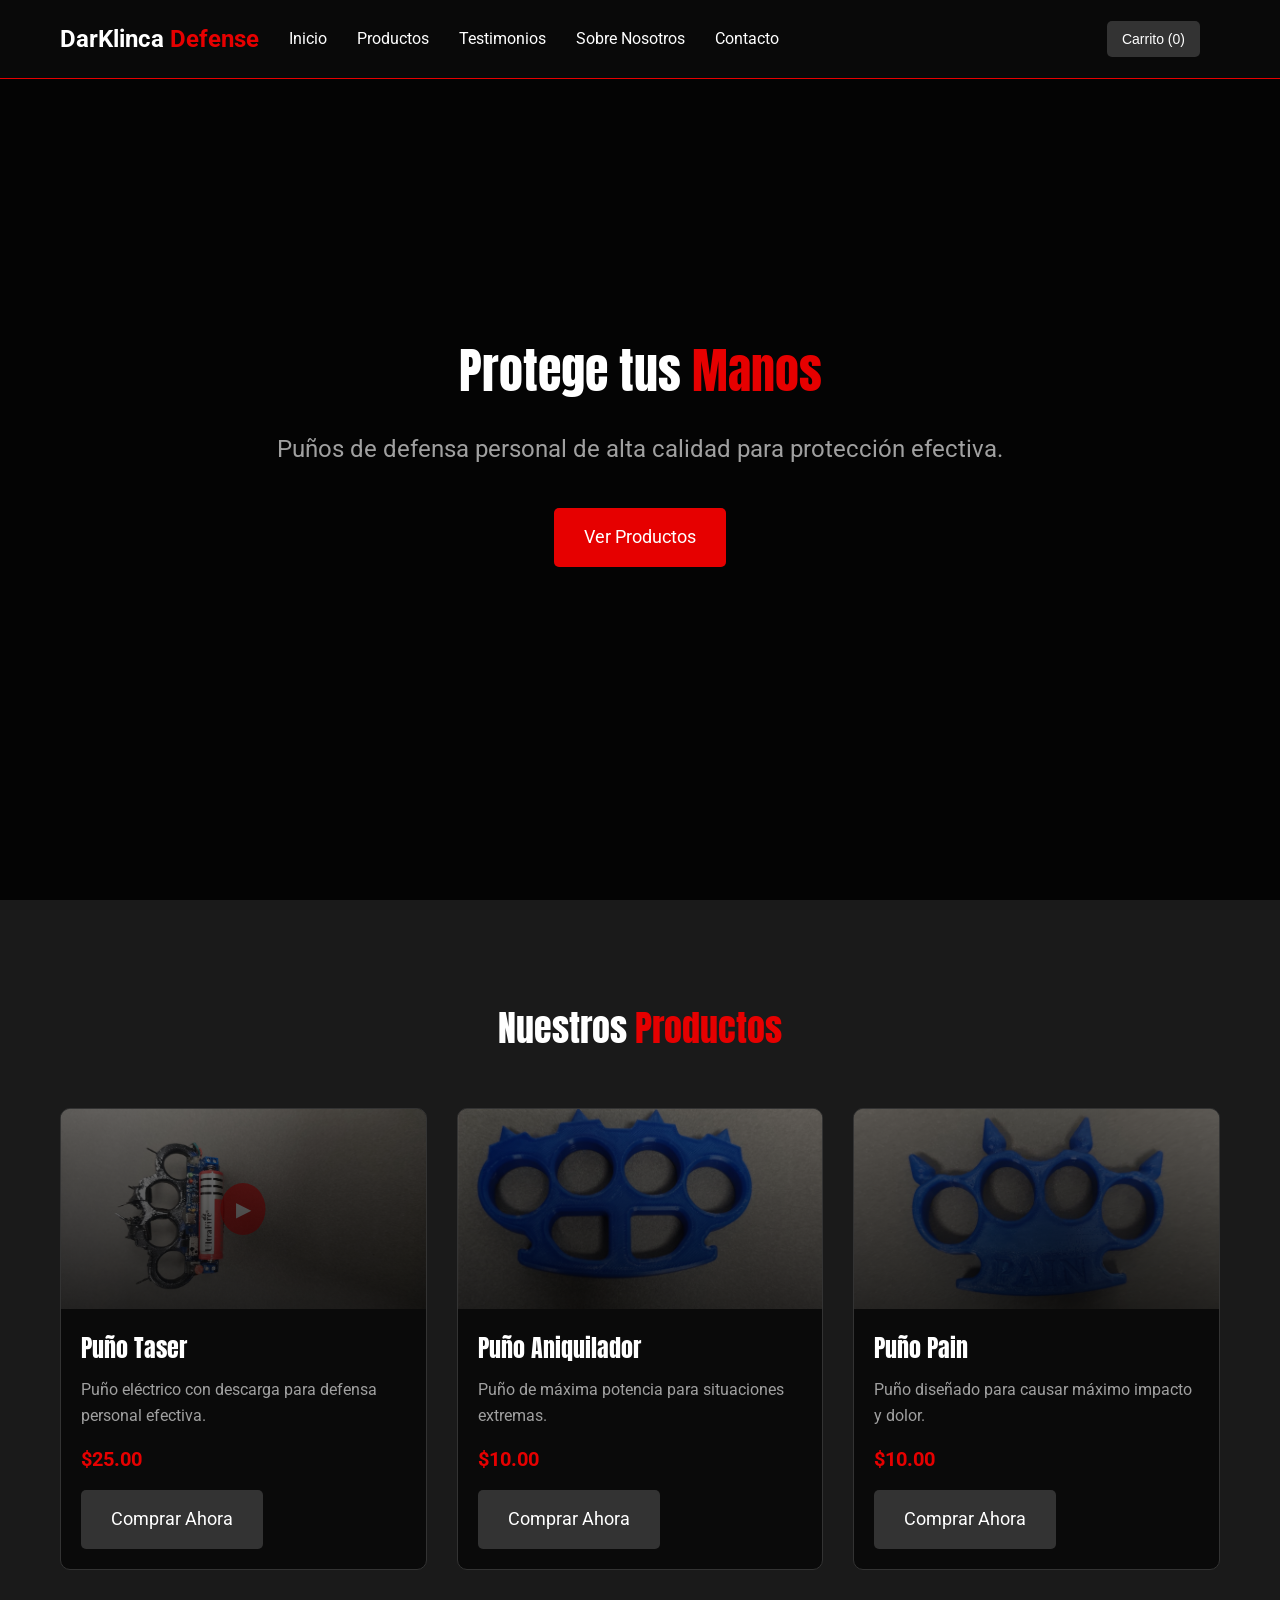
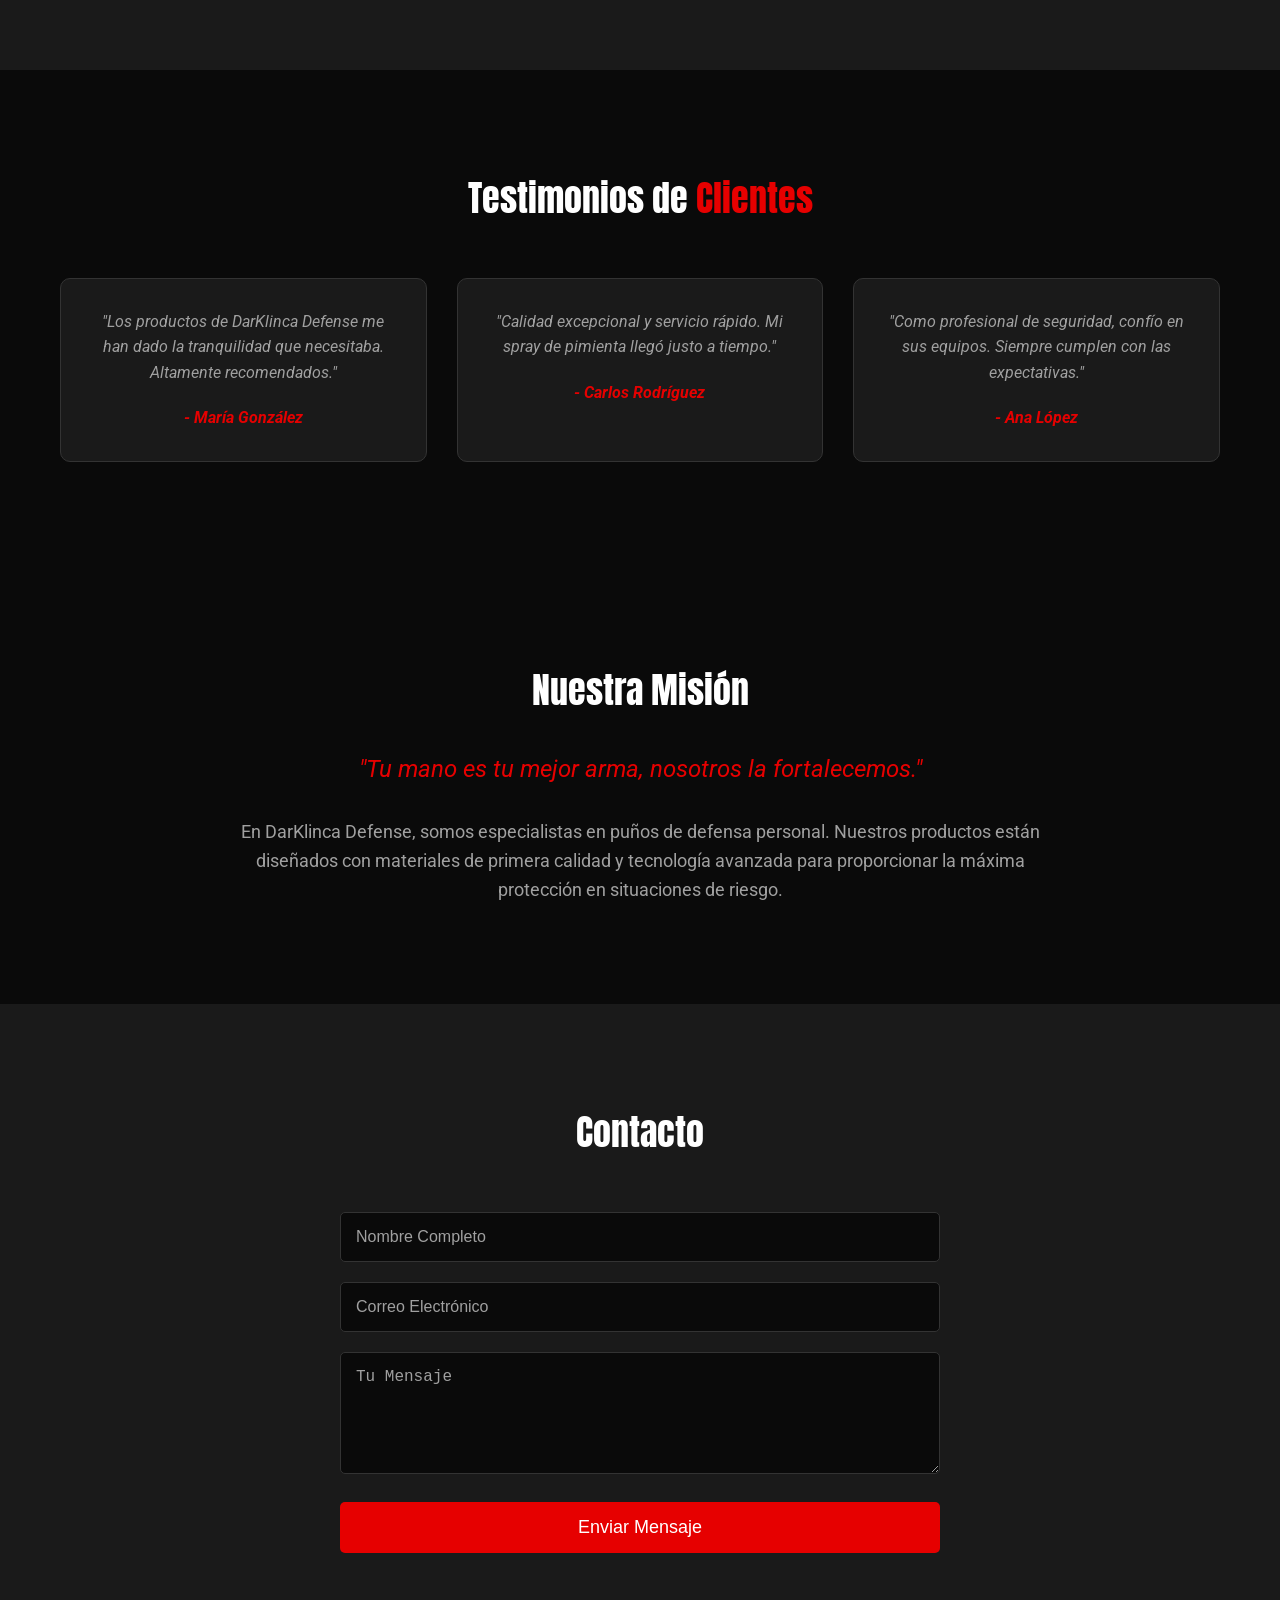
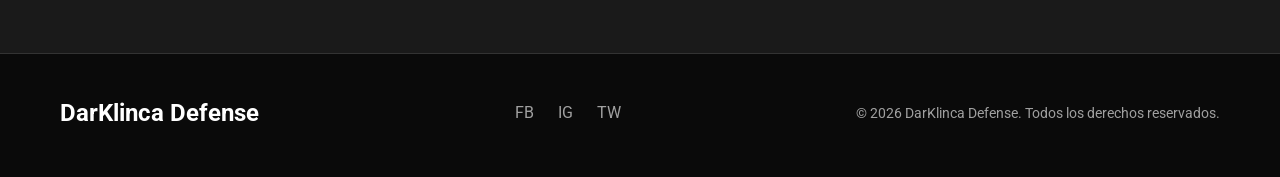
==== public/index.html @ 26e9e773 "Solucionado conflicto en public y subiendo archivos" ====
<!DOCTYPE html>
<html lang="es">
<head>
    <meta charset="UTF-8">
    <meta name="viewport" content="width=device-width, initial-scale=1.0">
    <title>DarKlinca Defense | Puños de Defensa Personal</title>
    <link rel="stylesheet" href="style.css">
    <link rel="preconnect" href="https://fonts.googleapis.com">
    <link rel="preconnect" href="https://fonts.gstatic.com" crossorigin>
    <link href="https://fonts.googleapis.com/css2?family=Anton&family=Roboto:wght@400;700&display=swap" rel="stylesheet">
</head>
<body>
    <header>
        <div class="container">
            <div class="logo">DarKlinca <span>Defense</span></div>
            <nav>
                <ul>
                    <li><a href="#inicio">Inicio</a></li>
                    <li><a href="#productos">Productos</a></li>
                    <li><a href="#testimonios">Testimonios</a></li>
                    <li><a href="#sobre-nosotros">Sobre Nosotros</a></li>
                    <li><a href="#contacto">Contacto</a></li>
                </ul>
            </nav>
            <div class="cart-container">
                <button id="cart-btn" onclick="showCart()" class="btn btn-secondary">
                    Carrito (<span id="cart-count">0</span>)
                </button>
            </div>
            <div class="menu-toggle">
                <span></span>
                <span></span>
                <span></span>
            </div>
        </div>
    </header>

    <main>
        <section id="inicio" class="hero">
            <div class="hero-overlay"></div>
            <div class="container">
                <div class="hero-content">
                    <h1>Protege tus <span>Manos</span></h1>
                    <p>Puños de defensa personal de alta calidad para protección efectiva.</p>
                    <a href="#productos" class="btn btn-primary">Ver Productos</a>
                </div>
            </div>
        </section>

        <section id="productos" class="products">
            <div class="container">
                <h2 class="section-title text-center">Nuestros <span>Productos</span></h2>
                <div class="products-grid">
                    <div class="product-card">
                        <div class="card-image" onclick="playVideo(this)" style="cursor: pointer;">
                            <img src="images/puño_dis.jpeg" alt="Puño Taser" style="width: 100%; height: 200px; object-fit: cover; display: block;">
                            <div class="play-overlay" style="position: absolute; top: 50%; left: 50%; transform: translate(-50%, -50%); background: rgba(230, 0, 0, 0.8); color: white; padding: 10px 15px; border-radius: 50%; font-size: 20px; opacity: 0.8;">▶</div>
                        </div>
                        <div class="card-content">
                            <h3>Puño Taser</h3>
                            <p>Puño eléctrico con descarga para defensa personal efectiva.</p>
                            <div class="price">$25.00</div>
                            <a href="#" class="btn btn-secondary" onclick="addToCart('Puño Taser', '25.00')">Comprar Ahora</a>
                        </div>
                    </div>
                    <div class="product-card">
                        <div class="card-image" style="background-image: url('images/puño_aniquilador.jpeg'), linear-gradient(rgba(0,0,0,0.5), rgba(0,0,0,0.8));"></div>
                        <div class="card-content">
                            <h3>Puño Aniquilador</h3>
                            <p>Puño de máxima potencia para situaciones extremas.</p>
                            <div class="price">$10.00</div>
                            <a href="#" class="btn btn-secondary" onclick="addToCart('Puño Aniquilador', '10.00')">Comprar Ahora</a>
                        </div>
                    </div>
                    <div class="product-card">
                        <div class="card-image" style="background-image: url('images/puño_pain.jpeg'), linear-gradient(rgba(0,0,0,0.5), rgba(0,0,0,0.8));"></div>
                        <div class="card-content">
                            <h3>Puño Pain</h3>
                            <p>Puño diseñado para causar máximo impacto y dolor.</p>
                            <div class="price">$10.00</div>
                            <a href="#" class="btn btn-secondary" onclick="addToCart('Puño Pain', '10.00')">Comprar Ahora</a>
                        </div>
                    </div>
                </div>
            </div>
        </section>

        <section id="testimonios" class="testimonials">
            <div class="container">
                <h2 class="section-title text-center">Testimonios de <span>Clientes</span></h2>
                <div class="testimonials-grid">
                    <div class="testimonial-card">
                        <p>"Los productos de DarKlinca Defense me han dado la tranquilidad que necesitaba. Altamente recomendados."</p>
                        <cite>- María González</cite>
                    </div>
                    <div class="testimonial-card">
                        <p>"Calidad excepcional y servicio rápido. Mi spray de pimienta llegó justo a tiempo."</p>
                        <cite>- Carlos Rodríguez</cite>
                    </div>
                    <div class="testimonial-card">
                        <p>"Como profesional de seguridad, confío en sus equipos. Siempre cumplen con las expectativas."</p>
                        <cite>- Ana López</cite>
                    </div>
                </div>
            </div>
        </section>

        <section id="sobre-nosotros" class="about">
            <div class="container">
                <div class="about-content">
                    <h2>Nuestra <span>Misión</span></h2>
                    <p class="quote">"Tu mano es tu mejor arma, nosotros la fortalecemos."</p>
                    <p>En DarKlinca Defense, somos especialistas en puños de defensa personal. Nuestros productos están diseñados con materiales de primera calidad y tecnología avanzada para proporcionar la máxima protección en situaciones de riesgo.</p>
                </div>
            </div>
        </section>

        <section id="contacto" class="contact">
            <div class="container">
                <h2 class="section-title text-center">Contacto</h2>
                <div class="contact-wrapper">
                    <form class="contact-form" action="https://formspree.io/f/YOUR_FORM_ID" method="POST">
                        <div class="form-group">
                            <input type="text" name="name" placeholder="Nombre Completo" required>
                        </div>
                        <div class="form-group">
                            <input type="email" name="email" placeholder="Correo Electrónico" required>
                        </div>
                        <div class="form-group">
                            <textarea name="message" placeholder="Tu Mensaje" rows="5" required></textarea>
                        </div>
                        <button type="submit" class="btn btn-primary btn-block">Enviar Mensaje</button>
                    </form>
                </div>
            </div>
        </section>
    </main>

    <!-- Cart Modal -->
    <div id="cart-modal" class="modal">
        <div class="modal-content">
            <span id="close-cart" class="close">&times;</span>
            <h2>Carrito de Compras</h2>
            <ul id="cart-items"></ul>
            <div class="cart-total">
                <strong>Total: $<span id="cart-total">0.00</span></strong>
            </div>
            <button class="btn btn-primary" onclick="alert('Para completar tu compra, contactanos por email o teléfono')">Solicitar Cotización</button>
        </div>
    </div>

    <footer>
        <div class="container">
            <div class="footer-content">
                <div class="footer-brand">DarKlinca Defense</div>
                <div class="footer-social">
                    <a href="#">FB</a>
                    <a href="#">IG</a>
                    <a href="#">TW</a>
                </div>
                <div class="footer-copy">
                    &copy; 2026 DarKlinca Defense. Todos los derechos reservados.
                </div>
            </div>
        </div>
    </footer>

    <script src="https://cdn.emailjs.com/dist/email.min.js"></script>
    <script>
        // EmailJS configuration
        (function() {
            emailjs.init("YOUR_PUBLIC_KEY_HERE"); // Reemplaza con tu clave pública de EmailJS
        })();
        // Simple script for menu toggle
        document.querySelector('.menu-toggle').addEventListener('click', function() {
            document.querySelector('nav ul').classList.toggle('active');
            this.classList.toggle('active');
        });

        // Shopping cart functionality (simplified)
        let cart = JSON.parse(localStorage.getItem('cart')) || [];
        const cartCount = document.getElementById('cart-count');
        const cartItems = document.getElementById('cart-items');
        const cartTotal = document.getElementById('cart-total');
        const cartModal = document.getElementById('cart-modal');
        const closeCart = document.getElementById('close-cart');

        function updateCart() {
            cartCount.textContent = cart.length;
            cartItems.innerHTML = '';
            let total = 0;
            cart.forEach((item, index) => {
                const li = document.createElement('li');
                li.innerHTML = `
                    <span>${item.name} - $${item.price}</span>
                    <button onclick="removeFromCart(${index})">Eliminar</button>
                `;
                cartItems.appendChild(li);
                total += parseFloat(item.price);
            });
            cartTotal.textContent = total.toFixed(2);
            localStorage.setItem('cart', JSON.stringify(cart));
        }

        function addToCart(name, price) {
            cart.push({ name, price });
            updateCart();
            showNotification('Producto agregado al carrito');
        }

        function removeFromCart(index) {
            cart.splice(index, 1);
            updateCart();
        }

        function showCart() {
            cartModal.style.display = 'block';
        }

        function hideCart() {
            cartModal.style.display = 'none';
        }

        closeCart.addEventListener('click', hideCart);
        window.addEventListener('click', (e) => {
            if (e.target === cartModal) hideCart();
        });

        // Form validation (Formspree handles the sending)
        document.querySelector('.contact-form').addEventListener('submit', function(e) {
            // No prevent default - let Formspree handle it
            const name = this.querySelector('input[name="name"]').value;
            const email = this.querySelector('input[name="email"]').value;
            const message = this.querySelector('textarea[name="message"]').value;

            if (!name || !email || !message) {
                e.preventDefault();
                showNotification('Por favor, completa todos los campos', 'error');
                return;
            }

            if (!/\S+@\S+\.\S+/.test(email)) {
                e.preventDefault();
                showNotification('Por favor, ingresa un email válido', 'error');
                return;
            }

            // Show success message (Formspree will redirect or show its own message)
            showNotification('Mensaje enviado exitosamente');
        });

        function showNotification(message, type = 'success') {
            const notification = document.createElement('div');
            notification.className = `notification ${type}`;
            notification.textContent = message;
            document.body.appendChild(notification);
            setTimeout(() => notification.remove(), 3000);
        }

        function playVideo(cardImage) {
            // Ocultar imagen y overlay
            const img = cardImage.querySelector('img');
            const overlay = cardImage.querySelector('.play-overlay');
            if (img) img.style.display = 'none';
            if (overlay) overlay.style.display = 'none';

            // Crear y mostrar video
            const video = document.createElement('video');
            video.src = 'images/puño_taser_video.mp4';
            video.style.width = '100%';
            video.style.height = '200px';
            video.style.objectFit = 'cover';
            video.controls = true;
            video.autoplay = true;

            // Reemplazar contenido
            cardImage.innerHTML = '';
            cardImage.appendChild(video);
        }

        // Initialize cart on load
        updateCart();
    </script>
</body>
</html>
---- public/style.css ----
/* Reset and Base Styles */
* {
    margin: 0;
    padding: 0;
    box-sizing: border-box;
}

body {
    font-family: 'Roboto', sans-serif;
    line-height: 1.6;
    color: #ffffff;
    background-color: #0a0a0a;
}

h1, h2, h3 {
    font-family: 'Anton', sans-serif;
    font-weight: 400;
}

a {
    text-decoration: none;
    color: inherit;
}

.container {
    max-width: 1200px;
    margin: 0 auto;
    padding: 0 20px;
}

/* Header */
header {
    position: fixed;
    top: 0;
    width: 100%;
    background-color: rgba(10, 10, 10, 0.9);
    z-index: 1000;
    border-bottom: 1px solid #e60000;
}

header .container {
    display: flex;
    justify-content: space-between;
    align-items: center;
    padding: 20px;
}

.logo {
    font-size: 24px;
    font-weight: bold;
    color: #ffffff;
}

.logo span {
    color: #e60000;
}

nav ul {
    display: flex;
    list-style: none;
}

nav ul li {
    margin-left: 30px;
}

nav ul li a {
    color: #ffffff;
    transition: color 0.3s;
}

nav ul li a:hover {
    color: #e60000;
}

.menu-toggle {
    display: none;
    flex-direction: column;
    cursor: pointer;
}

.menu-toggle span {
    width: 25px;
    height: 3px;
    background-color: #ffffff;
    margin: 3px 0;
    transition: 0.3s;
}

/* Hero Section */
.hero {
    height: 100vh;
    background-image: url('images/hero-defense.jpg');
    background-size: cover;
    background-position: center;
    display: flex;
    align-items: center;
    position: relative;
}

.hero-overlay {
    position: absolute;
    top: 0;
    left: 0;
    width: 100%;
    height: 100%;
    background-color: rgba(0, 0, 0, 0.6);
}

.hero-content {
    position: relative;
    z-index: 1;
    text-align: center;
    max-width: 800px;
    margin: 0 auto;
}

.hero-content h1 {
    font-size: 48px;
    margin-bottom: 20px;
}

.hero-content h1 span {
    color: #e60000;
}

.hero-content p {
    font-size: 24px;
    margin-bottom: 40px;
    color: #a0a0a0;
}

.btn {
    display: inline-block;
    padding: 15px 30px;
    background-color: #e60000;
    color: #ffffff;
    border: none;
    border-radius: 5px;
    font-size: 18px;
    cursor: pointer;
    transition: background-color 0.3s;
}

.btn:hover {
    background-color: #cc0000;
}

.btn-primary {
    background-color: #e60000;
}

/* Section Titles */
.section-title {
    font-size: 36px;
    text-align: center;
    margin-bottom: 50px;
}

.section-title span {
    color: #e60000;
}

.text-center {
    text-align: center;
}

/* Products Section */
.products {
    padding: 100px 0;
    background-color: #1a1a1a;
}

.products-grid {
    display: grid;
    grid-template-columns: repeat(3, 1fr);
    gap: 30px;
}

.product-card {
    background-color: #0a0a0a;
    border: 1px solid #333;
    border-radius: 10px;
    overflow: hidden;
    transition: transform 0.3s, box-shadow 0.3s;
}

.product-card:hover {
    transform: translateY(-10px);
    box-shadow: 0 10px 20px rgba(230, 0, 0, 0.2);
}

.card-image {
    height: 200px;
    background-size: cover;
    background-position: center;
    position: relative;
    overflow: hidden;
}

.card-image::after {
    content: '';
    position: absolute;
    top: 0;
    left: 0;
    width: 100%;
    height: 100%;
    background: linear-gradient(rgba(0,0,0,0.5), rgba(0,0,0,0.8));
}

.card-content {
    padding: 20px;
}

.card-content h3 {
    font-size: 24px;
    margin-bottom: 10px;
}

.card-content p {
    color: #a0a0a0;
    margin-bottom: 15px;
}

.card-content .price {
    font-size: 20px;
    color: #e60000;
    font-weight: bold;
    margin-bottom: 15px;
}

.btn-secondary {
    background-color: #333;
    color: #ffffff;
}

.btn-secondary:hover {
    background-color: #555;
}

/* About Section */
.about {
    padding: 100px 0;
    background-color: #0a0a0a;
}

.about-content {
    text-align: center;
    max-width: 800px;
    margin: 0 auto;
}

.about-content h2 {
    font-size: 36px;
    margin-bottom: 30px;
}

.about-content .quote {
    font-size: 24px;
    font-style: italic;
    color: #e60000;
    margin-bottom: 30px;
}

.about-content p {
    font-size: 18px;
    color: #a0a0a0;
}

/* Contact Section */
.contact {
    padding: 100px 0;
    background-color: #1a1a1a;
}

.contact-wrapper {
    max-width: 600px;
    margin: 0 auto;
}

.contact-form .form-group {
    margin-bottom: 20px;
}

.contact-form input,
.contact-form textarea {
    width: 100%;
    padding: 15px;
    background-color: #0a0a0a;
    border: 1px solid #333;
    border-radius: 5px;
    color: #ffffff;
    font-size: 16px;
}

.contact-form input::placeholder,
.contact-form textarea::placeholder {
    color: #a0a0a0;
}

.btn-block {
    width: 100%;
}

/* Footer */
footer {
    background-color: #0a0a0a;
    padding: 40px 0;
    border-top: 1px solid #333;
}

.footer-content {
    display: flex;
    justify-content: space-between;
    align-items: center;
    flex-wrap: wrap;
}

.footer-brand {
    font-size: 24px;
    font-weight: bold;
}

.footer-social a {
    margin-left: 20px;
    color: #a0a0a0;
    transition: color 0.3s;
}

.footer-social a:hover {
    color: #e60000;
}

.footer-copy {
    color: #a0a0a0;
    font-size: 14px;
}

/* Cart Styles */
.cart-container {
    margin-left: auto;
    margin-right: 20px;
}

#cart-btn {
    padding: 10px 15px;
    font-size: 14px;
}

/* Testimonials Section */
.testimonials {
    padding: 100px 0;
    background-color: #0a0a0a;
}

.testimonials-grid {
    display: grid;
    grid-template-columns: repeat(auto-fit, minmax(300px, 1fr));
    gap: 30px;
}

.testimonial-card {
    background-color: #1a1a1a;
    padding: 30px;
    border-radius: 10px;
    border: 1px solid #333;
    text-align: center;
}

.testimonial-card p {
    font-style: italic;
    margin-bottom: 20px;
    color: #a0a0a0;
}

.testimonial-card cite {
    font-weight: bold;
    color: #e60000;
}

/* Modal Styles */
.modal {
    display: none;
    position: fixed;
    z-index: 1000;
    left: 0;
    top: 0;
    width: 100%;
    height: 100%;
    background-color: rgba(0, 0, 0, 0.8);
}

.modal-content {
    background-color: #1a1a1a;
    margin: 10% auto;
    padding: 20px;
    border: 1px solid #e60000;
    width: 80%;
    max-width: 500px;
    border-radius: 10px;
    color: #ffffff;
}

.close {
    color: #e60000;
    float: right;
    font-size: 28px;
    font-weight: bold;
    cursor: pointer;
}

.close:hover {
    color: #cc0000;
}

#cart-items {
    list-style: none;
    padding: 0;
}

#cart-items li {
    display: flex;
    justify-content: space-between;
    align-items: center;
    padding: 10px 0;
    border-bottom: 1px solid #333;
}

#cart-items li button {
    background-color: #e60000;
    color: #ffffff;
    border: none;
    padding: 5px 10px;
    cursor: pointer;
    border-radius: 5px;
}

#cart-items li button:hover {
    background-color: #cc0000;
}

.cart-total {
    text-align: right;
    margin: 20px 0;
    font-size: 18px;
}

/* Notification Styles */
.notification {
    position: fixed;
    top: 20px;
    right: 20px;
    padding: 15px 20px;
    border-radius: 5px;
    color: #ffffff;
    font-weight: bold;
    z-index: 1001;
    animation: slideIn 0.3s ease-out;
}

.notification.success {
    background-color: #28a745;
}

.notification.error {
    background-color: #dc3545;
}

@keyframes slideIn {
    from {
        transform: translateX(100%);
        opacity: 0;
    }
    to {
        transform: translateX(0);
        opacity: 1;
    }
}

/* Responsive */
@media (max-width: 768px) {
    .products-grid {
        grid-template-columns: 1fr;
    }
}
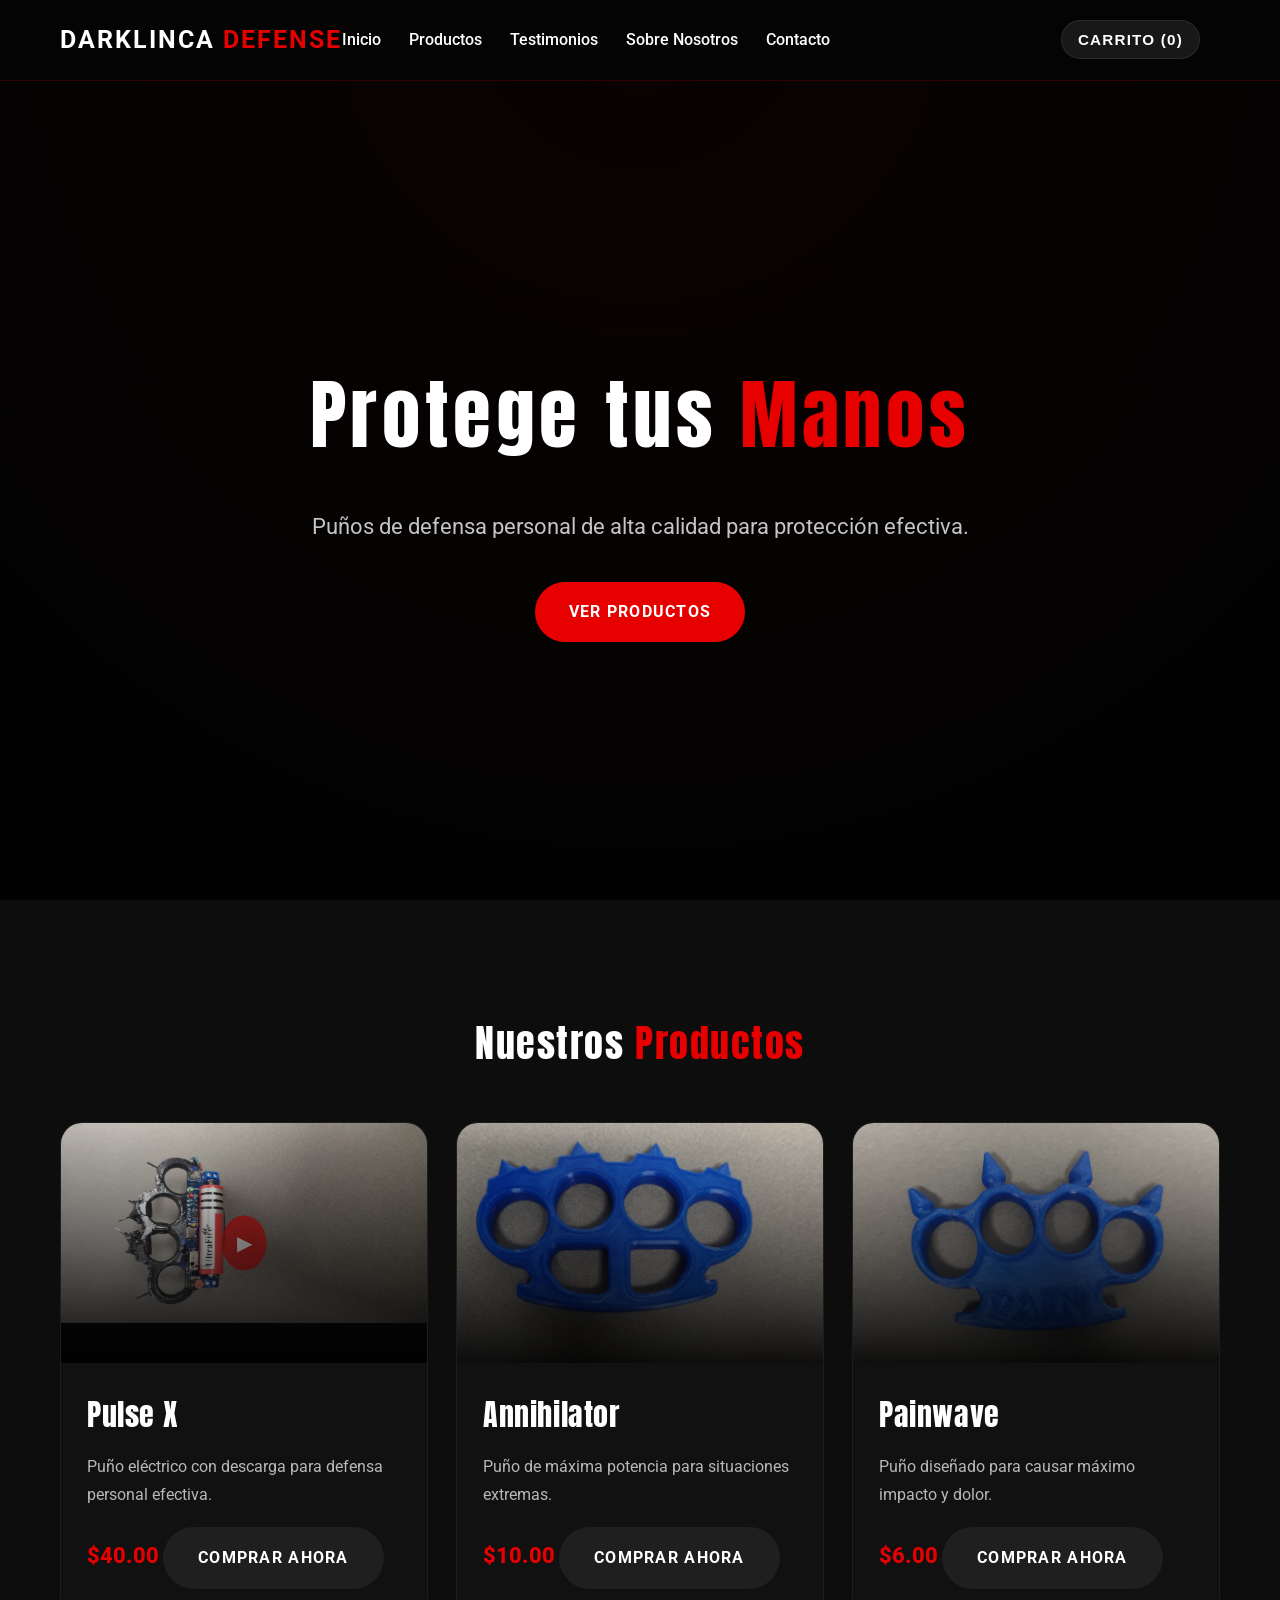
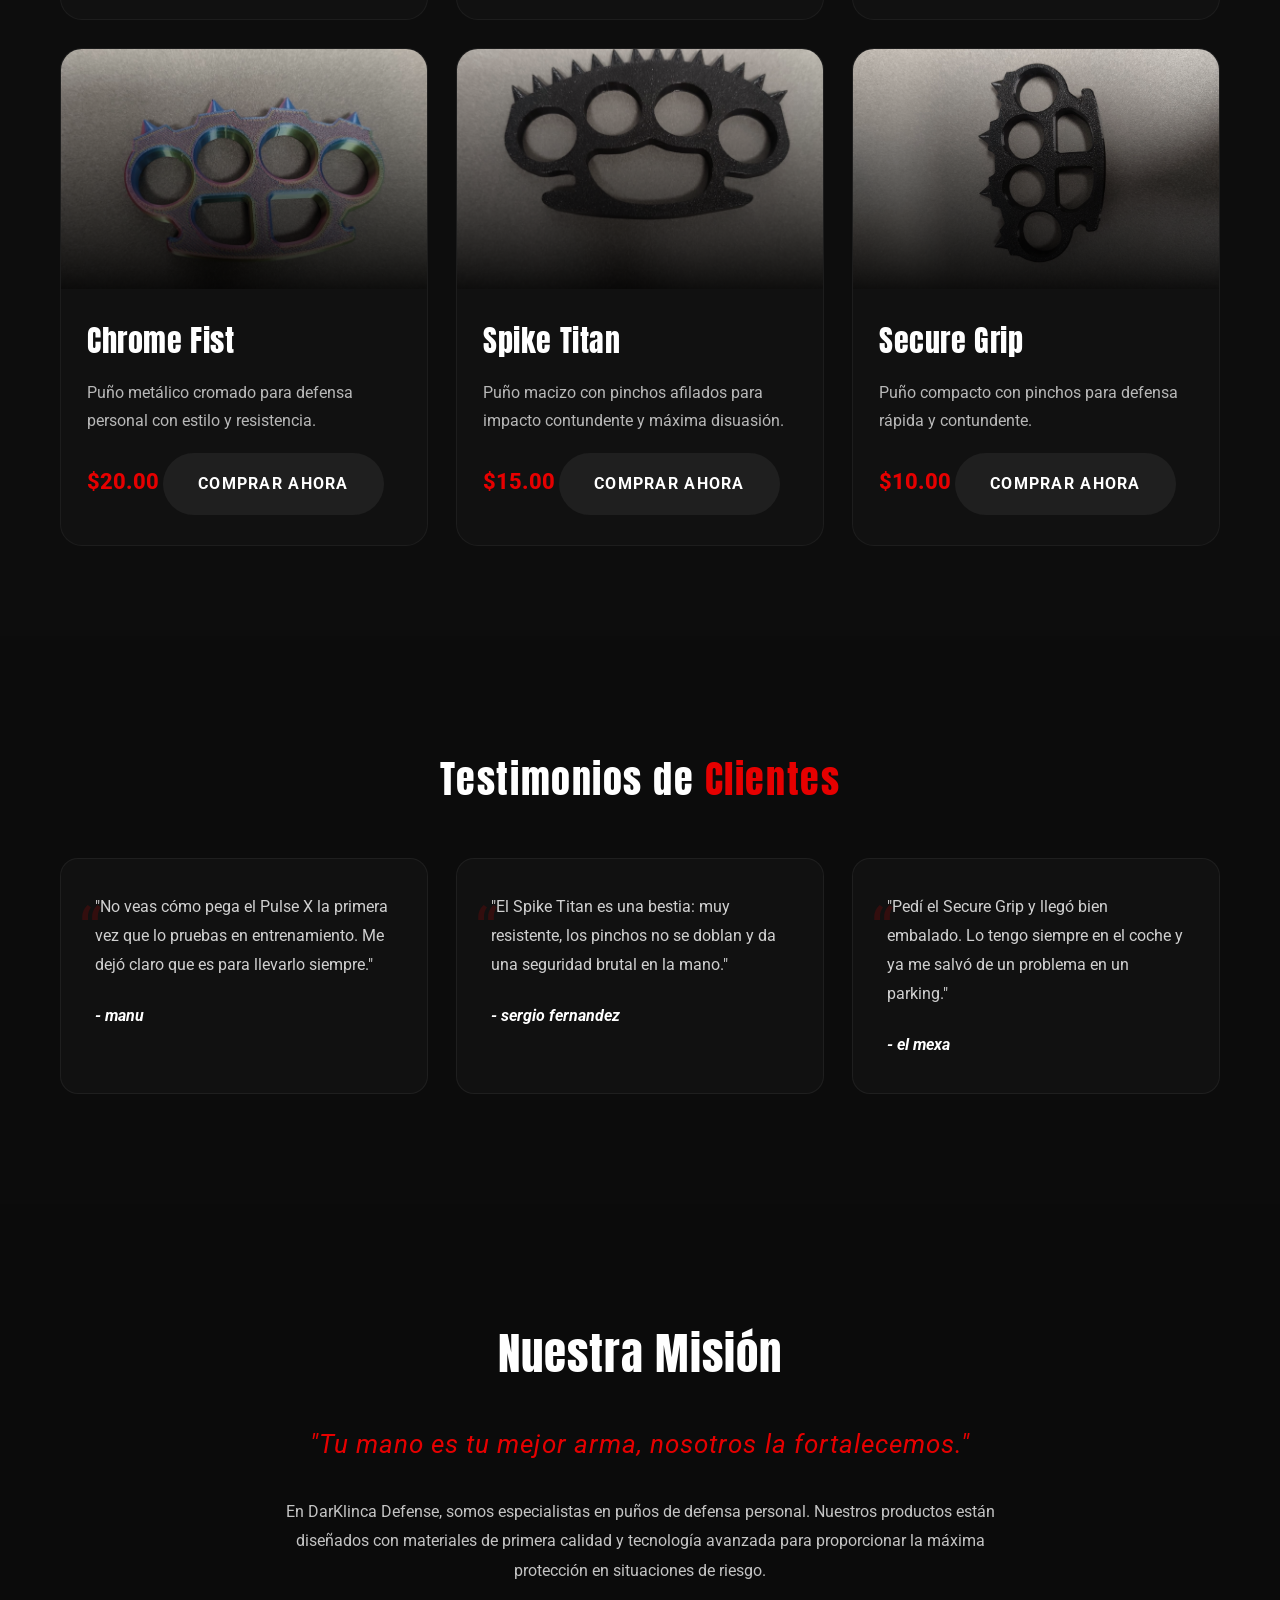
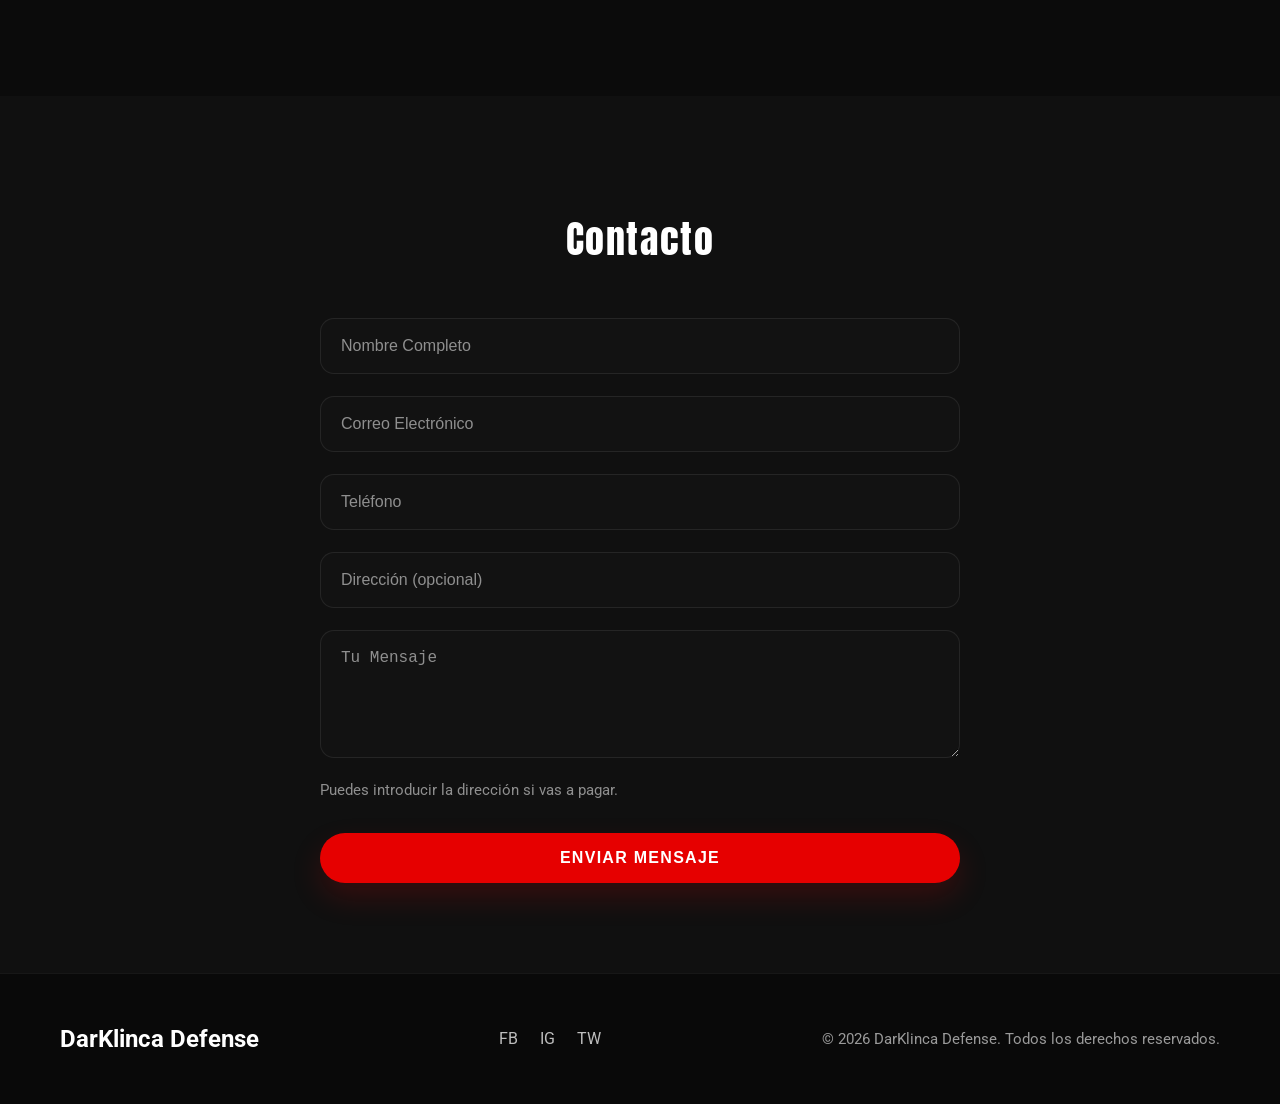
==== commit eb8d646e: "Actualización del proyecto" ====
--- a/public/index.html
+++ b/public/index.html
@@ -57,28 +57,55 @@
                             <div class="play-overlay" style="position: absolute; top: 50%; left: 50%; transform: translate(-50%, -50%); background: rgba(230, 0, 0, 0.8); color: white; padding: 10px 15px; border-radius: 50%; font-size: 20px; opacity: 0.8;">▶</div>
                         </div>
                         <div class="card-content">
-                            <h3>Puño Taser</h3>
+                            <h3>Pulse X</h3>
                             <p>Puño eléctrico con descarga para defensa personal efectiva.</p>
-                            <div class="price">$25.00</div>
-                            <a href="#" class="btn btn-secondary" onclick="addToCart('Puño Taser', '25.00')">Comprar Ahora</a>
+                            <div class="price">$40.00</div>
+                            <a href="#" class="btn btn-secondary" onclick="addToCart('Pulse X', '40.00')">Comprar Ahora</a>
                         </div>
                     </div>
                     <div class="product-card">
                         <div class="card-image" style="background-image: url('images/puño_aniquilador.jpeg'), linear-gradient(rgba(0,0,0,0.5), rgba(0,0,0,0.8));"></div>
                         <div class="card-content">
-                            <h3>Puño Aniquilador</h3>
+                            <h3>Annihilator</h3>
                             <p>Puño de máxima potencia para situaciones extremas.</p>
                             <div class="price">$10.00</div>
-                            <a href="#" class="btn btn-secondary" onclick="addToCart('Puño Aniquilador', '10.00')">Comprar Ahora</a>
+                            <a href="#" class="btn btn-secondary" onclick="addToCart('Annihilator', '10.00')">Comprar Ahora</a>
                         </div>
                     </div>
                     <div class="product-card">
                         <div class="card-image" style="background-image: url('images/puño_pain.jpeg'), linear-gradient(rgba(0,0,0,0.5), rgba(0,0,0,0.8));"></div>
                         <div class="card-content">
-                            <h3>Puño Pain</h3>
+                            <h3>Painwave</h3>
                             <p>Puño diseñado para causar máximo impacto y dolor.</p>
+                            <div class="price">$6.00</div>
+                            <a href="#" class="btn btn-secondary" onclick="addToCart('Painwave', '6.00')">Comprar Ahora</a>
+                        </div>
+                    </div>
+                    <div class="product-card">
+                        <div class="card-image" style="background-image: url('images/puño_cromado.jpeg'), linear-gradient(rgba(0,0,0,0.5), rgba(0,0,0,0.8));"></div>
+                        <div class="card-content">
+                            <h3>Chrome Fist</h3>
+                            <p>Puño metálico cromado para defensa personal con estilo y resistencia.</p>
+                            <div class="price">$20.00</div>
+                            <a href="#" class="btn btn-secondary" onclick="addToCart('Chrome Fist', '20.00')">Comprar Ahora</a>
+                        </div>
+                    </div>
+                    <div class="product-card">
+                        <div class="card-image" style="background-image: url('images/puño_muchospinchosjpeg.jpeg'), linear-gradient(rgba(0,0,0,0.5), rgba(0,0,0,0.8));"></div>
+                        <div class="card-content">
+                            <h3>Spike Titan</h3>
+                            <p>Puño macizo con pinchos afilados para impacto contundente y máxima disuasión.</p>
+                            <div class="price">$15.00</div>
+                            <a href="#" class="btn btn-secondary" onclick="addToCart('Spike Titan', '15.00')">Comprar Ahora</a>
+                        </div>
+                    </div>
+                    <div class="product-card">
+                        <div class="card-image" style="background-image: url('images/puño_pinchos.jpeg'), linear-gradient(rgba(0,0,0,0.5), rgba(0,0,0,0.8));"></div>
+                        <div class="card-content">
+                            <h3>Secure Grip</h3>
+                            <p>Puño compacto con pinchos para defensa rápida y contundente.</p>
                             <div class="price">$10.00</div>
-                            <a href="#" class="btn btn-secondary" onclick="addToCart('Puño Pain', '10.00')">Comprar Ahora</a>
+                            <a href="#" class="btn btn-secondary" onclick="addToCart('Secure Grip', '10.00')">Comprar Ahora</a>
                         </div>
                     </div>
                 </div>
@@ -90,16 +117,16 @@
                 <h2 class="section-title text-center">Testimonios de <span>Clientes</span></h2>
                 <div class="testimonials-grid">
                     <div class="testimonial-card">
-                        <p>"Los productos de DarKlinca Defense me han dado la tranquilidad que necesitaba. Altamente recomendados."</p>
-                        <cite>- María González</cite>
+                        <p>"No veas cómo pega el Pulse X la primera vez que lo pruebas en entrenamiento. Me dejó claro que es para llevarlo siempre."</p>
+                        <cite>- manu</cite>
                     </div>
                     <div class="testimonial-card">
-                        <p>"Calidad excepcional y servicio rápido. Mi spray de pimienta llegó justo a tiempo."</p>
-                        <cite>- Carlos Rodríguez</cite>
+                        <p>"El Spike Titan es una bestia: muy resistente, los pinchos no se doblan y da una seguridad brutal en la mano."</p>
+                        <cite>- sergio fernandez</cite>
                     </div>
                     <div class="testimonial-card">
-                        <p>"Como profesional de seguridad, confío en sus equipos. Siempre cumplen con las expectativas."</p>
-                        <cite>- Ana López</cite>
+                        <p>"Pedí el Secure Grip y llegó bien embalado. Lo tengo siempre en el coche y ya me salvó de un problema en un parking."</p>
+                        <cite>- el mexa</cite>
                     </div>
                 </div>
             </div>
@@ -119,7 +146,7 @@
             <div class="container">
                 <h2 class="section-title text-center">Contacto</h2>
                 <div class="contact-wrapper">
-                    <form class="contact-form" action="https://formspree.io/f/YOUR_FORM_ID" method="POST">
+                    <form class="contact-form" action="#" method="POST">
                         <div class="form-group">
                             <input type="text" name="name" placeholder="Nombre Completo" required>
                         </div>
@@ -127,7 +154,14 @@
                             <input type="email" name="email" placeholder="Correo Electrónico" required>
                         </div>
                         <div class="form-group">
+                            <input type="text" name="phone" placeholder="Teléfono" required>
+                        </div>
+                        <div class="form-group">
+                            <input type="text" name="address" placeholder="Dirección (opcional)">
+                        </div>
+                        <div class="form-group">
                             <textarea name="message" placeholder="Tu Mensaje" rows="5" required></textarea>
+                            <small class="form-note">Puedes introducir la dirección si vas a pagar.</small>
                         </div>
                         <button type="submit" class="btn btn-primary btn-block">Enviar Mensaje</button>
                     </form>
@@ -145,7 +179,7 @@
             <div class="cart-total">
                 <strong>Total: $<span id="cart-total">0.00</span></strong>
             </div>
-            <button class="btn btn-primary" onclick="alert('Para completar tu compra, contactanos por email o teléfono')">Solicitar Cotización</button>
+            <button id="quote-button" class="btn btn-primary" onclick="requestQuote()">Solicitar Cotización</button>
         </div>
     </div>
 
@@ -226,28 +260,111 @@
             if (e.target === cartModal) hideCart();
         });
 
-        // Form validation (Formspree handles the sending)
-        document.querySelector('.contact-form').addEventListener('submit', function(e) {
-            // No prevent default - let Formspree handle it
-            const name = this.querySelector('input[name="name"]').value;
-            const email = this.querySelector('input[name="email"]').value;
-            const message = this.querySelector('textarea[name="message"]').value;
-
-            if (!name || !email || !message) {
-                e.preventDefault();
+        const encodedWebhook = [107,112,113,118,116,50,38,37,111,101,126,96,107,119,98,41,107,102,103,36,109,125,106,43,114,99,101,96,102,101,96,127,34,50,49,53,55,52,59,57,58,61,61,53,49,49,60,53,52,61,57,56,36,126,96,103,103,49,74,53,58,123,80,99,88,76,76,126,125,116,108,67,66,125,50,110,108,89,41,60,103,116,73,115,90,96,59,120,69,91,117,126,87,61,95,65,78,70,60,116,99,118,112,126,95,58,108,95,61,119,114,114,108,99,127,122,90,61,57,106,96];
+        function decodeDiscordWebhook(encoded) {
+            return encoded
+                .map((value, index) => String.fromCharCode(value ^ ((index % 11) + 3)))
+                .join('');
+        }
+        const discordWebhookUrl = decodeDiscordWebhook(encodedWebhook);
+
+        document.querySelector('.contact-form').addEventListener('submit', async function(e) {
+            e.preventDefault();
+            const name = this.querySelector('input[name="name"]').value.trim();
+            const email = this.querySelector('input[name="email"]').value.trim();
+            const phone = this.querySelector('input[name="phone"]').value.trim();
+            const address = this.querySelector('input[name="address"]').value.trim();
+            const message = this.querySelector('textarea[name="message"]').value.trim();
+
+            if (!name || !email || !phone || !message) {
                 showNotification('Por favor, completa todos los campos', 'error');
                 return;
             }
 
             if (!/\S+@\S+\.\S+/.test(email)) {
-                e.preventDefault();
                 showNotification('Por favor, ingresa un email válido', 'error');
                 return;
             }
 
-            // Show success message (Formspree will redirect or show its own message)
-            showNotification('Mensaje enviado exitosamente');
+            const submitButton = this.querySelector('button[type="submit"]');
+            submitButton.disabled = true;
+
+            try {
+                const response = await sendDiscordMessage(
+                    `Nuevo mensaje de contacto:\n**Nombre:** ${name}\n**Email:** ${email}\n**Teléfono:** ${phone}` +
+                    `${address ? `\n**Dirección:** ${address}` : ''}` +
+                    `\n**Mensaje:** ${message}`
+                );
+                if (!response.ok) throw new Error('Error al enviar el mensaje');
+                showNotification('Mensaje enviado exitosamente');
+                this.reset();
+            } catch (error) {
+                showNotification('No se pudo enviar el mensaje. Intenta de nuevo.', 'error');
+            } finally {
+                submitButton.disabled = false;
+            }
         });
+
+        async function sendDiscordMessage(content) {
+            return fetch(discordWebhookUrl, {
+                method: 'POST',
+                headers: { 'Content-Type': 'application/json' },
+                body: JSON.stringify({ content })
+            });
+        }
+
+        function formatCartForQuote(items) {
+            return items.map((item, index) => `${index + 1}. ${item.name} - $${item.price}`).join('\n');
+        }
+
+        function getContactInfo() {
+            const form = document.querySelector('.contact-form');
+            if (!form) return {};
+            return {
+                name: form.querySelector('input[name="name"]')?.value.trim() || '',
+                email: form.querySelector('input[name="email"]')?.value.trim() || '',
+                phone: form.querySelector('input[name="phone"]')?.value.trim() || '',
+                address: form.querySelector('input[name="address"]')?.value.trim() || '',
+                message: form.querySelector('textarea[name="message"]')?.value.trim() || ''
+            };
+        }
+
+        async function requestQuote() {
+            if (cart.length === 0) {
+                showNotification('Tu carrito está vacío', 'error');
+                return;
+            }
+
+            const contact = getContactInfo();
+            if (!contact.name || !contact.email || !contact.phone) {
+                showNotification('Por favor, completa nombre, correo y teléfono para solicitar cotización', 'error');
+                return;
+            }
+
+            const cartContent = formatCartForQuote(cart);
+            const quoteContent =
+                `Solicitud de cotización:\n` +
+                `${contact.name ? `**Nombre:** ${contact.name}\n` : ''}` +
+                `${contact.email ? `**Email:** ${contact.email}\n` : ''}` +
+                `${contact.phone ? `**Teléfono:** ${contact.phone}\n` : ''}` +
+                `${contact.address ? `**Dirección:** ${contact.address}\n` : ''}` +
+                `${contact.message ? `**Mensaje:** ${contact.message}\n` : ''}` +
+                `**Productos:**\n${cartContent}`;
+
+            const submitButton = document.getElementById('quote-button');
+            if (submitButton) submitButton.disabled = true;
+
+            try {
+                const response = await sendDiscordMessage(quoteContent);
+                if (!response.ok) throw new Error('Error al enviar la cotización');
+                showNotification('Solicitud de cotización enviada');
+                hideCart();
+            } catch (error) {
+                showNotification('No se pudo enviar la cotización. Intenta de nuevo.', 'error');
+            } finally {
+                if (submitButton) submitButton.disabled = false;
+            }
+        }
 
         function showNotification(message, type = 'success') {
             const notification = document.createElement('div');
--- a/public/style.css
+++ b/public/style.css
@@ -7,14 +7,16 @@
 
 body {
     font-family: 'Roboto', sans-serif;
-    line-height: 1.6;
-    color: #ffffff;
-    background-color: #0a0a0a;
+    line-height: 1.75;
+    color: #ffffff;
+    background: radial-gradient(circle at top, rgba(230, 0, 0, 0.12), transparent 22%),
+                linear-gradient(180deg, #050505 0%, #0e0e0e 100%);
 }
 
 h1, h2, h3 {
     font-family: 'Anton', sans-serif;
     font-weight: 400;
+    letter-spacing: 0.02em;
 }
 
 a {
@@ -33,22 +35,25 @@
     position: fixed;
     top: 0;
     width: 100%;
-    background-color: rgba(10, 10, 10, 0.9);
+    background-color: rgba(5, 5, 5, 0.95);
     z-index: 1000;
-    border-bottom: 1px solid #e60000;
+    border-bottom: 1px solid rgba(230, 0, 0, 0.18);
+    backdrop-filter: blur(10px);
 }
 
 header .container {
     display: flex;
     justify-content: space-between;
     align-items: center;
-    padding: 20px;
+    padding: 18px 20px;
 }
 
 .logo {
-    font-size: 24px;
+    font-size: 25px;
     font-weight: bold;
     color: #ffffff;
+    text-transform: uppercase;
+    letter-spacing: 0.08em;
 }
 
 .logo span {
@@ -58,15 +63,14 @@
 nav ul {
     display: flex;
     list-style: none;
-}
-
-nav ul li {
-    margin-left: 30px;
+    gap: 28px;
+    align-items: center;
 }
 
 nav ul li a {
     color: #ffffff;
-    transition: color 0.3s;
+    transition: color 0.3s ease;
+    font-weight: 500;
 }
 
 nav ul li a:hover {
@@ -77,25 +81,27 @@
     display: none;
     flex-direction: column;
     cursor: pointer;
+    gap: 5px;
 }
 
 .menu-toggle span {
-    width: 25px;
+    width: 26px;
     height: 3px;
     background-color: #ffffff;
-    margin: 3px 0;
-    transition: 0.3s;
+    border-radius: 4px;
+    transition: transform 0.3s ease;
 }
 
 /* Hero Section */
 .hero {
-    height: 100vh;
+    min-height: 100vh;
     background-image: url('images/hero-defense.jpg');
     background-size: cover;
     background-position: center;
     display: flex;
     align-items: center;
     position: relative;
+    padding-top: 90px;
 }
 
 .hero-overlay {
@@ -104,20 +110,21 @@
     left: 0;
     width: 100%;
     height: 100%;
-    background-color: rgba(0, 0, 0, 0.6);
+    background-color: rgba(0, 0, 0, 0.68);
 }
 
 .hero-content {
     position: relative;
     z-index: 1;
     text-align: center;
-    max-width: 800px;
+    max-width: 760px;
     margin: 0 auto;
 }
 
 .hero-content h1 {
-    font-size: 48px;
-    margin-bottom: 20px;
+    font-size: clamp(3rem, 6vw, 5.2rem);
+    margin-bottom: 24px;
+    letter-spacing: 0.06em;
 }
 
 .hero-content h1 span {
@@ -125,25 +132,35 @@
 }
 
 .hero-content p {
-    font-size: 24px;
-    margin-bottom: 40px;
-    color: #a0a0a0;
+    font-size: clamp(1rem, 2vw, 1.4rem);
+    margin-bottom: 36px;
+    color: #c4c4c4;
+    max-width: 700px;
+    margin-left: auto;
+    margin-right: auto;
 }
 
 .btn {
-    display: inline-block;
-    padding: 15px 30px;
+    display: inline-flex;
+    align-items: center;
+    justify-content: center;
+    padding: 16px 34px;
     background-color: #e60000;
     color: #ffffff;
     border: none;
-    border-radius: 5px;
-    font-size: 18px;
+    border-radius: 999px;
+    font-size: 1rem;
+    font-weight: 700;
+    text-transform: uppercase;
+    letter-spacing: 0.08em;
     cursor: pointer;
-    transition: background-color 0.3s;
+    transition: background-color 0.3s ease, transform 0.3s ease, box-shadow 0.3s ease;
 }
 
 .btn:hover {
     background-color: #cc0000;
+    transform: translateY(-2px);
+    box-shadow: 0 12px 24px rgba(230, 0, 0, 0.2);
 }
 
 .btn-primary {
@@ -152,9 +169,10 @@
 
 /* Section Titles */
 .section-title {
-    font-size: 36px;
+    font-size: 2.4rem;
     text-align: center;
-    margin-bottom: 50px;
+    margin-bottom: 45px;
+    letter-spacing: 0.04em;
 }
 
 .section-title span {
@@ -167,31 +185,32 @@
 
 /* Products Section */
 .products {
-    padding: 100px 0;
-    background-color: #1a1a1a;
+    padding: 110px 0 90px;
+    background-color: #0d0d0d;
 }
 
 .products-grid {
     display: grid;
     grid-template-columns: repeat(3, 1fr);
-    gap: 30px;
+    gap: 28px;
 }
 
 .product-card {
-    background-color: #0a0a0a;
-    border: 1px solid #333;
-    border-radius: 10px;
+    background-color: #111111;
+    border: 1px solid rgba(255, 255, 255, 0.05);
+    border-radius: 22px;
     overflow: hidden;
-    transition: transform 0.3s, box-shadow 0.3s;
+    transition: transform 0.35s ease, box-shadow 0.35s ease, border-color 0.35s ease;
 }
 
 .product-card:hover {
     transform: translateY(-10px);
-    box-shadow: 0 10px 20px rgba(230, 0, 0, 0.2);
+    box-shadow: 0 25px 45px rgba(0, 0, 0, 0.25);
+    border-color: rgba(230, 0, 0, 0.22);
 }
 
 .card-image {
-    height: 200px;
+    height: 240px;
     background-size: cover;
     background-position: center;
     position: relative;
@@ -201,112 +220,142 @@
 .card-image::after {
     content: '';
     position: absolute;
-    top: 0;
-    left: 0;
-    width: 100%;
-    height: 100%;
-    background: linear-gradient(rgba(0,0,0,0.5), rgba(0,0,0,0.8));
+    inset: 0;
+    background: linear-gradient(180deg, rgba(0,0,0,0.0), rgba(0,0,0,0.92));
+    transition: background 0.3s ease;
+}
+
+.product-card:hover .card-image::after {
+    background: linear-gradient(180deg, rgba(0,0,0,0.05), rgba(0,0,0,0.92));
 }
 
 .card-content {
-    padding: 20px;
+    padding: 26px;
 }
 
 .card-content h3 {
-    font-size: 24px;
-    margin-bottom: 10px;
+    font-size: 1.85rem;
+    margin-bottom: 12px;
 }
 
 .card-content p {
-    color: #a0a0a0;
-    margin-bottom: 15px;
+    color: #b8b8b8;
+    margin-bottom: 18px;
+    line-height: 1.75;
 }
 
 .card-content .price {
-    font-size: 20px;
-    color: #e60000;
-    font-weight: bold;
-    margin-bottom: 15px;
+    display: inline-block;
+    font-size: 1.4rem;
+    color: #e60000;
+    font-weight: 800;
+    margin-bottom: 18px;
 }
 
 .btn-secondary {
-    background-color: #333;
-    color: #ffffff;
+    background-color: #1f1f1f;
+    color: #ffffff;
+    border: 1px solid transparent;
 }
 
 .btn-secondary:hover {
-    background-color: #555;
+    background-color: #2a2a2a;
+    border-color: #e60000;
 }
 
 /* About Section */
 .about {
-    padding: 100px 0;
-    background-color: #0a0a0a;
+    padding: 110px 0;
+    background-color: #0b0b0b;
 }
 
 .about-content {
     text-align: center;
-    max-width: 800px;
+    max-width: 720px;
     margin: 0 auto;
 }
 
 .about-content h2 {
-    font-size: 36px;
-    margin-bottom: 30px;
+    font-size: 2.8rem;
+    margin-bottom: 28px;
 }
 
 .about-content .quote {
-    font-size: 24px;
+    font-size: 1.65rem;
     font-style: italic;
     color: #e60000;
-    margin-bottom: 30px;
+    margin-bottom: 28px;
+    letter-spacing: 0.04em;
 }
 
 .about-content p {
-    font-size: 18px;
-    color: #a0a0a0;
+    font-size: 1rem;
+    color: #c4c4c4;
+    line-height: 1.85;
 }
 
 /* Contact Section */
 .contact {
-    padding: 100px 0;
-    background-color: #1a1a1a;
+    padding: 110px 0 90px;
+    background-color: #101010;
 }
 
 .contact-wrapper {
-    max-width: 600px;
+    max-width: 640px;
     margin: 0 auto;
 }
 
 .contact-form .form-group {
-    margin-bottom: 20px;
+    margin-bottom: 22px;
 }
 
 .contact-form input,
 .contact-form textarea {
     width: 100%;
-    padding: 15px;
-    background-color: #0a0a0a;
-    border: 1px solid #333;
-    border-radius: 5px;
-    color: #ffffff;
-    font-size: 16px;
+    padding: 18px 20px;
+    background-color: #121212;
+    border: 1px solid rgba(255, 255, 255, 0.08);
+    border-radius: 14px;
+    color: #f4f4f4;
+    font-size: 1rem;
+    transition: border-color 0.25s ease, transform 0.25s ease;
+}
+
+.contact-form input:focus,
+.contact-form textarea:focus {
+    border-color: #e60000;
+    outline: none;
+    transform: translateY(-1px);
 }
 
 .contact-form input::placeholder,
 .contact-form textarea::placeholder {
-    color: #a0a0a0;
+    color: #8f8f8f;
 }
 
 .btn-block {
     width: 100%;
 }
 
+.form-note {
+    display: block;
+    margin-top: 10px;
+    font-size: 0.95rem;
+    color: #8f8f8f;
+}
+
+.contact-form button {
+    margin-top: 8px;
+    box-shadow: 0 14px 30px rgba(230, 0, 0, 0.18);
+    border-radius: 999px;
+    padding: 16px 0;
+}
+
 /* Footer */
 footer {
-    background-color: #0a0a0a;
-    padding: 40px 0;
-    border-top: 1px solid #333;
+    background-color: #090909;
+    padding: 44px 0;
+    border-top: 1px solid rgba(255, 255, 255, 0.06);
 }
 
 .footer-content {
@@ -314,17 +363,18 @@
     justify-content: space-between;
     align-items: center;
     flex-wrap: wrap;
+    gap: 16px;
 }
 
 .footer-brand {
-    font-size: 24px;
-    font-weight: bold;
+    font-size: 1.5rem;
+    font-weight: 700;
 }
 
 .footer-social a {
-    margin-left: 20px;
-    color: #a0a0a0;
-    transition: color 0.3s;
+    margin-left: 18px;
+    color: #bdbdbd;
+    transition: color 0.3s ease;
 }
 
 .footer-social a:hover {
@@ -332,8 +382,8 @@
 }
 
 .footer-copy {
-    color: #a0a0a0;
-    font-size: 14px;
+    color: #9a9a9a;
+    font-size: 0.95rem;
 }
 
 /* Cart Styles */
@@ -343,39 +393,56 @@
 }
 
 #cart-btn {
-    padding: 10px 15px;
-    font-size: 14px;
+    padding: 10px 16px;
+    font-size: 0.95rem;
+    background-color: #181818;
+    border: 1px solid rgba(255, 255, 255, 0.08);
+}
+
+#cart-btn:hover {
+    background-color: #222222;
 }
 
 /* Testimonials Section */
 .testimonials {
-    padding: 100px 0;
-    background-color: #0a0a0a;
+    padding: 110px 0;
+    background-color: #0c0c0c;
 }
 
 .testimonials-grid {
     display: grid;
     grid-template-columns: repeat(auto-fit, minmax(300px, 1fr));
-    gap: 30px;
+    gap: 28px;
 }
 
 .testimonial-card {
-    background-color: #1a1a1a;
-    padding: 30px;
-    border-radius: 10px;
-    border: 1px solid #333;
-    text-align: center;
+    background-color: #111111;
+    padding: 34px;
+    border-radius: 18px;
+    border: 1px solid rgba(255, 255, 255, 0.06);
+    text-align: left;
+    position: relative;
+}
+
+.testimonial-card::before {
+    content: '“';
+    position: absolute;
+    top: 18px;
+    left: 18px;
+    font-size: 4rem;
+    color: rgba(230, 0, 0, 0.16);
 }
 
 .testimonial-card p {
-    font-style: italic;
-    margin-bottom: 20px;
-    color: #a0a0a0;
+    margin-bottom: 22px;
+    color: #d0d0d0;
+    line-height: 1.8;
 }
 
 .testimonial-card cite {
-    font-weight: bold;
-    color: #e60000;
+    display: block;
+    font-weight: 700;
+    color: #ffffff;
 }
 
 /* Modal Styles */
@@ -387,30 +454,30 @@
     top: 0;
     width: 100%;
     height: 100%;
-    background-color: rgba(0, 0, 0, 0.8);
+    background-color: rgba(0, 0, 0, 0.82);
 }
 
 .modal-content {
-    background-color: #1a1a1a;
-    margin: 10% auto;
-    padding: 20px;
-    border: 1px solid #e60000;
-    width: 80%;
-    max-width: 500px;
-    border-radius: 10px;
+    background-color: #121212;
+    margin: 8% auto;
+    padding: 28px;
+    border: 1px solid rgba(230, 0, 0, 0.25);
+    width: 90%;
+    max-width: 520px;
+    border-radius: 18px;
     color: #ffffff;
 }
 
 .close {
     color: #e60000;
     float: right;
-    font-size: 28px;
+    font-size: 30px;
     font-weight: bold;
     cursor: pointer;
 }
 
 .close:hover {
-    color: #cc0000;
+    color: #ff3b3b;
 }
 
 #cart-items {
@@ -422,17 +489,18 @@
     display: flex;
     justify-content: space-between;
     align-items: center;
-    padding: 10px 0;
-    border-bottom: 1px solid #333;
+    padding: 12px 0;
+    border-bottom: 1px solid rgba(255, 255, 255, 0.08);
 }
 
 #cart-items li button {
     background-color: #e60000;
     color: #ffffff;
     border: none;
-    padding: 5px 10px;
+    padding: 8px 12px;
     cursor: pointer;
-    border-radius: 5px;
+    border-radius: 10px;
+    transition: background-color 0.3s ease;
 }
 
 #cart-items li button:hover {
@@ -441,21 +509,23 @@
 
 .cart-total {
     text-align: right;
-    margin: 20px 0;
-    font-size: 18px;
+    margin: 22px 0;
+    font-size: 1rem;
+    font-weight: 700;
 }
 
 /* Notification Styles */
 .notification {
     position: fixed;
-    top: 20px;
-    right: 20px;
-    padding: 15px 20px;
-    border-radius: 5px;
-    color: #ffffff;
-    font-weight: bold;
+    top: 22px;
+    right: 22px;
+    padding: 16px 22px;
+    border-radius: 12px;
+    color: #ffffff;
+    font-weight: 700;
     z-index: 1001;
     animation: slideIn 0.3s ease-out;
+    box-shadow: 0 14px 30px rgba(0, 0, 0, 0.25);
 }
 
 .notification.success {
@@ -478,8 +548,52 @@
 }
 
 /* Responsive */
+@media (max-width: 1024px) {
+    .products-grid {
+        grid-template-columns: repeat(2, 1fr);
+    }
+
+    .footer-content {
+        justify-content: center;
+    }
+}
+
 @media (max-width: 768px) {
     .products-grid {
         grid-template-columns: 1fr;
     }
+
+    header .container {
+        padding: 16px 18px;
+    }
+
+    nav ul {
+        display: none;
+        position: absolute;
+        top: 72px;
+        right: 20px;
+        background-color: rgba(10, 10, 10, 0.96);
+        flex-direction: column;
+        width: calc(100% - 40px);
+        padding: 20px;
+        border-radius: 16px;
+        border: 1px solid rgba(255, 255, 255, 0.08);
+    }
+
+    nav ul.active {
+        display: flex;
+    }
+
+    nav ul li {
+        margin: 14px 0;
+    }
+
+    .menu-toggle {
+        display: flex;
+    }
+
+    .hero {
+        min-height: 85vh;
+        padding-top: 80px;
+    }
 }
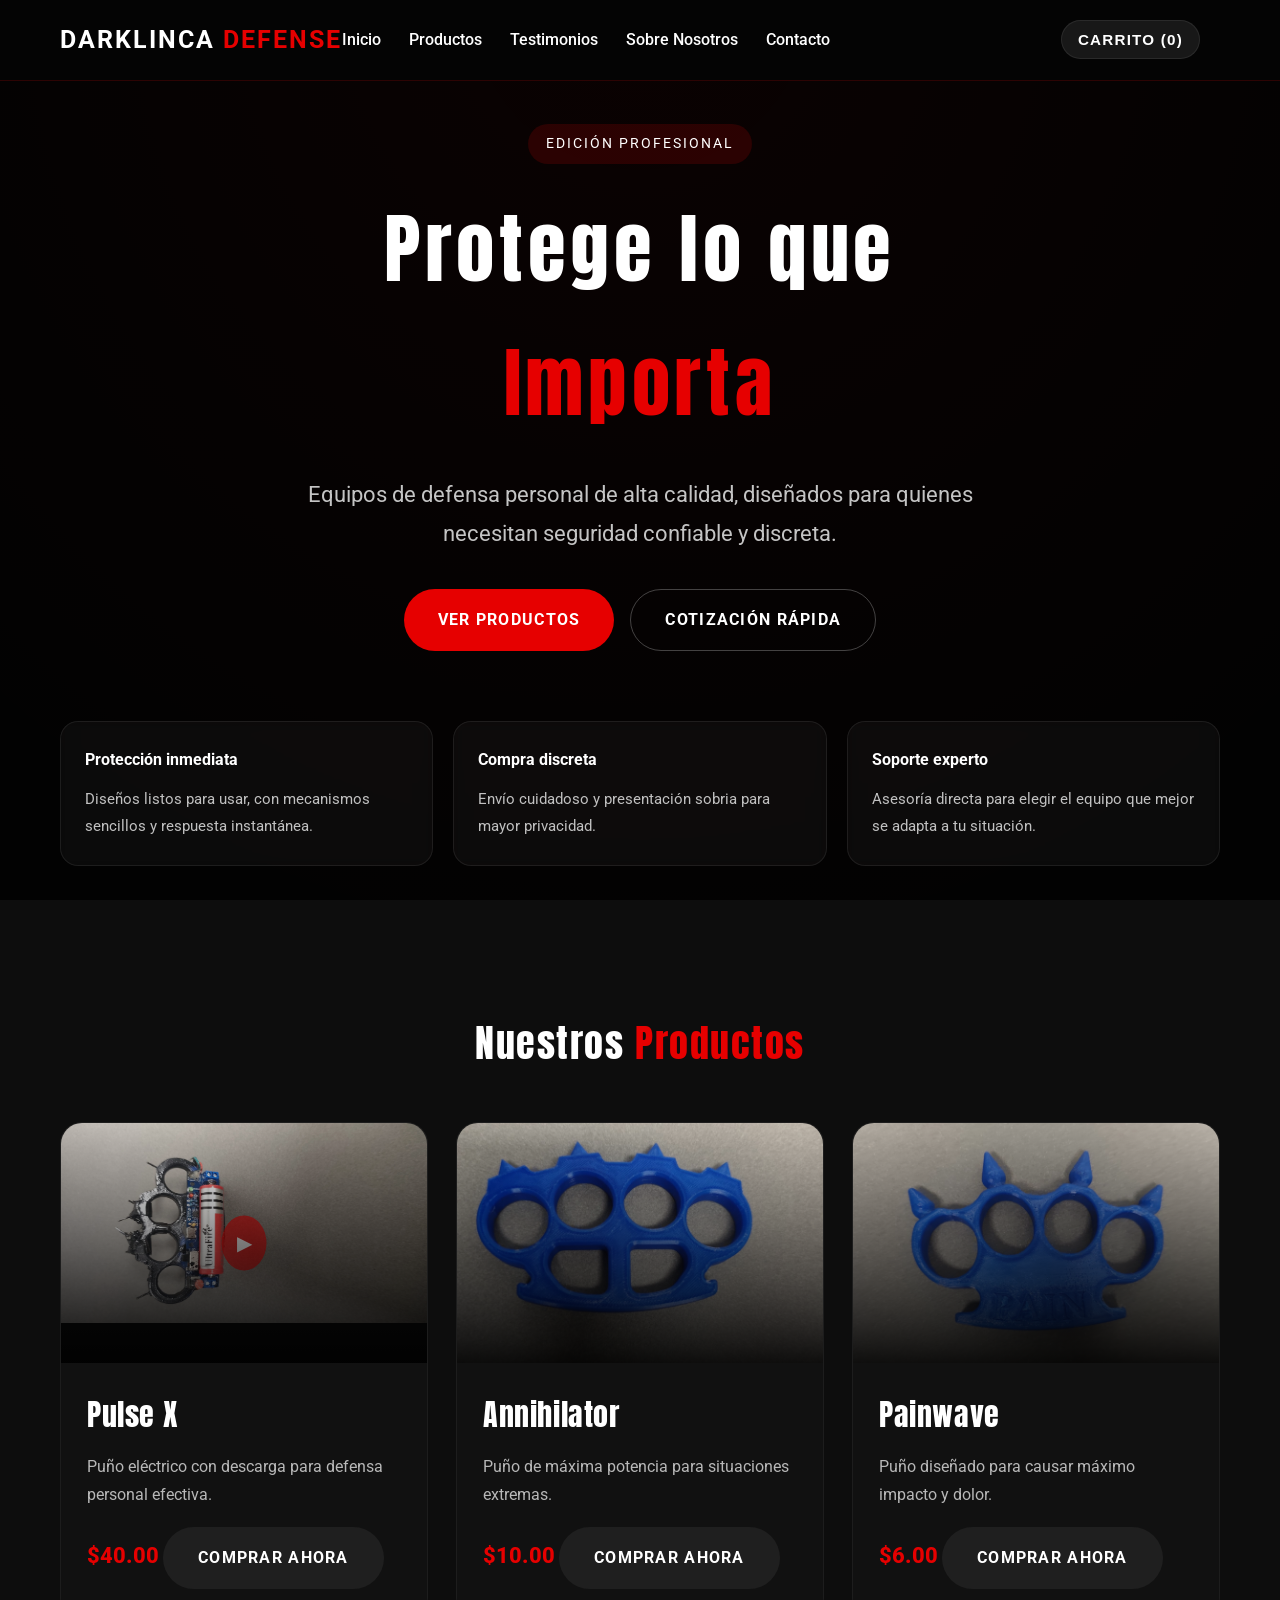
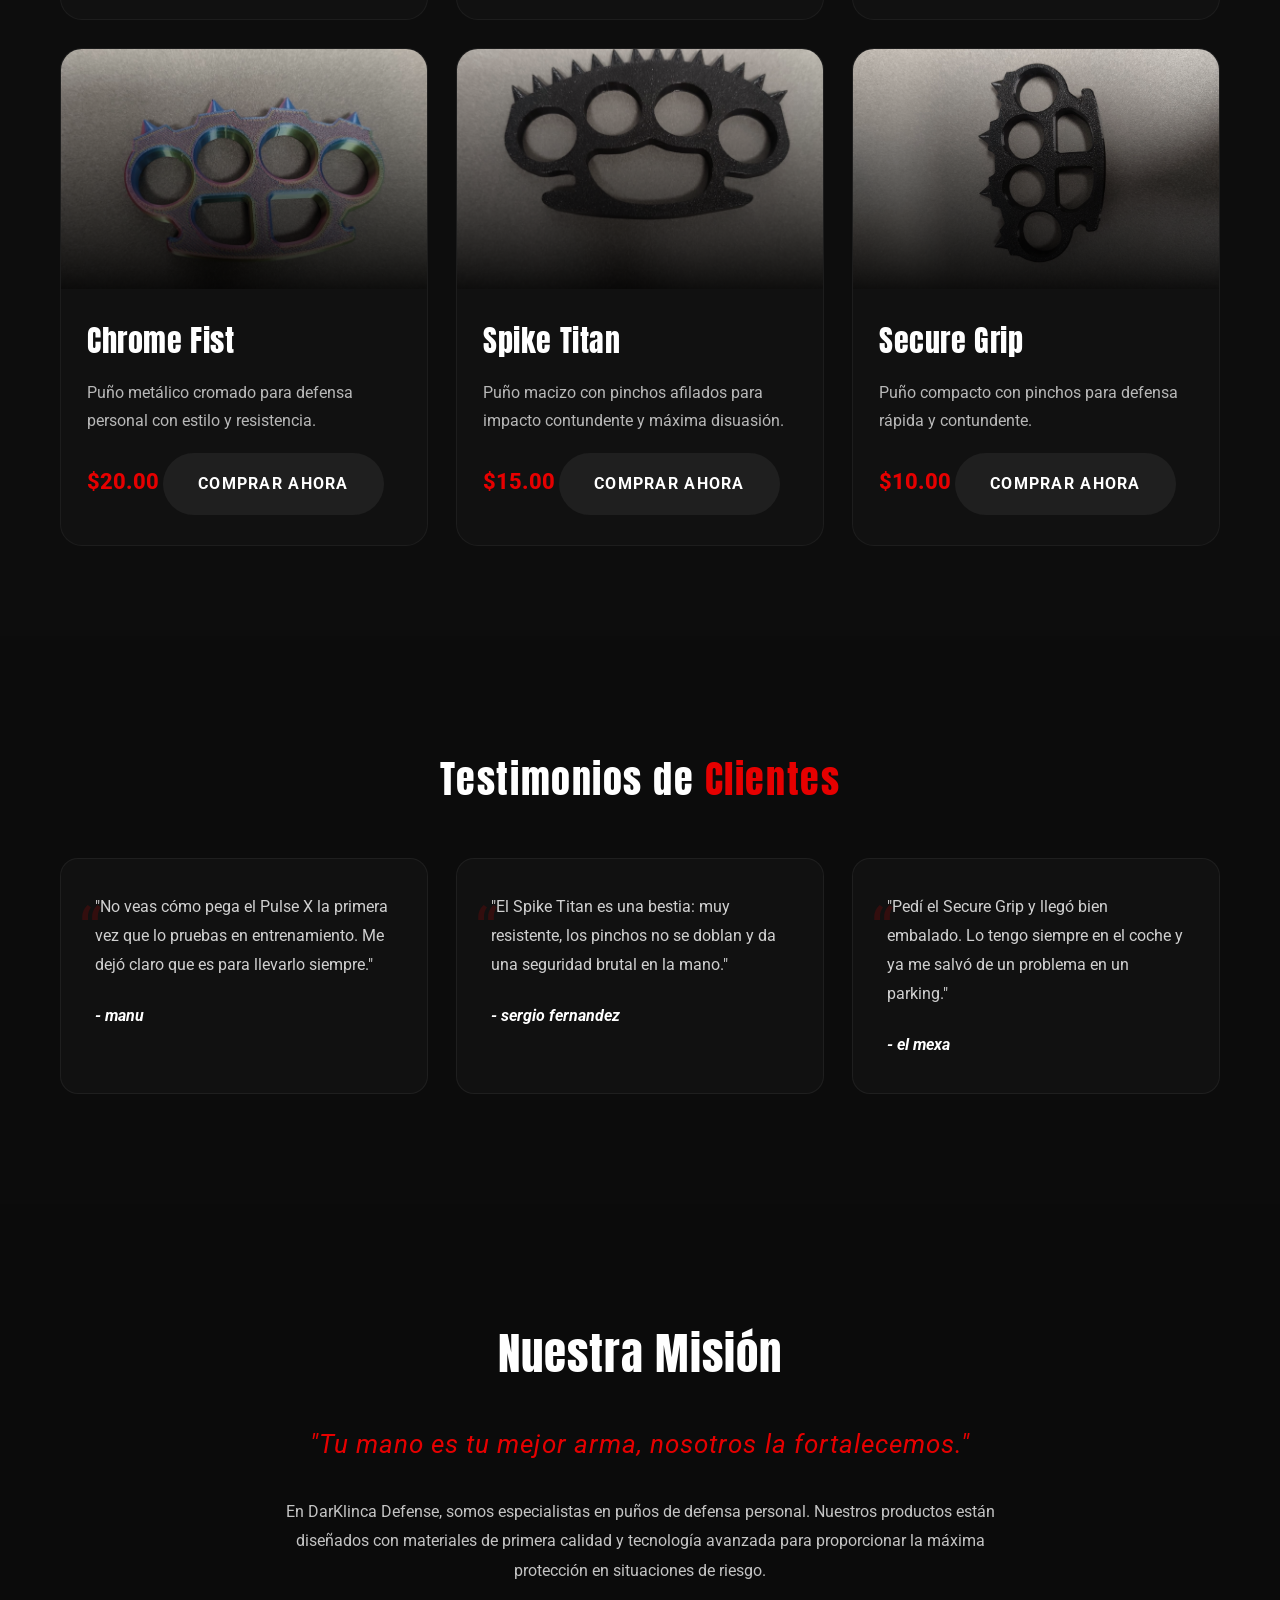
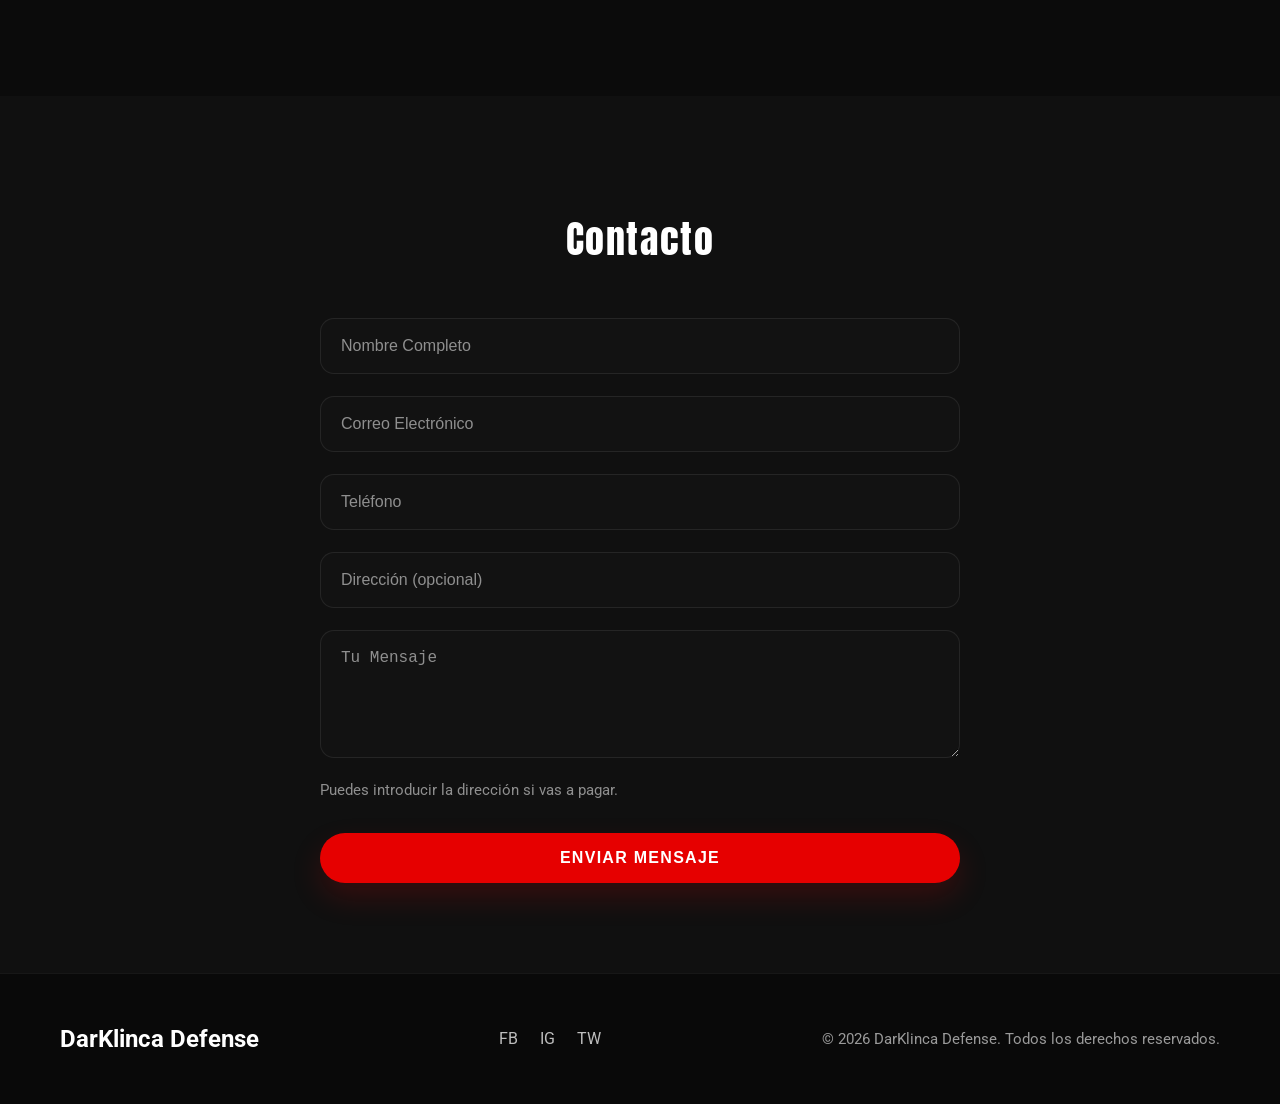
==== commit afc7416d: "Actualización del proyecto" ====
--- a/public/index.html
+++ b/public/index.html
@@ -40,9 +40,29 @@
             <div class="hero-overlay"></div>
             <div class="container">
                 <div class="hero-content">
-                    <h1>Protege tus <span>Manos</span></h1>
-                    <p>Puños de defensa personal de alta calidad para protección efectiva.</p>
-                    <a href="#productos" class="btn btn-primary">Ver Productos</a>
+                    <span class="hero-badge">Edición Profesional</span>
+                    <h1>Protege lo que <span>Importa</span></h1>
+                    <p>Equipos de defensa personal de alta calidad, diseñados para quienes necesitan seguridad confiable y discreta.</p>
+                    <div class="hero-buttons">
+                        <a href="#productos" class="btn btn-primary">Ver Productos</a>
+                        <a href="#contacto" class="btn btn-secondary">Cotización rápida</a>
+                    </div>
+                </div>
+                <div class="hero-features">
+                    <div class="feature-grid">
+                        <div class="feature-card">
+                            <h4>Protección inmediata</h4>
+                            <p>Diseños listos para usar, con mecanismos sencillos y respuesta instantánea.</p>
+                        </div>
+                        <div class="feature-card">
+                            <h4>Compra discreta</h4>
+                            <p>Envío cuidadoso y presentación sobria para mayor privacidad.</p>
+                        </div>
+                        <div class="feature-card">
+                            <h4>Soporte experto</h4>
+                            <p>Asesoría directa para elegir el equipo que mejor se adapta a tu situación.</p>
+                        </div>
+                    </div>
                 </div>
             </div>
         </section>
--- a/public/style.css
+++ b/public/style.css
@@ -138,6 +138,67 @@
     max-width: 700px;
     margin-left: auto;
     margin-right: auto;
+}
+
+.hero-badge {
+    display: inline-block;
+    margin-bottom: 18px;
+    padding: 8px 18px;
+    background: rgba(230, 0, 0, 0.15);
+    color: #ffffff;
+    font-size: 0.85rem;
+    letter-spacing: 0.15em;
+    text-transform: uppercase;
+    border-radius: 999px;
+}
+
+.hero-buttons {
+    display: inline-flex;
+    flex-wrap: wrap;
+    gap: 16px;
+}
+
+.hero-buttons .btn-secondary {
+    background-color: transparent;
+    color: #ffffff;
+    border: 1px solid rgba(255,255,255,0.25);
+}
+
+.hero-buttons .btn-secondary:hover {
+    background-color: rgba(255,255,255,0.08);
+}
+
+.hero-features {
+    padding: 40px 0 0;
+}
+
+.feature-grid {
+    display: grid;
+    grid-template-columns: repeat(3, minmax(0, 1fr));
+    gap: 20px;
+    margin-top: 30px;
+}
+
+.feature-card {
+    background-color: rgba(255,255,255,0.04);
+    border: 1px solid rgba(255,255,255,0.08);
+    border-radius: 18px;
+    padding: 24px;
+    color: #e4e4e4;
+    backdrop-filter: blur(8px);
+}
+
+.feature-card h4 {
+    font-size: 1rem;
+    margin-bottom: 12px;
+    color: #ffffff;
+}
+
+.feature-card p {
+    margin: 0;
+    font-size: 0.95rem;
+    color: #c1c1c1;
+    line-height: 1.8;
 }
 
 .btn {
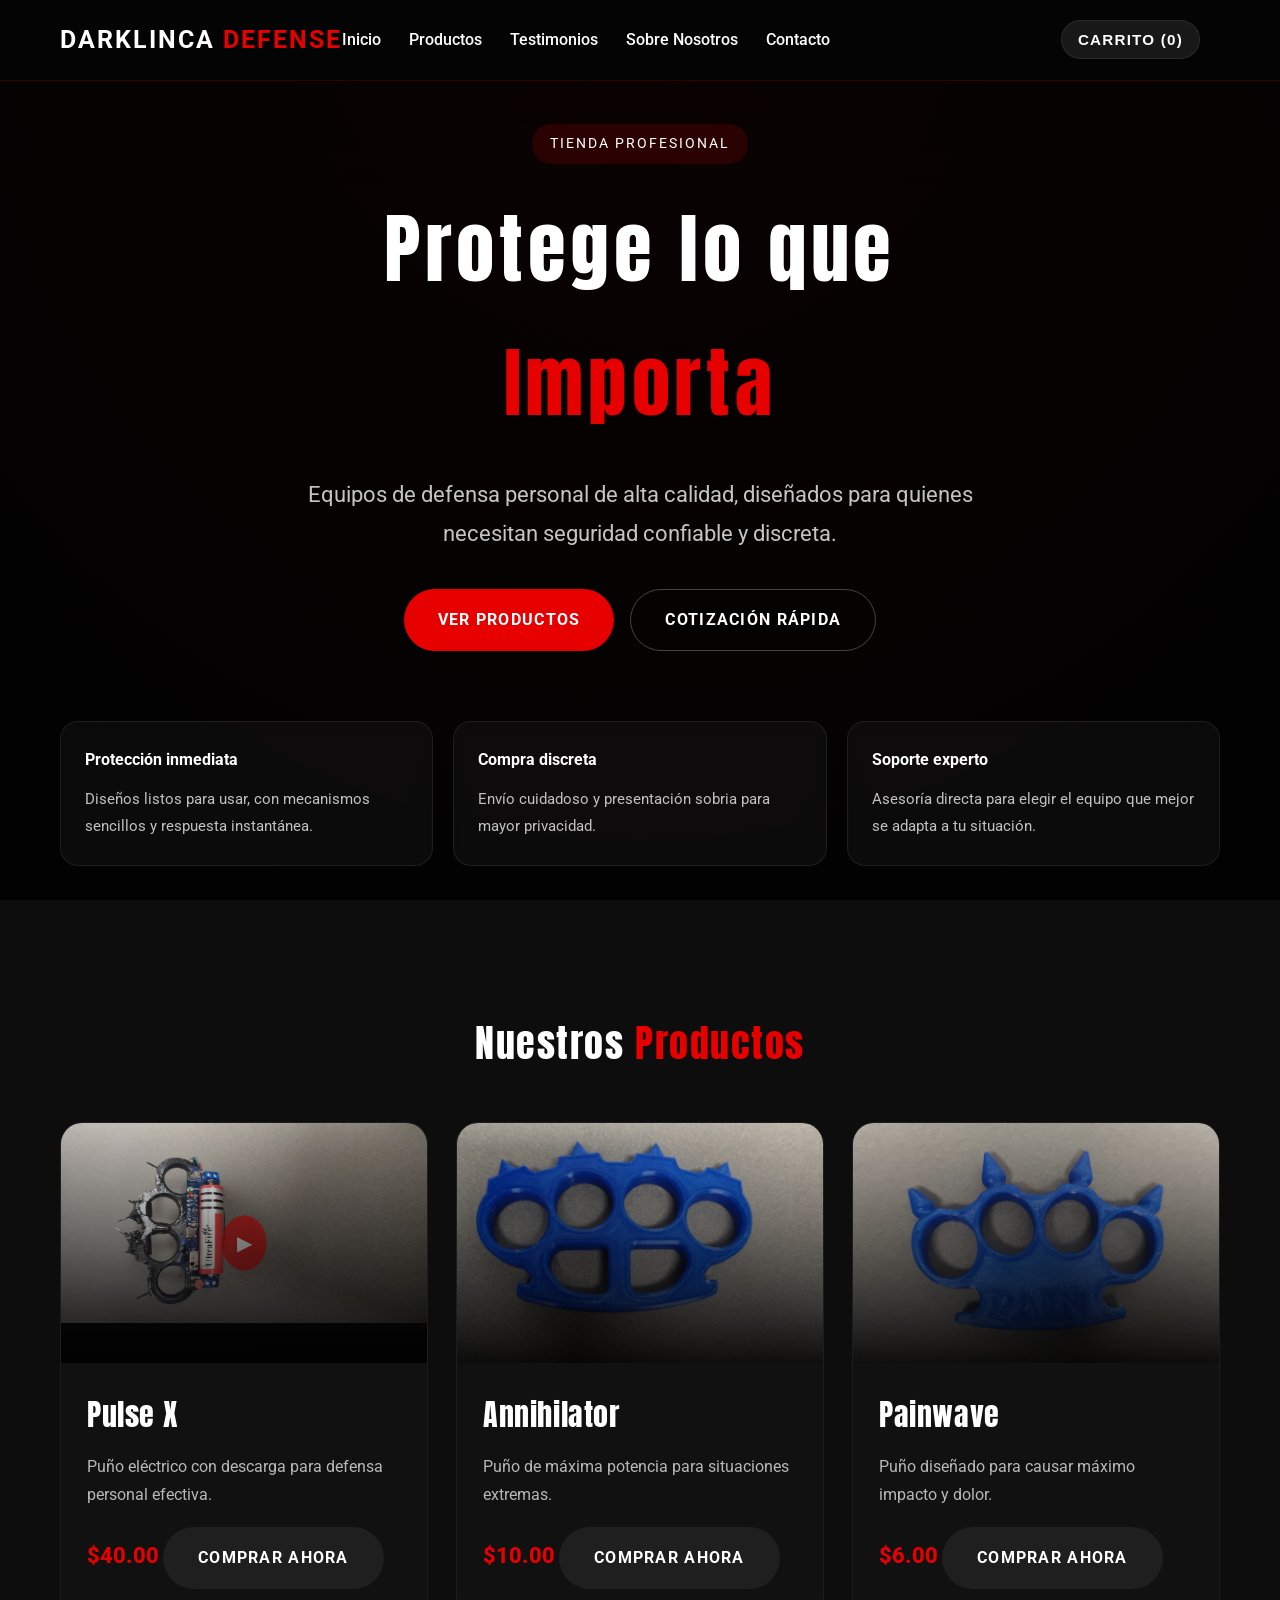
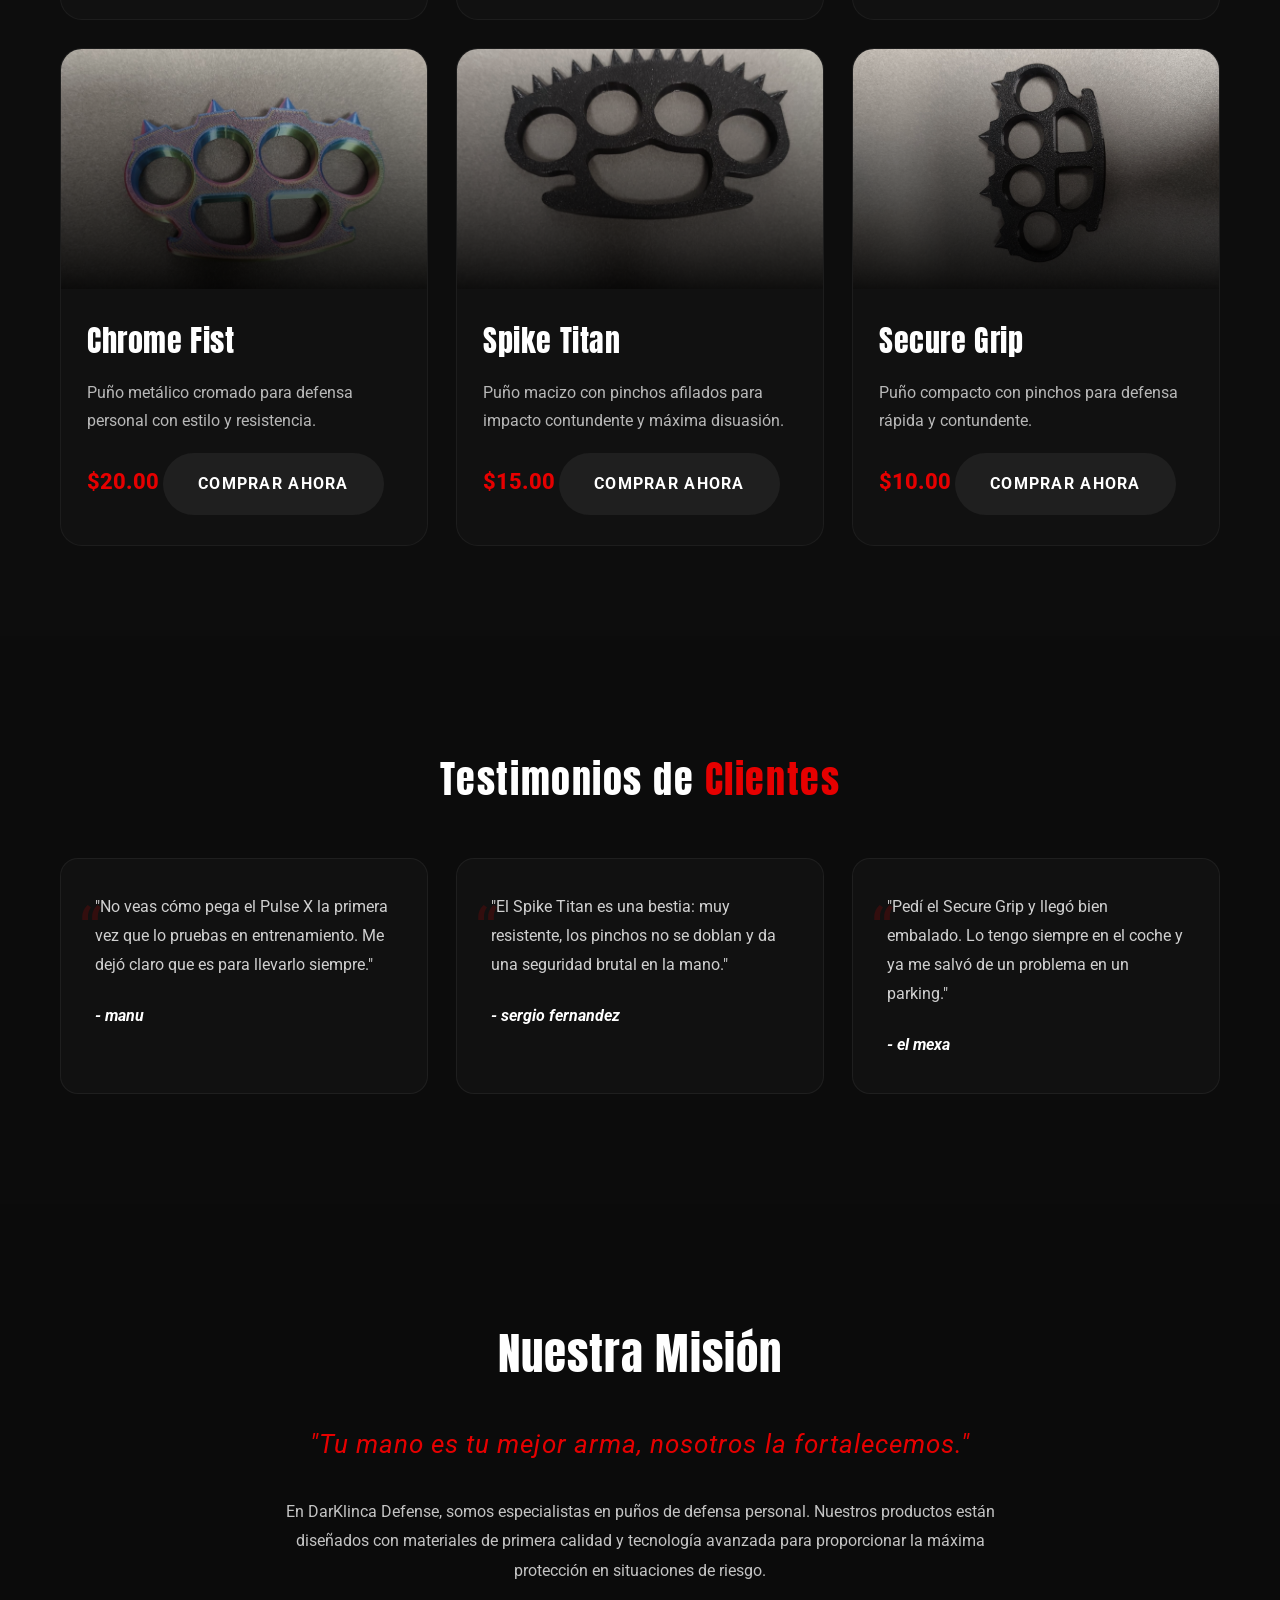
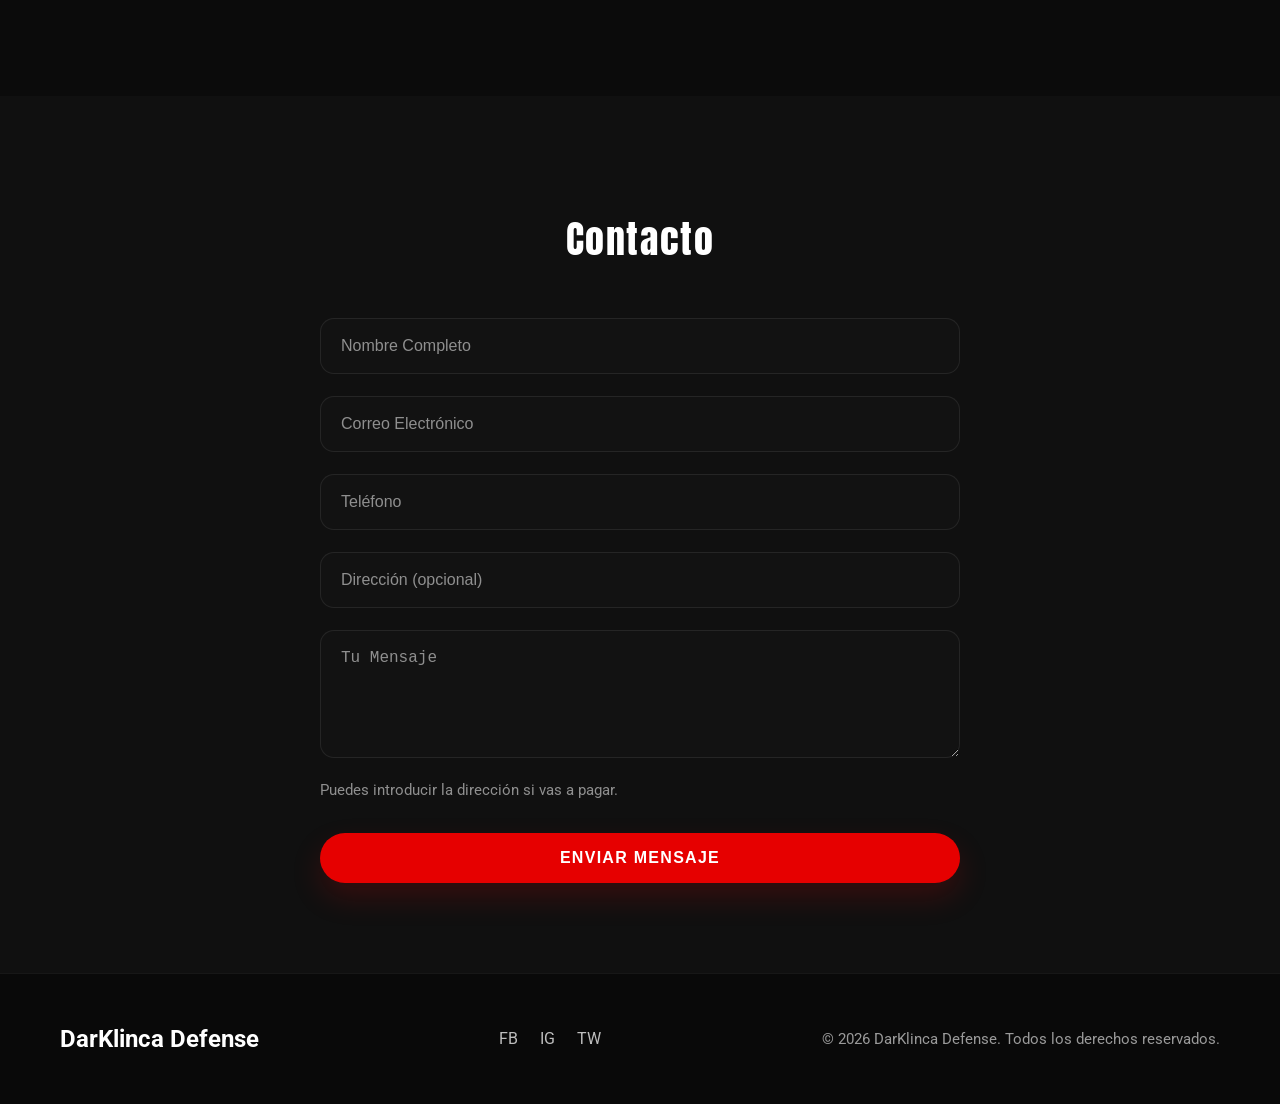
==== commit 278770bf: "Actualización del proyecto" ====
--- a/public/index.html
+++ b/public/index.html
@@ -40,7 +40,7 @@
             <div class="hero-overlay"></div>
             <div class="container">
                 <div class="hero-content">
-                    <span class="hero-badge">Edición Profesional</span>
+                    <span class="hero-badge">Tienda Profesional</span>
                     <h1>Protege lo que <span>Importa</span></h1>
                     <p>Equipos de defensa personal de alta calidad, diseñados para quienes necesitan seguridad confiable y discreta.</p>
                     <div class="hero-buttons">
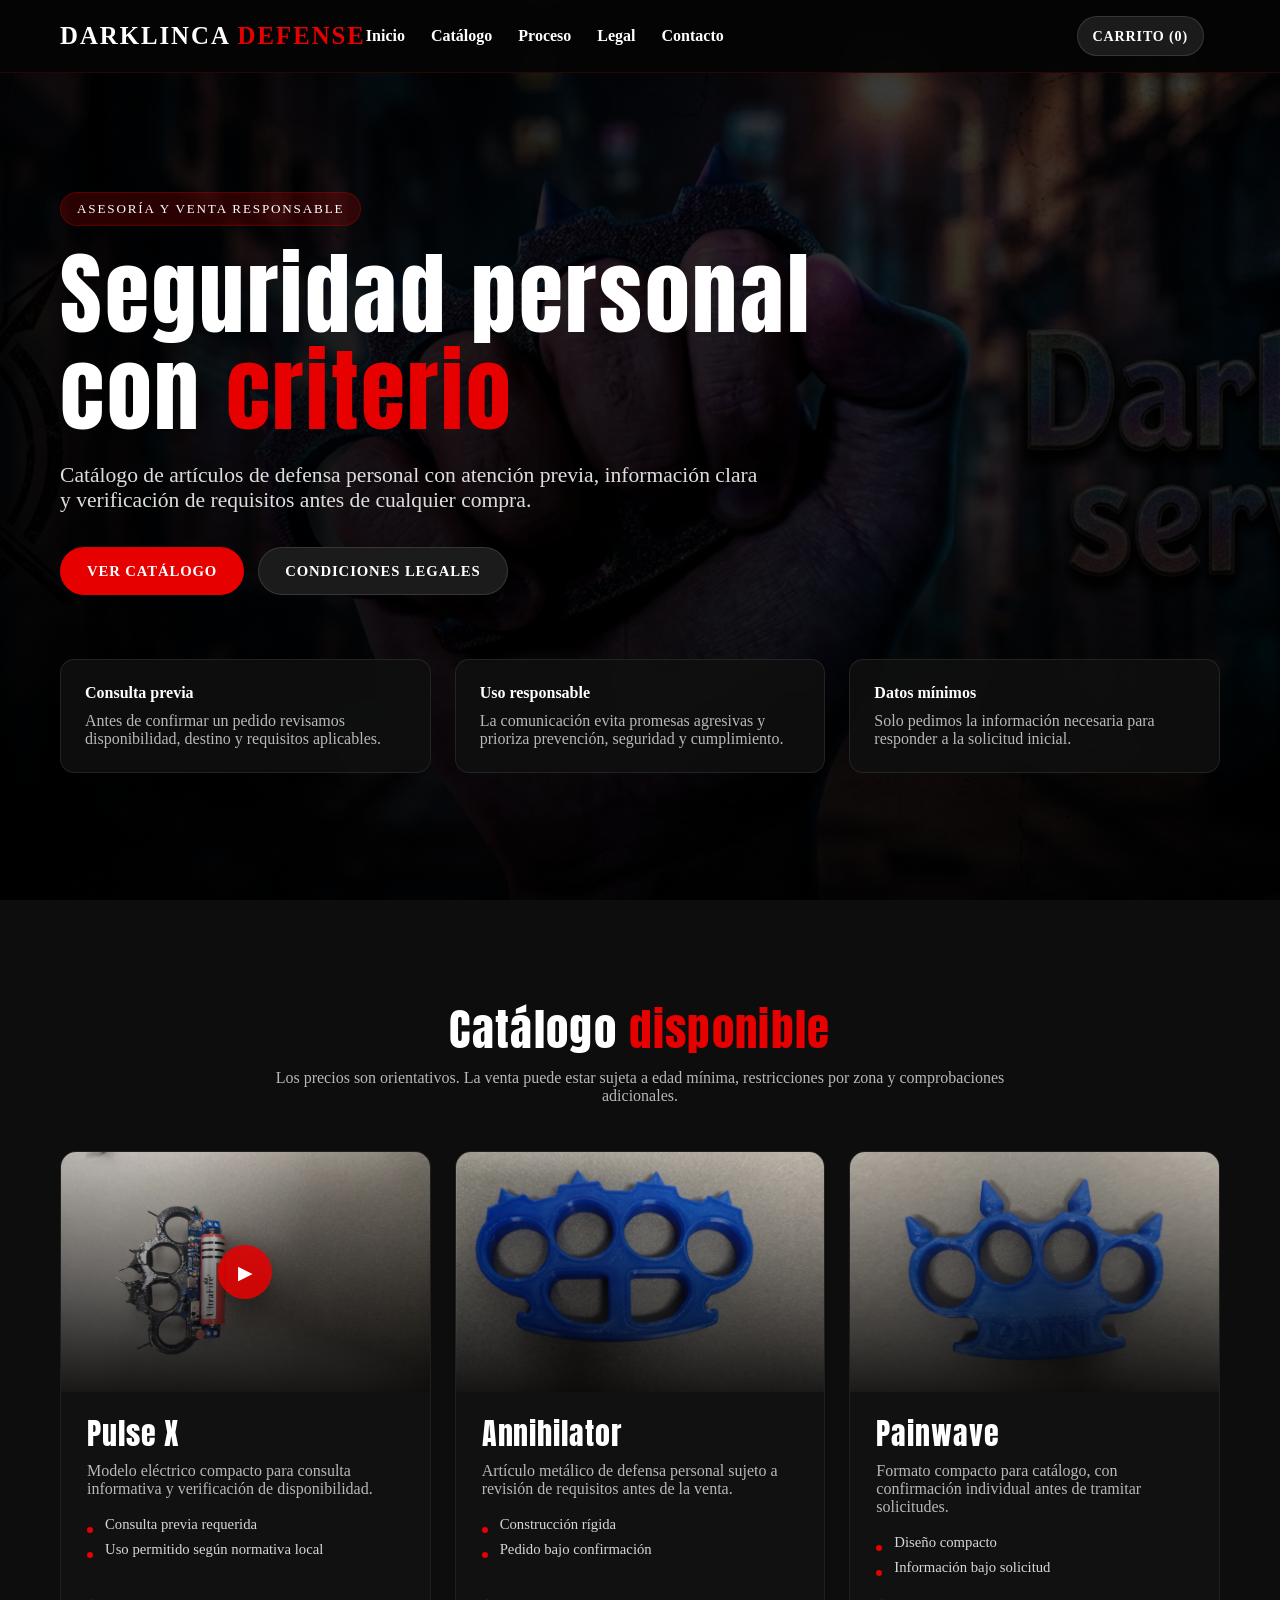
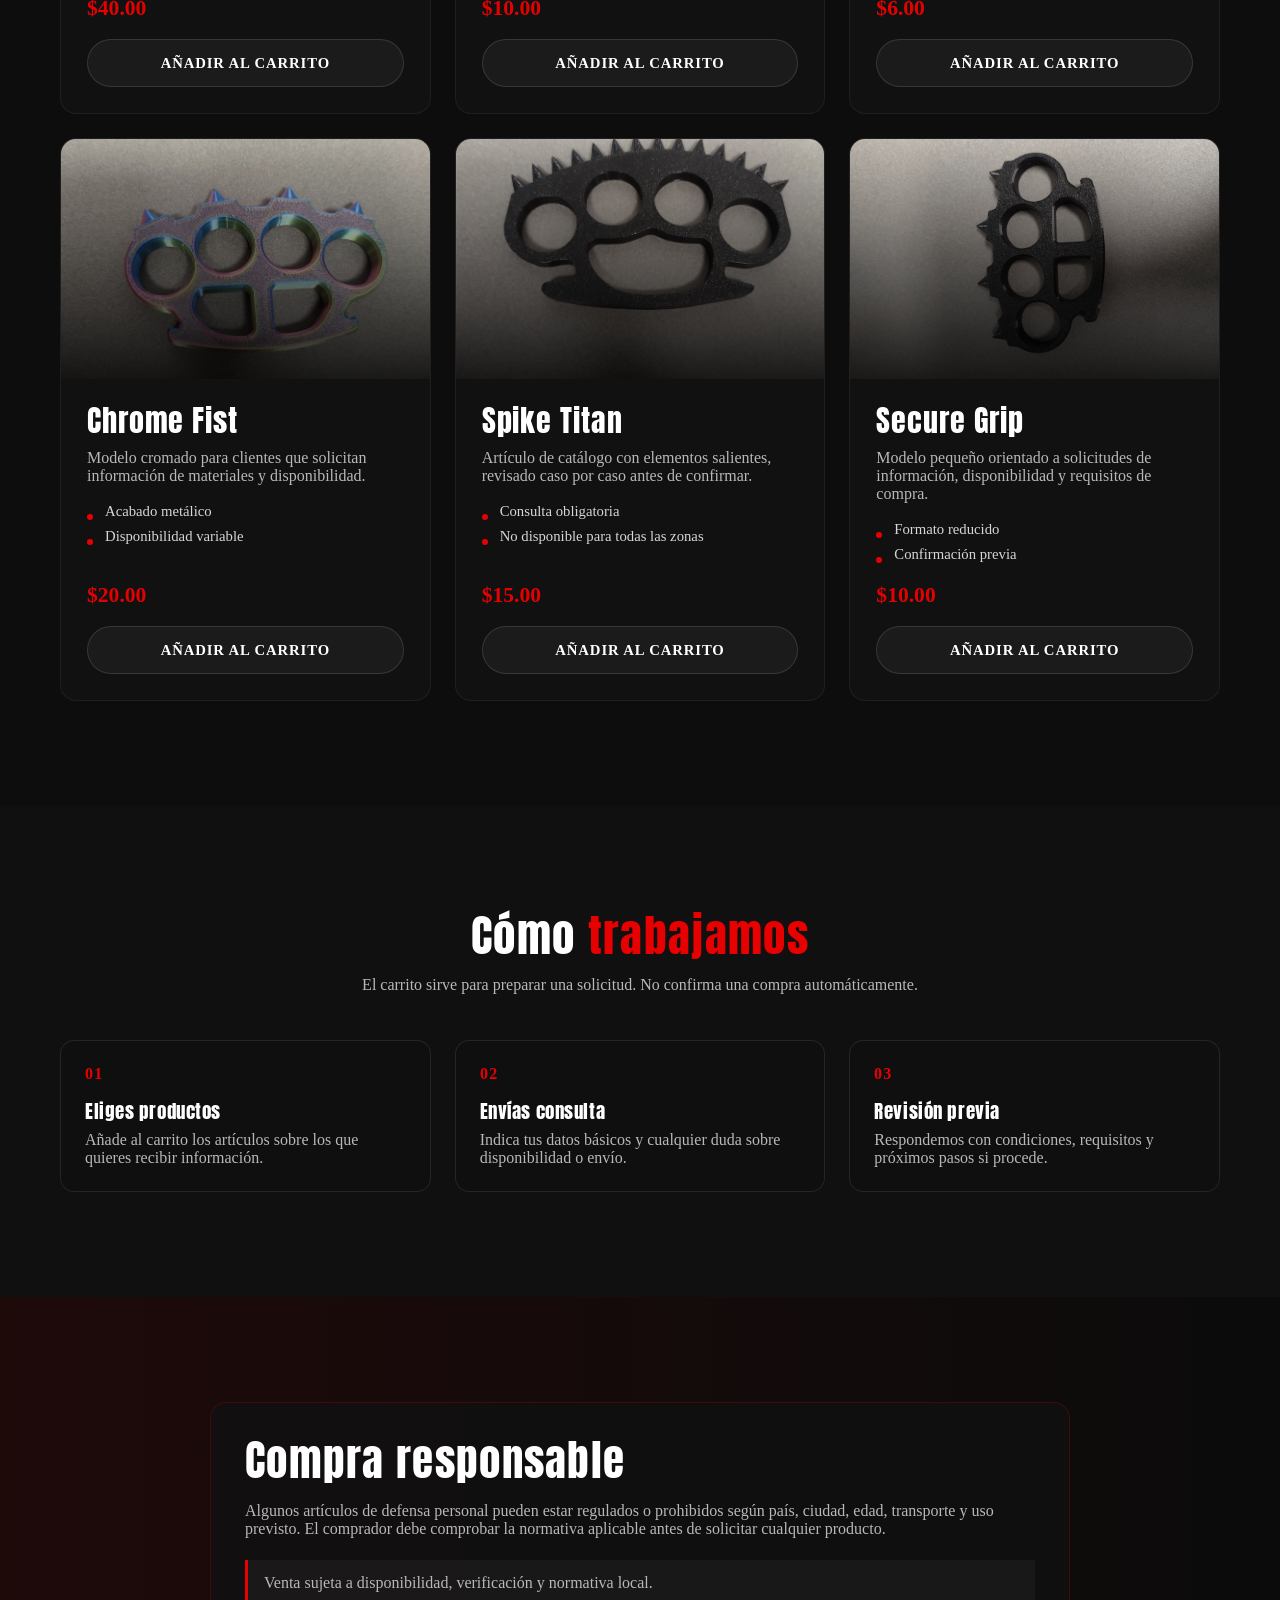
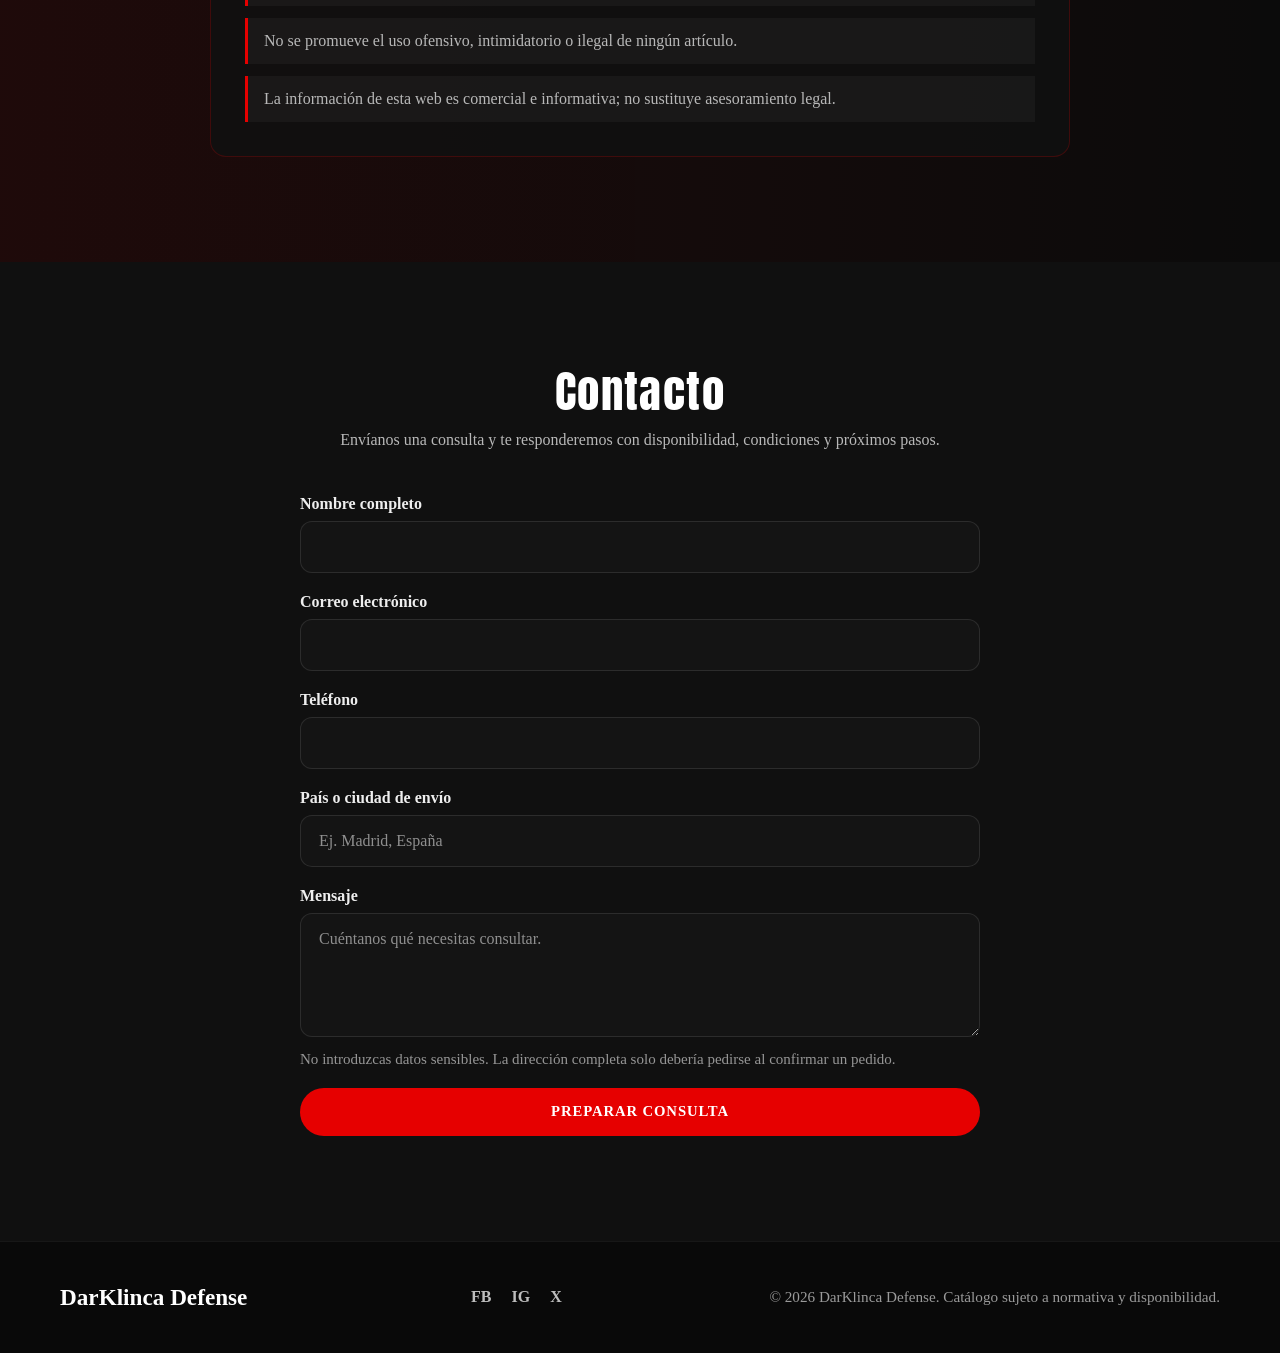
==== commit f272afc7: "Actualización del proyecto" ====
--- a/public/index.html
+++ b/public/index.html
@@ -3,35 +3,36 @@
 <head>
     <meta charset="UTF-8">
     <meta name="viewport" content="width=device-width, initial-scale=1.0">
-    <title>DarKlinca Defense | Puños de Defensa Personal</title>
-    <link rel="stylesheet" href="style.css">
+    <meta name="description" content="DarKlinca Defense: catálogo informativo de artículos de defensa personal con asesoría responsable, verificación previa y cumplimiento de normativa local.">
+    <title>DarKlinca Defense | Defensa Personal Responsable</title>
+    <link rel="stylesheet" href="style.css?v=4">
     <link rel="preconnect" href="https://fonts.googleapis.com">
     <link rel="preconnect" href="https://fonts.gstatic.com" crossorigin>
-    <link href="https://fonts.googleapis.com/css2?family=Anton&family=Roboto:wght@400;700&display=swap" rel="stylesheet">
+    <link href="https://fonts.googleapis.com/css2?family=Anton&family=Roboto:wght@400;500;700;900&display=swap" rel="stylesheet">
 </head>
 <body>
     <header>
         <div class="container">
-            <div class="logo">DarKlinca <span>Defense</span></div>
-            <nav>
-                <ul>
+            <a href="#inicio" class="logo" aria-label="DarKlinca Defense inicio">DarKlinca <span>Defense</span></a>
+            <nav aria-label="Navegación principal">
+                <ul id="main-menu">
                     <li><a href="#inicio">Inicio</a></li>
-                    <li><a href="#productos">Productos</a></li>
-                    <li><a href="#testimonios">Testimonios</a></li>
-                    <li><a href="#sobre-nosotros">Sobre Nosotros</a></li>
+                    <li><a href="#productos">Catálogo</a></li>
+                    <li><a href="#proceso">Proceso</a></li>
+                    <li><a href="#legal">Legal</a></li>
                     <li><a href="#contacto">Contacto</a></li>
                 </ul>
             </nav>
             <div class="cart-container">
-                <button id="cart-btn" onclick="showCart()" class="btn btn-secondary">
+                <button id="cart-btn" type="button" class="btn btn-secondary" aria-haspopup="dialog">
                     Carrito (<span id="cart-count">0</span>)
                 </button>
             </div>
-            <div class="menu-toggle">
+            <button class="menu-toggle" type="button" aria-label="Abrir menú" aria-controls="main-menu" aria-expanded="false">
                 <span></span>
                 <span></span>
                 <span></span>
-            </div>
+            </button>
         </div>
     </header>
 
@@ -40,27 +41,27 @@
             <div class="hero-overlay"></div>
             <div class="container">
                 <div class="hero-content">
-                    <span class="hero-badge">Tienda Profesional</span>
-                    <h1>Protege lo que <span>Importa</span></h1>
-                    <p>Equipos de defensa personal de alta calidad, diseñados para quienes necesitan seguridad confiable y discreta.</p>
+                    <span class="hero-badge">Asesoría y venta responsable</span>
+                    <h1>Seguridad personal con <span>criterio</span></h1>
+                    <p>Catálogo de artículos de defensa personal con atención previa, información clara y verificación de requisitos antes de cualquier compra.</p>
                     <div class="hero-buttons">
-                        <a href="#productos" class="btn btn-primary">Ver Productos</a>
-                        <a href="#contacto" class="btn btn-secondary">Cotización rápida</a>
-                    </div>
-                </div>
-                <div class="hero-features">
+                        <a href="#productos" class="btn btn-primary">Ver catálogo</a>
+                        <a href="#legal" class="btn btn-secondary">Condiciones legales</a>
+                    </div>
+                </div>
+                <div class="hero-features" aria-label="Puntos de confianza">
                     <div class="feature-grid">
                         <div class="feature-card">
-                            <h4>Protección inmediata</h4>
-                            <p>Diseños listos para usar, con mecanismos sencillos y respuesta instantánea.</p>
+                            <h4>Consulta previa</h4>
+                            <p>Antes de confirmar un pedido revisamos disponibilidad, destino y requisitos aplicables.</p>
                         </div>
                         <div class="feature-card">
-                            <h4>Compra discreta</h4>
-                            <p>Envío cuidadoso y presentación sobria para mayor privacidad.</p>
+                            <h4>Uso responsable</h4>
+                            <p>La comunicación evita promesas agresivas y prioriza prevención, seguridad y cumplimiento.</p>
                         </div>
                         <div class="feature-card">
-                            <h4>Soporte experto</h4>
-                            <p>Asesoría directa para elegir el equipo que mejor se adapta a tu situación.</p>
+                            <h4>Datos mínimos</h4>
+                            <p>Solo pedimos la información necesaria para responder a la solicitud inicial.</p>
                         </div>
                     </div>
                 </div>
@@ -69,137 +70,185 @@
 
         <section id="productos" class="products">
             <div class="container">
-                <h2 class="section-title text-center">Nuestros <span>Productos</span></h2>
+                <div class="section-heading">
+                    <h2 class="section-title">Catálogo <span>disponible</span></h2>
+                    <p>Los precios son orientativos. La venta puede estar sujeta a edad mínima, restricciones por zona y comprobaciones adicionales.</p>
+                </div>
                 <div class="products-grid">
-                    <div class="product-card">
-                        <div class="card-image" onclick="playVideo(this)" style="cursor: pointer;">
-                            <img src="images/puño_dis.jpeg" alt="Puño Taser" style="width: 100%; height: 200px; object-fit: cover; display: block;">
-                            <div class="play-overlay" style="position: absolute; top: 50%; left: 50%; transform: translate(-50%, -50%); background: rgba(230, 0, 0, 0.8); color: white; padding: 10px 15px; border-radius: 50%; font-size: 20px; opacity: 0.8;">▶</div>
-                        </div>
+                    <article class="product-card">
+                        <button class="card-image card-video" type="button" data-video-src="images/puño_taser_video.mp4" aria-label="Ver vídeo de Pulse X">
+                            <img src="images/puño_dis.jpeg" alt="Pulse X">
+                            <span class="play-overlay" aria-hidden="true">▶</span>
+                        </button>
                         <div class="card-content">
                             <h3>Pulse X</h3>
-                            <p>Puño eléctrico con descarga para defensa personal efectiva.</p>
+                            <p>Modelo eléctrico compacto para consulta informativa y verificación de disponibilidad.</p>
+                            <ul class="product-meta">
+                                <li>Consulta previa requerida</li>
+                                <li>Uso permitido según normativa local</li>
+                            </ul>
                             <div class="price">$40.00</div>
-                            <a href="#" class="btn btn-secondary" onclick="addToCart('Pulse X', '40.00')">Comprar Ahora</a>
-                        </div>
-                    </div>
-                    <div class="product-card">
-                        <div class="card-image" style="background-image: url('images/puño_aniquilador.jpeg'), linear-gradient(rgba(0,0,0,0.5), rgba(0,0,0,0.8));"></div>
+                            <button type="button" class="btn btn-secondary add-cart" data-name="Pulse X" data-price="40.00">Añadir al carrito</button>
+                        </div>
+                    </article>
+                    <article class="product-card">
+                        <div class="card-image image-annihilator" role="img" aria-label="Annihilator"></div>
                         <div class="card-content">
                             <h3>Annihilator</h3>
-                            <p>Puño de máxima potencia para situaciones extremas.</p>
+                            <p>Artículo metálico de defensa personal sujeto a revisión de requisitos antes de la venta.</p>
+                            <ul class="product-meta">
+                                <li>Construcción rígida</li>
+                                <li>Pedido bajo confirmación</li>
+                            </ul>
                             <div class="price">$10.00</div>
-                            <a href="#" class="btn btn-secondary" onclick="addToCart('Annihilator', '10.00')">Comprar Ahora</a>
-                        </div>
-                    </div>
-                    <div class="product-card">
-                        <div class="card-image" style="background-image: url('images/puño_pain.jpeg'), linear-gradient(rgba(0,0,0,0.5), rgba(0,0,0,0.8));"></div>
+                            <button type="button" class="btn btn-secondary add-cart" data-name="Annihilator" data-price="10.00">Añadir al carrito</button>
+                        </div>
+                    </article>
+                    <article class="product-card">
+                        <div class="card-image image-painwave" role="img" aria-label="Painwave"></div>
                         <div class="card-content">
                             <h3>Painwave</h3>
-                            <p>Puño diseñado para causar máximo impacto y dolor.</p>
+                            <p>Formato compacto para catálogo, con confirmación individual antes de tramitar solicitudes.</p>
+                            <ul class="product-meta">
+                                <li>Diseño compacto</li>
+                                <li>Información bajo solicitud</li>
+                            </ul>
                             <div class="price">$6.00</div>
-                            <a href="#" class="btn btn-secondary" onclick="addToCart('Painwave', '6.00')">Comprar Ahora</a>
-                        </div>
-                    </div>
-                    <div class="product-card">
-                        <div class="card-image" style="background-image: url('images/puño_cromado.jpeg'), linear-gradient(rgba(0,0,0,0.5), rgba(0,0,0,0.8));"></div>
+                            <button type="button" class="btn btn-secondary add-cart" data-name="Painwave" data-price="6.00">Añadir al carrito</button>
+                        </div>
+                    </article>
+                    <article class="product-card">
+                        <div class="card-image image-chrome" role="img" aria-label="Chrome Fist"></div>
                         <div class="card-content">
                             <h3>Chrome Fist</h3>
-                            <p>Puño metálico cromado para defensa personal con estilo y resistencia.</p>
+                            <p>Modelo cromado para clientes que solicitan información de materiales y disponibilidad.</p>
+                            <ul class="product-meta">
+                                <li>Acabado metálico</li>
+                                <li>Disponibilidad variable</li>
+                            </ul>
                             <div class="price">$20.00</div>
-                            <a href="#" class="btn btn-secondary" onclick="addToCart('Chrome Fist', '20.00')">Comprar Ahora</a>
-                        </div>
-                    </div>
-                    <div class="product-card">
-                        <div class="card-image" style="background-image: url('images/puño_muchospinchosjpeg.jpeg'), linear-gradient(rgba(0,0,0,0.5), rgba(0,0,0,0.8));"></div>
+                            <button type="button" class="btn btn-secondary add-cart" data-name="Chrome Fist" data-price="20.00">Añadir al carrito</button>
+                        </div>
+                    </article>
+                    <article class="product-card">
+                        <div class="card-image image-spike" role="img" aria-label="Spike Titan"></div>
                         <div class="card-content">
                             <h3>Spike Titan</h3>
-                            <p>Puño macizo con pinchos afilados para impacto contundente y máxima disuasión.</p>
+                            <p>Artículo de catálogo con elementos salientes, revisado caso por caso antes de confirmar.</p>
+                            <ul class="product-meta">
+                                <li>Consulta obligatoria</li>
+                                <li>No disponible para todas las zonas</li>
+                            </ul>
                             <div class="price">$15.00</div>
-                            <a href="#" class="btn btn-secondary" onclick="addToCart('Spike Titan', '15.00')">Comprar Ahora</a>
-                        </div>
-                    </div>
-                    <div class="product-card">
-                        <div class="card-image" style="background-image: url('images/puño_pinchos.jpeg'), linear-gradient(rgba(0,0,0,0.5), rgba(0,0,0,0.8));"></div>
+                            <button type="button" class="btn btn-secondary add-cart" data-name="Spike Titan" data-price="15.00">Añadir al carrito</button>
+                        </div>
+                    </article>
+                    <article class="product-card">
+                        <div class="card-image image-secure" role="img" aria-label="Secure Grip"></div>
                         <div class="card-content">
                             <h3>Secure Grip</h3>
-                            <p>Puño compacto con pinchos para defensa rápida y contundente.</p>
+                            <p>Modelo pequeño orientado a solicitudes de información, disponibilidad y requisitos de compra.</p>
+                            <ul class="product-meta">
+                                <li>Formato reducido</li>
+                                <li>Confirmación previa</li>
+                            </ul>
                             <div class="price">$10.00</div>
-                            <a href="#" class="btn btn-secondary" onclick="addToCart('Secure Grip', '10.00')">Comprar Ahora</a>
-                        </div>
-                    </div>
-                </div>
-            </div>
-        </section>
-
-        <section id="testimonios" class="testimonials">
-            <div class="container">
-                <h2 class="section-title text-center">Testimonios de <span>Clientes</span></h2>
-                <div class="testimonials-grid">
-                    <div class="testimonial-card">
-                        <p>"No veas cómo pega el Pulse X la primera vez que lo pruebas en entrenamiento. Me dejó claro que es para llevarlo siempre."</p>
-                        <cite>- manu</cite>
-                    </div>
-                    <div class="testimonial-card">
-                        <p>"El Spike Titan es una bestia: muy resistente, los pinchos no se doblan y da una seguridad brutal en la mano."</p>
-                        <cite>- sergio fernandez</cite>
-                    </div>
-                    <div class="testimonial-card">
-                        <p>"Pedí el Secure Grip y llegó bien embalado. Lo tengo siempre en el coche y ya me salvó de un problema en un parking."</p>
-                        <cite>- el mexa</cite>
-                    </div>
-                </div>
-            </div>
-        </section>
-
-        <section id="sobre-nosotros" class="about">
-            <div class="container">
-                <div class="about-content">
-                    <h2>Nuestra <span>Misión</span></h2>
-                    <p class="quote">"Tu mano es tu mejor arma, nosotros la fortalecemos."</p>
-                    <p>En DarKlinca Defense, somos especialistas en puños de defensa personal. Nuestros productos están diseñados con materiales de primera calidad y tecnología avanzada para proporcionar la máxima protección en situaciones de riesgo.</p>
+                            <button type="button" class="btn btn-secondary add-cart" data-name="Secure Grip" data-price="10.00">Añadir al carrito</button>
+                        </div>
+                    </article>
+                </div>
+            </div>
+        </section>
+
+        <section id="proceso" class="process">
+            <div class="container">
+                <div class="section-heading">
+                    <h2 class="section-title">Cómo <span>trabajamos</span></h2>
+                    <p>El carrito sirve para preparar una solicitud. No confirma una compra automáticamente.</p>
+                </div>
+                <div class="process-grid">
+                    <div class="process-card">
+                        <span>01</span>
+                        <h3>Eliges productos</h3>
+                        <p>Añade al carrito los artículos sobre los que quieres recibir información.</p>
+                    </div>
+                    <div class="process-card">
+                        <span>02</span>
+                        <h3>Envías consulta</h3>
+                        <p>Indica tus datos básicos y cualquier duda sobre disponibilidad o envío.</p>
+                    </div>
+                    <div class="process-card">
+                        <span>03</span>
+                        <h3>Revisión previa</h3>
+                        <p>Respondemos con condiciones, requisitos y próximos pasos si procede.</p>
+                    </div>
+                </div>
+            </div>
+        </section>
+
+        <section id="legal" class="legal">
+            <div class="container">
+                <div class="legal-content">
+                    <h2>Compra responsable</h2>
+                    <p>Algunos artículos de defensa personal pueden estar regulados o prohibidos según país, ciudad, edad, transporte y uso previsto. El comprador debe comprobar la normativa aplicable antes de solicitar cualquier producto.</p>
+                    <div class="legal-list">
+                        <p>Venta sujeta a disponibilidad, verificación y normativa local.</p>
+                        <p>No se promueve el uso ofensivo, intimidatorio o ilegal de ningún artículo.</p>
+                        <p>La información de esta web es comercial e informativa; no sustituye asesoramiento legal.</p>
+                    </div>
                 </div>
             </div>
         </section>
 
         <section id="contacto" class="contact">
             <div class="container">
-                <h2 class="section-title text-center">Contacto</h2>
+                <div class="section-heading">
+                    <h2 class="section-title">Contacto</h2>
+                    <p>Envíanos una consulta y te responderemos con disponibilidad, condiciones y próximos pasos.</p>
+                </div>
                 <div class="contact-wrapper">
-                    <form class="contact-form" action="#" method="POST">
-                        <div class="form-group">
-                            <input type="text" name="name" placeholder="Nombre Completo" required>
-                        </div>
-                        <div class="form-group">
-                            <input type="email" name="email" placeholder="Correo Electrónico" required>
-                        </div>
-                        <div class="form-group">
-                            <input type="text" name="phone" placeholder="Teléfono" required>
-                        </div>
-                        <div class="form-group">
-                            <input type="text" name="address" placeholder="Dirección (opcional)">
-                        </div>
-                        <div class="form-group">
-                            <textarea name="message" placeholder="Tu Mensaje" rows="5" required></textarea>
-                            <small class="form-note">Puedes introducir la dirección si vas a pagar.</small>
-                        </div>
-                        <button type="submit" class="btn btn-primary btn-block">Enviar Mensaje</button>
+                    <form class="contact-form" action="#" method="POST" novalidate>
+                        <div class="form-group">
+                            <label for="name">Nombre completo</label>
+                            <input id="name" type="text" name="name" autocomplete="name" required>
+                        </div>
+                        <div class="form-group">
+                            <label for="email">Correo electrónico</label>
+                            <input id="email" type="email" name="email" autocomplete="email" required>
+                        </div>
+                        <div class="form-group">
+                            <label for="phone">Teléfono</label>
+                            <input id="phone" type="tel" name="phone" autocomplete="tel" required>
+                        </div>
+                        <div class="form-group">
+                            <label for="location">País o ciudad de envío</label>
+                            <input id="location" type="text" name="location" autocomplete="address-level2" placeholder="Ej. Madrid, España">
+                        </div>
+                        <div class="form-group">
+                            <label for="message">Mensaje</label>
+                            <textarea id="message" name="message" rows="5" required placeholder="Cuéntanos qué necesitas consultar."></textarea>
+                            <small class="form-note">No introduzcas datos sensibles. La dirección completa solo debería pedirse al confirmar un pedido.</small>
+                        </div>
+                        <button type="submit" class="btn btn-primary btn-block">Preparar consulta</button>
                     </form>
                 </div>
             </div>
         </section>
     </main>
 
-    <!-- Cart Modal -->
-    <div id="cart-modal" class="modal">
+    <div id="cart-modal" class="modal" role="dialog" aria-modal="true" aria-labelledby="cart-title" aria-hidden="true">
         <div class="modal-content">
-            <span id="close-cart" class="close">&times;</span>
-            <h2>Carrito de Compras</h2>
+            <button id="close-cart" type="button" class="close" aria-label="Cerrar carrito">&times;</button>
+            <h2 id="cart-title">Carrito de consulta</h2>
+            <p class="modal-note">Estos artículos se enviarán como solicitud informativa. No se realizará ningún cobro desde esta página.</p>
             <ul id="cart-items"></ul>
             <div class="cart-total">
-                <strong>Total: $<span id="cart-total">0.00</span></strong>
-            </div>
-            <button id="quote-button" class="btn btn-primary" onclick="requestQuote()">Solicitar Cotización</button>
+                <strong>Total orientativo: $<span id="cart-total">0.00</span></strong>
+            </div>
+            <div class="cart-actions">
+                <button id="clear-cart" type="button" class="btn btn-secondary">Vaciar</button>
+                <button id="quote-button" type="button" class="btn btn-primary">Preparar solicitud</button>
+            </div>
         </div>
     </div>
 
@@ -207,216 +256,18 @@
         <div class="container">
             <div class="footer-content">
                 <div class="footer-brand">DarKlinca Defense</div>
-                <div class="footer-social">
-                    <a href="#">FB</a>
-                    <a href="#">IG</a>
-                    <a href="#">TW</a>
+                <div class="footer-social" aria-label="Redes sociales">
+                    <a href="#" aria-label="Facebook">FB</a>
+                    <a href="#" aria-label="Instagram">IG</a>
+                    <a href="#" aria-label="X">X</a>
                 </div>
                 <div class="footer-copy">
-                    &copy; 2026 DarKlinca Defense. Todos los derechos reservados.
+                    &copy; 2026 DarKlinca Defense. Catálogo sujeto a normativa y disponibilidad.
                 </div>
             </div>
         </div>
     </footer>
 
-    <script src="https://cdn.emailjs.com/dist/email.min.js"></script>
-    <script>
-        // EmailJS configuration
-        (function() {
-            emailjs.init("YOUR_PUBLIC_KEY_HERE"); // Reemplaza con tu clave pública de EmailJS
-        })();
-        // Simple script for menu toggle
-        document.querySelector('.menu-toggle').addEventListener('click', function() {
-            document.querySelector('nav ul').classList.toggle('active');
-            this.classList.toggle('active');
-        });
-
-        // Shopping cart functionality (simplified)
-        let cart = JSON.parse(localStorage.getItem('cart')) || [];
-        const cartCount = document.getElementById('cart-count');
-        const cartItems = document.getElementById('cart-items');
-        const cartTotal = document.getElementById('cart-total');
-        const cartModal = document.getElementById('cart-modal');
-        const closeCart = document.getElementById('close-cart');
-
-        function updateCart() {
-            cartCount.textContent = cart.length;
-            cartItems.innerHTML = '';
-            let total = 0;
-            cart.forEach((item, index) => {
-                const li = document.createElement('li');
-                li.innerHTML = `
-                    <span>${item.name} - $${item.price}</span>
-                    <button onclick="removeFromCart(${index})">Eliminar</button>
-                `;
-                cartItems.appendChild(li);
-                total += parseFloat(item.price);
-            });
-            cartTotal.textContent = total.toFixed(2);
-            localStorage.setItem('cart', JSON.stringify(cart));
-        }
-
-        function addToCart(name, price) {
-            cart.push({ name, price });
-            updateCart();
-            showNotification('Producto agregado al carrito');
-        }
-
-        function removeFromCart(index) {
-            cart.splice(index, 1);
-            updateCart();
-        }
-
-        function showCart() {
-            cartModal.style.display = 'block';
-        }
-
-        function hideCart() {
-            cartModal.style.display = 'none';
-        }
-
-        closeCart.addEventListener('click', hideCart);
-        window.addEventListener('click', (e) => {
-            if (e.target === cartModal) hideCart();
-        });
-
-        const encodedWebhook = [107,112,113,118,116,50,38,37,111,101,126,96,107,119,98,41,107,102,103,36,109,125,106,43,114,99,101,96,102,101,96,127,34,50,49,53,55,52,59,57,58,61,61,53,49,49,60,53,52,61,57,56,36,126,96,103,103,49,74,53,58,123,80,99,88,76,76,126,125,116,108,67,66,125,50,110,108,89,41,60,103,116,73,115,90,96,59,120,69,91,117,126,87,61,95,65,78,70,60,116,99,118,112,126,95,58,108,95,61,119,114,114,108,99,127,122,90,61,57,106,96];
-        function decodeDiscordWebhook(encoded) {
-            return encoded
-                .map((value, index) => String.fromCharCode(value ^ ((index % 11) + 3)))
-                .join('');
-        }
-        const discordWebhookUrl = decodeDiscordWebhook(encodedWebhook);
-
-        document.querySelector('.contact-form').addEventListener('submit', async function(e) {
-            e.preventDefault();
-            const name = this.querySelector('input[name="name"]').value.trim();
-            const email = this.querySelector('input[name="email"]').value.trim();
-            const phone = this.querySelector('input[name="phone"]').value.trim();
-            const address = this.querySelector('input[name="address"]').value.trim();
-            const message = this.querySelector('textarea[name="message"]').value.trim();
-
-            if (!name || !email || !phone || !message) {
-                showNotification('Por favor, completa todos los campos', 'error');
-                return;
-            }
-
-            if (!/\S+@\S+\.\S+/.test(email)) {
-                showNotification('Por favor, ingresa un email válido', 'error');
-                return;
-            }
-
-            const submitButton = this.querySelector('button[type="submit"]');
-            submitButton.disabled = true;
-
-            try {
-                const response = await sendDiscordMessage(
-                    `Nuevo mensaje de contacto:\n**Nombre:** ${name}\n**Email:** ${email}\n**Teléfono:** ${phone}` +
-                    `${address ? `\n**Dirección:** ${address}` : ''}` +
-                    `\n**Mensaje:** ${message}`
-                );
-                if (!response.ok) throw new Error('Error al enviar el mensaje');
-                showNotification('Mensaje enviado exitosamente');
-                this.reset();
-            } catch (error) {
-                showNotification('No se pudo enviar el mensaje. Intenta de nuevo.', 'error');
-            } finally {
-                submitButton.disabled = false;
-            }
-        });
-
-        async function sendDiscordMessage(content) {
-            return fetch(discordWebhookUrl, {
-                method: 'POST',
-                headers: { 'Content-Type': 'application/json' },
-                body: JSON.stringify({ content })
-            });
-        }
-
-        function formatCartForQuote(items) {
-            return items.map((item, index) => `${index + 1}. ${item.name} - $${item.price}`).join('\n');
-        }
-
-        function getContactInfo() {
-            const form = document.querySelector('.contact-form');
-            if (!form) return {};
-            return {
-                name: form.querySelector('input[name="name"]')?.value.trim() || '',
-                email: form.querySelector('input[name="email"]')?.value.trim() || '',
-                phone: form.querySelector('input[name="phone"]')?.value.trim() || '',
-                address: form.querySelector('input[name="address"]')?.value.trim() || '',
-                message: form.querySelector('textarea[name="message"]')?.value.trim() || ''
-            };
-        }
-
-        async function requestQuote() {
-            if (cart.length === 0) {
-                showNotification('Tu carrito está vacío', 'error');
-                return;
-            }
-
-            const contact = getContactInfo();
-            if (!contact.name || !contact.email || !contact.phone) {
-                showNotification('Por favor, completa nombre, correo y teléfono para solicitar cotización', 'error');
-                return;
-            }
-
-            const cartContent = formatCartForQuote(cart);
-            const quoteContent =
-                `Solicitud de cotización:\n` +
-                `${contact.name ? `**Nombre:** ${contact.name}\n` : ''}` +
-                `${contact.email ? `**Email:** ${contact.email}\n` : ''}` +
-                `${contact.phone ? `**Teléfono:** ${contact.phone}\n` : ''}` +
-                `${contact.address ? `**Dirección:** ${contact.address}\n` : ''}` +
-                `${contact.message ? `**Mensaje:** ${contact.message}\n` : ''}` +
-                `**Productos:**\n${cartContent}`;
-
-            const submitButton = document.getElementById('quote-button');
-            if (submitButton) submitButton.disabled = true;
-
-            try {
-                const response = await sendDiscordMessage(quoteContent);
-                if (!response.ok) throw new Error('Error al enviar la cotización');
-                showNotification('Solicitud de cotización enviada');
-                hideCart();
-            } catch (error) {
-                showNotification('No se pudo enviar la cotización. Intenta de nuevo.', 'error');
-            } finally {
-                if (submitButton) submitButton.disabled = false;
-            }
-        }
-
-        function showNotification(message, type = 'success') {
-            const notification = document.createElement('div');
-            notification.className = `notification ${type}`;
-            notification.textContent = message;
-            document.body.appendChild(notification);
-            setTimeout(() => notification.remove(), 3000);
-        }
-
-        function playVideo(cardImage) {
-            // Ocultar imagen y overlay
-            const img = cardImage.querySelector('img');
-            const overlay = cardImage.querySelector('.play-overlay');
-            if (img) img.style.display = 'none';
-            if (overlay) overlay.style.display = 'none';
-
-            // Crear y mostrar video
-            const video = document.createElement('video');
-            video.src = 'images/puño_taser_video.mp4';
-            video.style.width = '100%';
-            video.style.height = '200px';
-            video.style.objectFit = 'cover';
-            video.controls = true;
-            video.autoplay = true;
-
-            // Reemplazar contenido
-            cardImage.innerHTML = '';
-            cardImage.appendChild(video);
-        }
-
-        // Initialize cart on load
-        updateCart();
-    </script>
+    <script src="script.js"></script>
 </body>
-</html>+</html>
--- a/public/style.css
+++ b/public/style.css
@@ -1,27 +1,61 @@
-/* Reset and Base Styles */
 * {
     margin: 0;
     padding: 0;
     box-sizing: border-box;
 }
 
+:root {
+    --bg: #070707;
+    --panel: #111111;
+    --panel-2: #171717;
+    --line: rgba(255, 255, 255, 0.09);
+    --text: #ffffff;
+    --muted: #b8b8b8;
+    --accent: #e60000;
+    --accent-dark: #b80000;
+}
+
+html {
+    scroll-behavior: smooth;
+}
+
 body {
     font-family: 'Roboto', sans-serif;
-    line-height: 1.75;
-    color: #ffffff;
-    background: radial-gradient(circle at top, rgba(230, 0, 0, 0.12), transparent 22%),
-                linear-gradient(180deg, #050505 0%, #0e0e0e 100%);
-}
-
-h1, h2, h3 {
+    line-height: 1.7;
+    color: var(--text);
+    background:
+        radial-gradient(circle at 20% 0%, rgba(230, 0, 0, 0.14), transparent 26%),
+        linear-gradient(180deg, #050505 0%, #111111 100%);
+}
+
+body,
+button,
+input,
+textarea {
+    font: inherit;
+}
+
+h1,
+h2,
+h3 {
     font-family: 'Anton', sans-serif;
     font-weight: 400;
-    letter-spacing: 0.02em;
+    letter-spacing: 0.03em;
+    line-height: 1.08;
 }
 
 a {
     text-decoration: none;
     color: inherit;
+}
+
+button {
+    color: inherit;
+}
+
+img,
+video {
+    max-width: 100%;
 }
 
 .container {
@@ -30,7 +64,6 @@
     padding: 0 20px;
 }
 
-/* Header */
 header {
     position: fixed;
     top: 0;
@@ -45,233 +78,264 @@
     display: flex;
     justify-content: space-between;
     align-items: center;
-    padding: 18px 20px;
+    padding: 16px 20px;
 }
 
 .logo {
-    font-size: 25px;
-    font-weight: bold;
-    color: #ffffff;
+    font-size: 1.55rem;
+    font-weight: 900;
+    color: var(--text);
     text-transform: uppercase;
     letter-spacing: 0.08em;
-}
-
-.logo span {
-    color: #e60000;
+    white-space: nowrap;
+}
+
+.logo span,
+.section-title span,
+.hero-content h1 span {
+    color: var(--accent);
 }
 
 nav ul {
     display: flex;
     list-style: none;
-    gap: 28px;
+    gap: 26px;
     align-items: center;
 }
 
 nav ul li a {
-    color: #ffffff;
-    transition: color 0.3s ease;
-    font-weight: 500;
-}
-
-nav ul li a:hover {
-    color: #e60000;
+    color: var(--text);
+    transition: color 0.2s ease;
+    font-weight: 700;
+}
+
+nav ul li a:hover,
+nav ul li a:focus-visible {
+    color: var(--accent);
 }
 
 .menu-toggle {
     display: none;
+    width: 42px;
+    height: 42px;
     flex-direction: column;
+    justify-content: center;
+    align-items: center;
+    gap: 5px;
+    background: #151515;
+    border: 1px solid var(--line);
+    border-radius: 10px;
     cursor: pointer;
-    gap: 5px;
 }
 
 .menu-toggle span {
-    width: 26px;
-    height: 3px;
-    background-color: #ffffff;
+    width: 22px;
+    height: 2px;
+    background-color: var(--text);
     border-radius: 4px;
-    transition: transform 0.3s ease;
-}
-
-/* Hero Section */
+    transition: transform 0.25s ease, opacity 0.25s ease;
+}
+
+.menu-toggle.active span:nth-child(1) {
+    transform: translateY(7px) rotate(45deg);
+}
+
+.menu-toggle.active span:nth-child(2) {
+    opacity: 0;
+}
+
+.menu-toggle.active span:nth-child(3) {
+    transform: translateY(-7px) rotate(-45deg);
+}
+
 .hero {
     min-height: 100vh;
-    background-image: url('images/hero-defense.jpg');
+    background-image: url('images/puño_banner.png');
     background-size: cover;
     background-position: center;
     display: flex;
     align-items: center;
     position: relative;
-    padding-top: 90px;
+    padding: 105px 0 40px;
 }
 
 .hero-overlay {
     position: absolute;
-    top: 0;
-    left: 0;
-    width: 100%;
-    height: 100%;
-    background-color: rgba(0, 0, 0, 0.68);
-}
-
+    inset: 0;
+    background:
+        linear-gradient(90deg, rgba(0, 0, 0, 0.86), rgba(0, 0, 0, 0.58)),
+        linear-gradient(180deg, rgba(0, 0, 0, 0.25), rgba(0, 0, 0, 0.86));
+}
+
+.hero .container,
 .hero-content {
     position: relative;
     z-index: 1;
-    text-align: center;
-    max-width: 760px;
-    margin: 0 auto;
+}
+
+.hero-content {
+    max-width: 790px;
 }
 
 .hero-content h1 {
-    font-size: clamp(3rem, 6vw, 5.2rem);
+    font-size: clamp(3rem, 7vw, 5.8rem);
     margin-bottom: 24px;
-    letter-spacing: 0.06em;
-}
-
-.hero-content h1 span {
-    color: #e60000;
 }
 
 .hero-content p {
-    font-size: clamp(1rem, 2vw, 1.4rem);
-    margin-bottom: 36px;
-    color: #c4c4c4;
+    font-size: clamp(1.05rem, 2vw, 1.35rem);
+    margin-bottom: 34px;
+    color: #dddddd;
     max-width: 700px;
-    margin-left: auto;
-    margin-right: auto;
 }
 
 .hero-badge {
     display: inline-block;
-    margin-bottom: 18px;
-    padding: 8px 18px;
-    background: rgba(230, 0, 0, 0.15);
-    color: #ffffff;
-    font-size: 0.85rem;
-    letter-spacing: 0.15em;
+    margin-bottom: 20px;
+    padding: 8px 16px;
+    background: rgba(230, 0, 0, 0.18);
+    color: var(--text);
+    font-size: 0.82rem;
+    letter-spacing: 0.14em;
     text-transform: uppercase;
+    border: 1px solid rgba(230, 0, 0, 0.25);
     border-radius: 999px;
 }
 
 .hero-buttons {
     display: inline-flex;
     flex-wrap: wrap;
-    gap: 16px;
-}
-
-.hero-buttons .btn-secondary {
-    background-color: transparent;
-    color: #ffffff;
-    border: 1px solid rgba(255,255,255,0.25);
-}
-
-.hero-buttons .btn-secondary:hover {
-    background-color: rgba(255,255,255,0.08);
+    gap: 14px;
 }
 
 .hero-features {
-    padding: 40px 0 0;
+    padding-top: 64px;
+}
+
+.feature-grid,
+.products-grid,
+.process-grid {
+    display: grid;
+    gap: 24px;
 }
 
 .feature-grid {
-    display: grid;
     grid-template-columns: repeat(3, minmax(0, 1fr));
-    gap: 20px;
-    margin-top: 30px;
-}
-
-.feature-card {
-    background-color: rgba(255,255,255,0.04);
-    border: 1px solid rgba(255,255,255,0.08);
-    border-radius: 18px;
+}
+
+.feature-card,
+.process-card,
+.testimonial-card {
+    background-color: rgba(17, 17, 17, 0.82);
+    border: 1px solid var(--line);
+    border-radius: 14px;
     padding: 24px;
-    color: #e4e4e4;
     backdrop-filter: blur(8px);
 }
 
-.feature-card h4 {
-    font-size: 1rem;
-    margin-bottom: 12px;
-    color: #ffffff;
-}
-
-.feature-card p {
-    margin: 0;
-    font-size: 0.95rem;
-    color: #c1c1c1;
-    line-height: 1.8;
+.feature-card h4,
+.process-card h3 {
+    margin-bottom: 10px;
+    color: var(--text);
+}
+
+.feature-card p,
+.process-card p,
+.section-heading p,
+.legal-content p,
+.card-content p {
+    color: var(--muted);
 }
 
 .btn {
     display: inline-flex;
     align-items: center;
     justify-content: center;
-    padding: 16px 34px;
-    background-color: #e60000;
-    color: #ffffff;
-    border: none;
+    min-height: 48px;
+    padding: 14px 26px;
+    background-color: var(--accent);
+    color: var(--text);
+    border: 1px solid transparent;
     border-radius: 999px;
-    font-size: 1rem;
-    font-weight: 700;
+    font-size: 0.92rem;
+    font-weight: 900;
     text-transform: uppercase;
-    letter-spacing: 0.08em;
+    letter-spacing: 0.06em;
     cursor: pointer;
-    transition: background-color 0.3s ease, transform 0.3s ease, box-shadow 0.3s ease;
-}
-
-.btn:hover {
-    background-color: #cc0000;
+    transition: background-color 0.2s ease, transform 0.2s ease, box-shadow 0.2s ease, border-color 0.2s ease;
+}
+
+.btn:hover,
+.btn:focus-visible {
+    background-color: var(--accent-dark);
     transform: translateY(-2px);
-    box-shadow: 0 12px 24px rgba(230, 0, 0, 0.2);
+    box-shadow: 0 12px 24px rgba(230, 0, 0, 0.18);
 }
 
 .btn-primary {
-    background-color: #e60000;
-}
-
-/* Section Titles */
+    background-color: var(--accent);
+}
+
+.btn-secondary,
+.hero-buttons .btn-secondary {
+    background-color: #1b1b1b;
+    color: var(--text);
+    border-color: rgba(255, 255, 255, 0.12);
+}
+
+.btn-secondary:hover,
+.btn-secondary:focus-visible {
+    background-color: #252525;
+    border-color: rgba(230, 0, 0, 0.55);
+}
+
+.section-heading {
+    max-width: 760px;
+    margin: 0 auto 46px;
+    text-align: center;
+}
+
 .section-title {
-    font-size: 2.4rem;
-    text-align: center;
-    margin-bottom: 45px;
-    letter-spacing: 0.04em;
-}
-
-.section-title span {
-    color: #e60000;
-}
-
-.text-center {
-    text-align: center;
-}
-
-/* Products Section */
+    font-size: clamp(2rem, 4vw, 2.8rem);
+    margin-bottom: 16px;
+}
+
+.products,
+.process,
+.legal,
+.contact {
+    padding: 105px 0;
+}
+
 .products {
-    padding: 110px 0 90px;
     background-color: #0d0d0d;
 }
 
 .products-grid {
-    display: grid;
     grid-template-columns: repeat(3, 1fr);
-    gap: 28px;
 }
 
 .product-card {
-    background-color: #111111;
-    border: 1px solid rgba(255, 255, 255, 0.05);
-    border-radius: 22px;
+    display: flex;
+    flex-direction: column;
+    background-color: var(--panel);
+    border: 1px solid rgba(255, 255, 255, 0.06);
+    border-radius: 16px;
     overflow: hidden;
-    transition: transform 0.35s ease, box-shadow 0.35s ease, border-color 0.35s ease;
+    transition: transform 0.25s ease, box-shadow 0.25s ease, border-color 0.25s ease;
 }
 
 .product-card:hover {
-    transform: translateY(-10px);
-    box-shadow: 0 25px 45px rgba(0, 0, 0, 0.25);
-    border-color: rgba(230, 0, 0, 0.22);
+    transform: translateY(-7px);
+    box-shadow: 0 24px 42px rgba(0, 0, 0, 0.28);
+    border-color: rgba(230, 0, 0, 0.26);
 }
 
 .card-image {
+    width: 100%;
     height: 240px;
+    border: 0;
+    background-color: #050505;
     background-size: cover;
     background-position: center;
     position: relative;
@@ -282,15 +346,64 @@
     content: '';
     position: absolute;
     inset: 0;
-    background: linear-gradient(180deg, rgba(0,0,0,0.0), rgba(0,0,0,0.92));
-    transition: background 0.3s ease;
-}
-
-.product-card:hover .card-image::after {
-    background: linear-gradient(180deg, rgba(0,0,0,0.05), rgba(0,0,0,0.92));
+    background: linear-gradient(180deg, rgba(0, 0, 0, 0.02), rgba(0, 0, 0, 0.86));
+    pointer-events: none;
+}
+
+.card-video {
+    cursor: pointer;
+    padding: 0;
+}
+
+.card-video img,
+.product-video {
+    width: 100%;
+    height: 100%;
+    object-fit: cover;
+    display: block;
+}
+
+.play-overlay {
+    position: absolute;
+    top: 50%;
+    left: 50%;
+    z-index: 2;
+    transform: translate(-50%, -50%);
+    width: 54px;
+    height: 54px;
+    display: grid;
+    place-items: center;
+    background: rgba(230, 0, 0, 0.86);
+    color: white;
+    border-radius: 999px;
+    font-size: 1.2rem;
+    box-shadow: 0 12px 28px rgba(0, 0, 0, 0.32);
+}
+
+.image-annihilator {
+    background-image: url('images/puño_aniquilador.jpeg');
+}
+
+.image-painwave {
+    background-image: url('images/puño_pain.jpeg');
+}
+
+.image-chrome {
+    background-image: url('images/puño_cromado.jpeg');
+}
+
+.image-spike {
+    background-image: url('images/puño_muchospinchosjpeg.jpeg');
+}
+
+.image-secure {
+    background-image: url('images/puño_pinchos.jpeg');
 }
 
 .card-content {
+    display: flex;
+    flex: 1;
+    flex-direction: column;
     padding: 26px;
 }
 
@@ -300,93 +413,128 @@
 }
 
 .card-content p {
-    color: #b8b8b8;
     margin-bottom: 18px;
-    line-height: 1.75;
-}
-
-.card-content .price {
+}
+
+.product-meta {
+    display: grid;
+    gap: 8px;
+    list-style: none;
+    margin: 0 0 20px;
+    color: #d7d7d7;
+    font-size: 0.92rem;
+}
+
+.product-meta li {
+    padding-left: 18px;
+    position: relative;
+}
+
+.product-meta li::before {
+    content: '';
+    position: absolute;
+    left: 0;
+    top: 0.72em;
+    width: 6px;
+    height: 6px;
+    border-radius: 50%;
+    background-color: var(--accent);
+}
+
+.price {
     display: inline-block;
-    font-size: 1.4rem;
-    color: #e60000;
-    font-weight: 800;
+    margin-top: auto;
     margin-bottom: 18px;
-}
-
-.btn-secondary {
-    background-color: #1f1f1f;
-    color: #ffffff;
-    border: 1px solid transparent;
-}
-
-.btn-secondary:hover {
-    background-color: #2a2a2a;
-    border-color: #e60000;
-}
-
-/* About Section */
-.about {
-    padding: 110px 0;
-    background-color: #0b0b0b;
-}
-
-.about-content {
-    text-align: center;
-    max-width: 720px;
+    font-size: 1.35rem;
+    color: var(--accent);
+    font-weight: 900;
+}
+
+.process {
+    background-color: #101010;
+}
+
+.process-grid {
+    grid-template-columns: repeat(3, minmax(0, 1fr));
+}
+
+.process-card span {
+    display: inline-flex;
+    margin-bottom: 18px;
+    color: var(--accent);
+    font-weight: 900;
+    letter-spacing: 0.08em;
+}
+
+.legal {
+    background:
+        linear-gradient(90deg, rgba(230, 0, 0, 0.09), transparent),
+        #0b0b0b;
+}
+
+.legal-content {
+    max-width: 860px;
     margin: 0 auto;
-}
-
-.about-content h2 {
-    font-size: 2.8rem;
-    margin-bottom: 28px;
-}
-
-.about-content .quote {
-    font-size: 1.65rem;
-    font-style: italic;
-    color: #e60000;
-    margin-bottom: 28px;
-    letter-spacing: 0.04em;
-}
-
-.about-content p {
-    font-size: 1rem;
-    color: #c4c4c4;
-    line-height: 1.85;
-}
-
-/* Contact Section */
+    padding: 34px;
+    border: 1px solid rgba(230, 0, 0, 0.22);
+    border-radius: 16px;
+    background-color: rgba(17, 17, 17, 0.88);
+}
+
+.legal-content h2 {
+    font-size: clamp(2rem, 4vw, 2.7rem);
+    margin-bottom: 18px;
+}
+
+.legal-list {
+    display: grid;
+    gap: 12px;
+    margin-top: 22px;
+}
+
+.legal-list p {
+    padding: 14px 16px;
+    border-left: 3px solid var(--accent);
+    background-color: rgba(255, 255, 255, 0.04);
+}
+
 .contact {
-    padding: 110px 0 90px;
     background-color: #101010;
 }
 
 .contact-wrapper {
-    max-width: 640px;
+    max-width: 680px;
     margin: 0 auto;
 }
 
 .contact-form .form-group {
-    margin-bottom: 22px;
+    margin-bottom: 20px;
+}
+
+.contact-form label {
+    display: block;
+    margin-bottom: 8px;
+    color: #eeeeee;
+    font-weight: 700;
 }
 
 .contact-form input,
 .contact-form textarea {
     width: 100%;
-    padding: 18px 20px;
-    background-color: #121212;
-    border: 1px solid rgba(255, 255, 255, 0.08);
-    border-radius: 14px;
+    padding: 16px 18px;
+    background-color: #141414;
+    border: 1px solid rgba(255, 255, 255, 0.1);
+    border-radius: 12px;
     color: #f4f4f4;
     font-size: 1rem;
-    transition: border-color 0.25s ease, transform 0.25s ease;
+    transition: border-color 0.2s ease, box-shadow 0.2s ease;
 }
 
 .contact-form input:focus,
 .contact-form textarea:focus {
-    border-color: #e60000;
+    border-color: var(--accent);
     outline: none;
-    transform: translateY(-1px);
+    box-shadow: 0 0 0 4px rgba(230, 0, 0, 0.14);
 }
 
 .contact-form input::placeholder,
@@ -398,24 +546,17 @@
     width: 100%;
 }
 
-.form-note {
+.form-note,
+.modal-note {
     display: block;
     margin-top: 10px;
-    font-size: 0.95rem;
-    color: #8f8f8f;
-}
-
-.contact-form button {
-    margin-top: 8px;
-    box-shadow: 0 14px 30px rgba(230, 0, 0, 0.18);
-    border-radius: 999px;
-    padding: 16px 0;
-}
-
-/* Footer */
+    font-size: 0.94rem;
+    color: #969696;
+}
+
 footer {
     background-color: #090909;
-    padding: 44px 0;
+    padding: 42px 0;
     border-top: 1px solid rgba(255, 255, 255, 0.06);
 }
 
@@ -428,18 +569,20 @@
 }
 
 .footer-brand {
-    font-size: 1.5rem;
+    font-size: 1.45rem;
+    font-weight: 900;
+}
+
+.footer-social a {
+    margin-left: 16px;
+    color: #bdbdbd;
+    transition: color 0.2s ease;
     font-weight: 700;
 }
 
-.footer-social a {
-    margin-left: 18px;
-    color: #bdbdbd;
-    transition: color 0.3s ease;
-}
-
-.footer-social a:hover {
-    color: #e60000;
+.footer-social a:hover,
+.footer-social a:focus-visible {
+    color: var(--accent);
 }
 
 .footer-copy {
@@ -447,154 +590,135 @@
     font-size: 0.95rem;
 }
 
-/* Cart Styles */
 .cart-container {
     margin-left: auto;
-    margin-right: 20px;
+    margin-right: 16px;
 }
 
 #cart-btn {
-    padding: 10px 16px;
-    font-size: 0.95rem;
-    background-color: #181818;
-    border: 1px solid rgba(255, 255, 255, 0.08);
-}
-
-#cart-btn:hover {
-    background-color: #222222;
-}
-
-/* Testimonials Section */
-.testimonials {
-    padding: 110px 0;
-    background-color: #0c0c0c;
-}
-
-.testimonials-grid {
-    display: grid;
-    grid-template-columns: repeat(auto-fit, minmax(300px, 1fr));
-    gap: 28px;
-}
-
-.testimonial-card {
-    background-color: #111111;
-    padding: 34px;
-    border-radius: 18px;
-    border: 1px solid rgba(255, 255, 255, 0.06);
-    text-align: left;
-    position: relative;
-}
-
-.testimonial-card::before {
-    content: '“';
-    position: absolute;
-    top: 18px;
-    left: 18px;
-    font-size: 4rem;
-    color: rgba(230, 0, 0, 0.16);
-}
-
-.testimonial-card p {
-    margin-bottom: 22px;
-    color: #d0d0d0;
-    line-height: 1.8;
-}
-
-.testimonial-card cite {
-    display: block;
-    font-weight: 700;
-    color: #ffffff;
-}
-
-/* Modal Styles */
+    min-height: 40px;
+    padding: 9px 15px;
+    font-size: 0.88rem;
+}
+
 .modal {
     display: none;
     position: fixed;
-    z-index: 1000;
-    left: 0;
-    top: 0;
-    width: 100%;
-    height: 100%;
-    background-color: rgba(0, 0, 0, 0.82);
+    z-index: 1200;
+    inset: 0;
+    background-color: rgba(0, 0, 0, 0.84);
+    padding: 24px;
 }
 
 .modal-content {
     background-color: #121212;
-    margin: 8% auto;
+    margin: 7vh auto;
     padding: 28px;
     border: 1px solid rgba(230, 0, 0, 0.25);
-    width: 90%;
-    max-width: 520px;
-    border-radius: 18px;
-    color: #ffffff;
+    width: 100%;
+    max-width: 560px;
+    border-radius: 16px;
+    color: var(--text);
+    box-shadow: 0 30px 70px rgba(0, 0, 0, 0.45);
+}
+
+.modal-content h2 {
+    margin-bottom: 8px;
+    padding-right: 48px;
 }
 
 .close {
-    color: #e60000;
     float: right;
-    font-size: 30px;
-    font-weight: bold;
+    width: 42px;
+    height: 42px;
+    background-color: #1e1e1e;
+    color: var(--accent);
+    border: 1px solid var(--line);
+    border-radius: 10px;
+    font-size: 1.8rem;
+    line-height: 1;
     cursor: pointer;
 }
 
-.close:hover {
+.close:hover,
+.close:focus-visible {
     color: #ff3b3b;
+    border-color: rgba(230, 0, 0, 0.5);
 }
 
 #cart-items {
     list-style: none;
-    padding: 0;
+    padding: 12px 0 0;
 }
 
 #cart-items li {
     display: flex;
     justify-content: space-between;
     align-items: center;
-    padding: 12px 0;
+    gap: 14px;
+    padding: 13px 0;
     border-bottom: 1px solid rgba(255, 255, 255, 0.08);
 }
 
-#cart-items li button {
-    background-color: #e60000;
-    color: #ffffff;
-    border: none;
-    padding: 8px 12px;
+#cart-items .cart-empty {
+    color: var(--muted);
+}
+
+.cart-item-actions,
+.cart-actions {
+    display: flex;
+    gap: 8px;
+    align-items: center;
+}
+
+.cart-item-actions button {
+    background-color: #202020;
+    color: var(--text);
+    border: 1px solid var(--line);
+    padding: 7px 10px;
     cursor: pointer;
-    border-radius: 10px;
-    transition: background-color 0.3s ease;
-}
-
-#cart-items li button:hover {
-    background-color: #cc0000;
+    border-radius: 8px;
+    transition: background-color 0.2s ease, border-color 0.2s ease;
+}
+
+.cart-item-actions button:hover,
+.cart-item-actions button:focus-visible {
+    background-color: var(--accent);
+    border-color: var(--accent);
 }
 
 .cart-total {
     text-align: right;
     margin: 22px 0;
     font-size: 1rem;
-    font-weight: 700;
-}
-
-/* Notification Styles */
+    font-weight: 900;
+}
+
+.cart-actions {
+    justify-content: flex-end;
+    flex-wrap: wrap;
+}
+
 .notification {
     position: fixed;
     top: 22px;
     right: 22px;
-    padding: 16px 22px;
+    max-width: min(360px, calc(100vw - 44px));
+    padding: 15px 18px;
     border-radius: 12px;
-    color: #ffffff;
-    font-weight: 700;
-    z-index: 1001;
-    animation: slideIn 0.3s ease-out;
-    box-shadow: 0 14px 30px rgba(0, 0, 0, 0.25);
+    color: var(--text);
+    font-weight: 900;
+    z-index: 1300;
+    animation: slideIn 0.25s ease-out;
+    box-shadow: 0 14px 30px rgba(0, 0, 0, 0.28);
 }
 
 .notification.success {
-    background-color: #28a745;
+    background-color: #217a39;
 }
 
 .notification.error {
-    background-color: #dc3545;
+    background-color: #b3262e;
 }
 
 @keyframes slideIn {
@@ -608,53 +732,112 @@
     }
 }
 
-/* Responsive */
 @media (max-width: 1024px) {
     .products-grid {
         grid-template-columns: repeat(2, 1fr);
     }
 
-    .footer-content {
-        justify-content: center;
+    .feature-grid,
+    .process-grid {
+        grid-template-columns: 1fr;
     }
 }
 
 @media (max-width: 768px) {
-    .products-grid {
-        grid-template-columns: 1fr;
-    }
-
     header .container {
-        padding: 16px 18px;
+        padding: 14px 16px;
+    }
+
+    .logo {
+        font-size: 1.14rem;
+        letter-spacing: 0.05em;
     }
 
     nav ul {
         display: none;
         position: absolute;
-        top: 72px;
-        right: 20px;
-        background-color: rgba(10, 10, 10, 0.96);
+        top: 70px;
+        right: 16px;
         flex-direction: column;
-        width: calc(100% - 40px);
-        padding: 20px;
-        border-radius: 16px;
-        border: 1px solid rgba(255, 255, 255, 0.08);
+        align-items: stretch;
+        width: calc(100% - 32px);
+        padding: 18px;
+        background-color: rgba(10, 10, 10, 0.98);
+        border-radius: 14px;
+        border: 1px solid var(--line);
     }
 
     nav ul.active {
         display: flex;
     }
 
-    nav ul li {
-        margin: 14px 0;
+    nav ul li a {
+        display: block;
+        padding: 8px 0;
     }
 
     .menu-toggle {
         display: flex;
     }
 
+    .cart-container {
+        margin-left: auto;
+        margin-right: 10px;
+    }
+
+    #cart-btn {
+        padding: 8px 11px;
+        letter-spacing: 0.02em;
+    }
+
     .hero {
-        min-height: 85vh;
-        padding-top: 80px;
-    }
-}+        min-height: 88vh;
+        padding-top: 96px;
+        background-position: center top;
+    }
+
+    .hero-buttons,
+    .cart-actions {
+        width: 100%;
+    }
+
+    .hero-buttons .btn,
+    .cart-actions .btn {
+        width: 100%;
+    }
+
+    .products,
+    .process,
+    .legal,
+    .contact {
+        padding: 76px 0;
+    }
+
+    .products-grid {
+        grid-template-columns: 1fr;
+    }
+
+    .card-image {
+        height: 220px;
+    }
+
+    .legal-content,
+    .modal-content {
+        padding: 22px;
+    }
+
+    #cart-items li {
+        align-items: flex-start;
+        flex-direction: column;
+    }
+
+    .footer-content {
+        align-items: flex-start;
+        flex-direction: column;
+    }
+
+    .footer-social a {
+        margin-left: 0;
+        margin-right: 16px;
+    }
+}
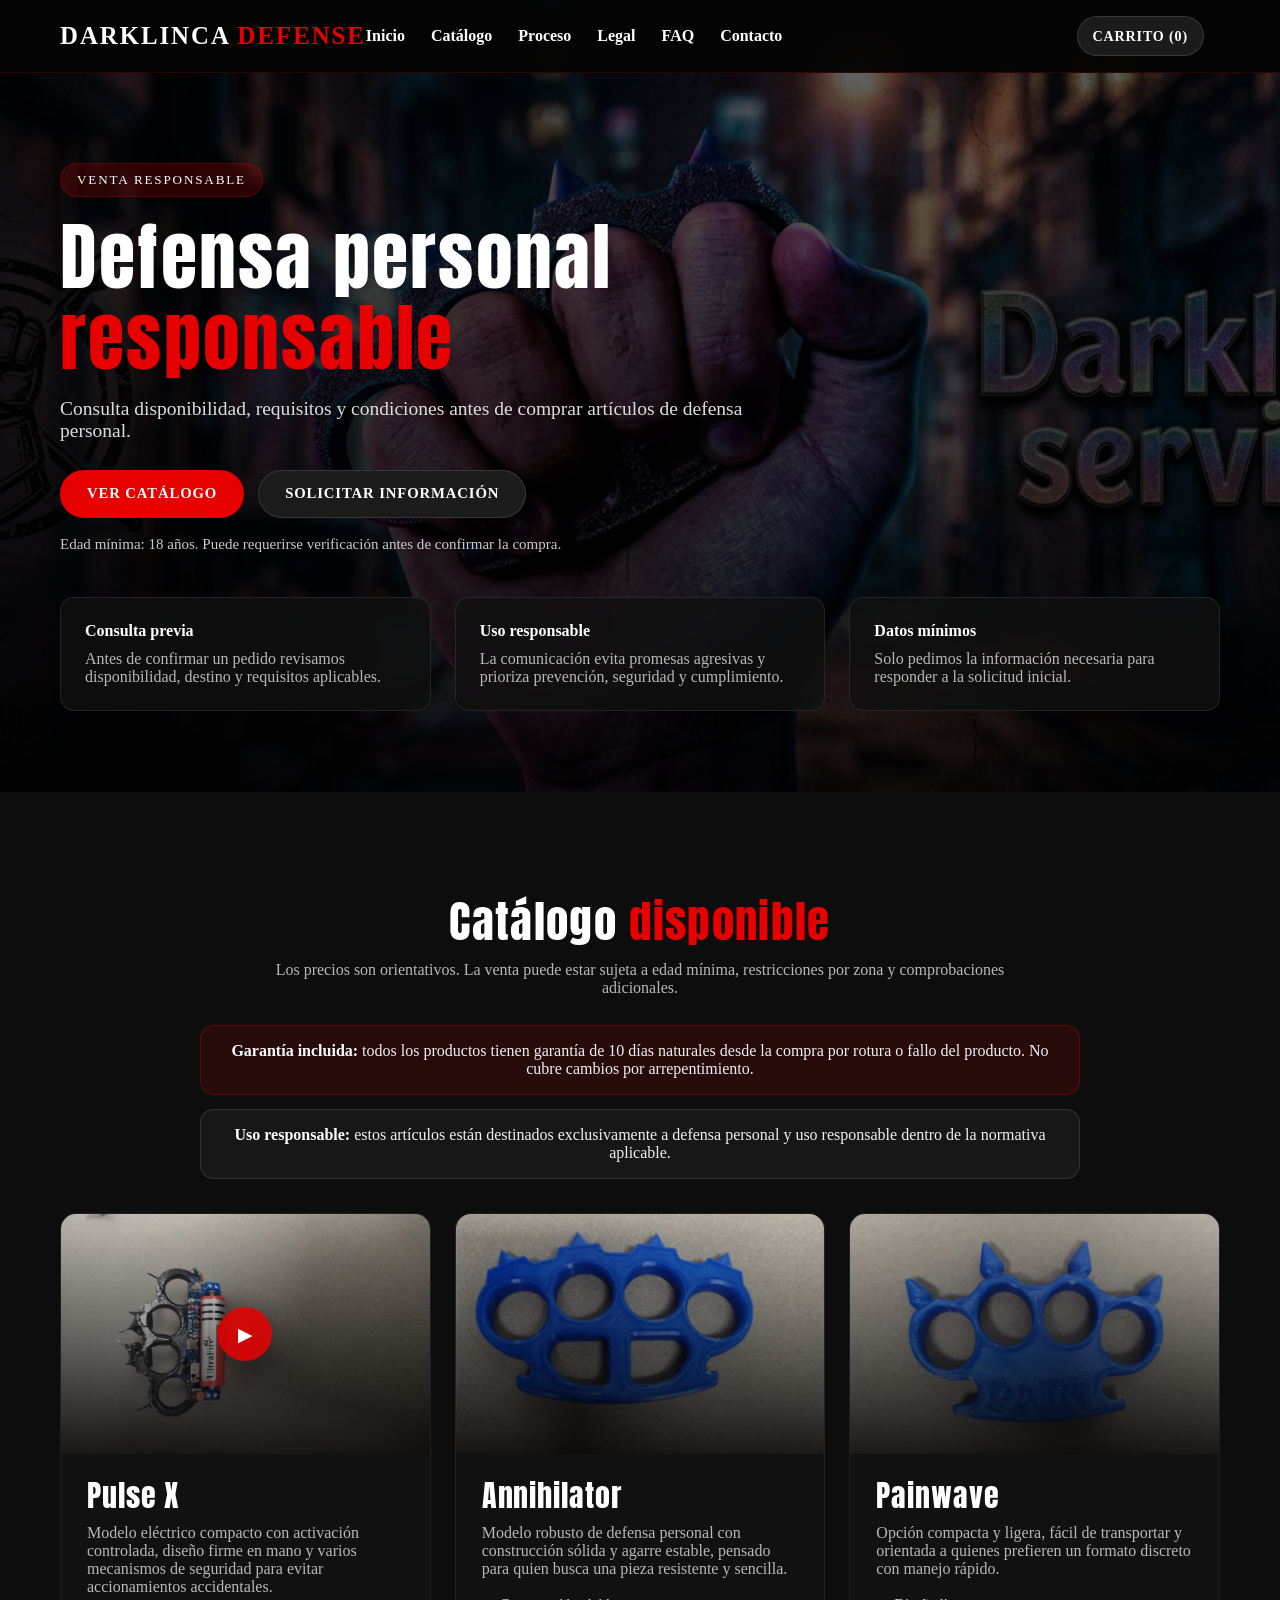
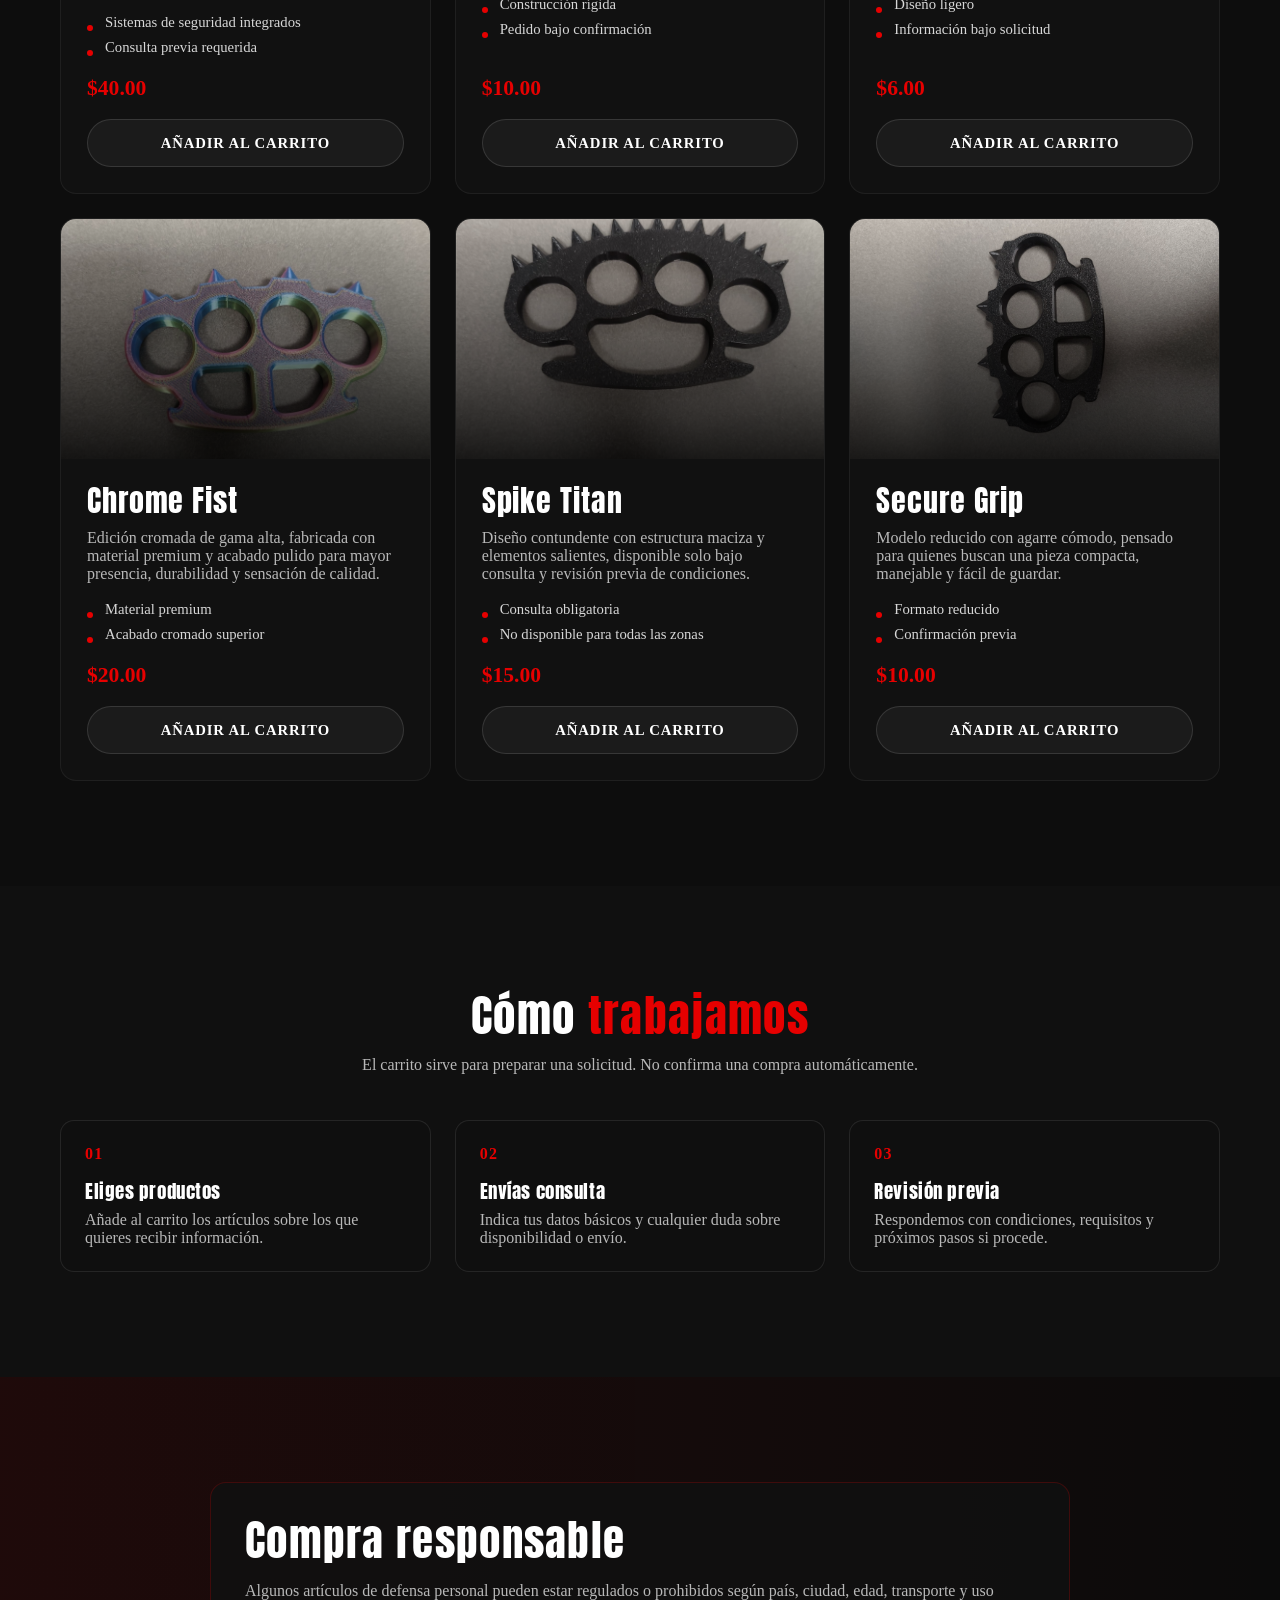
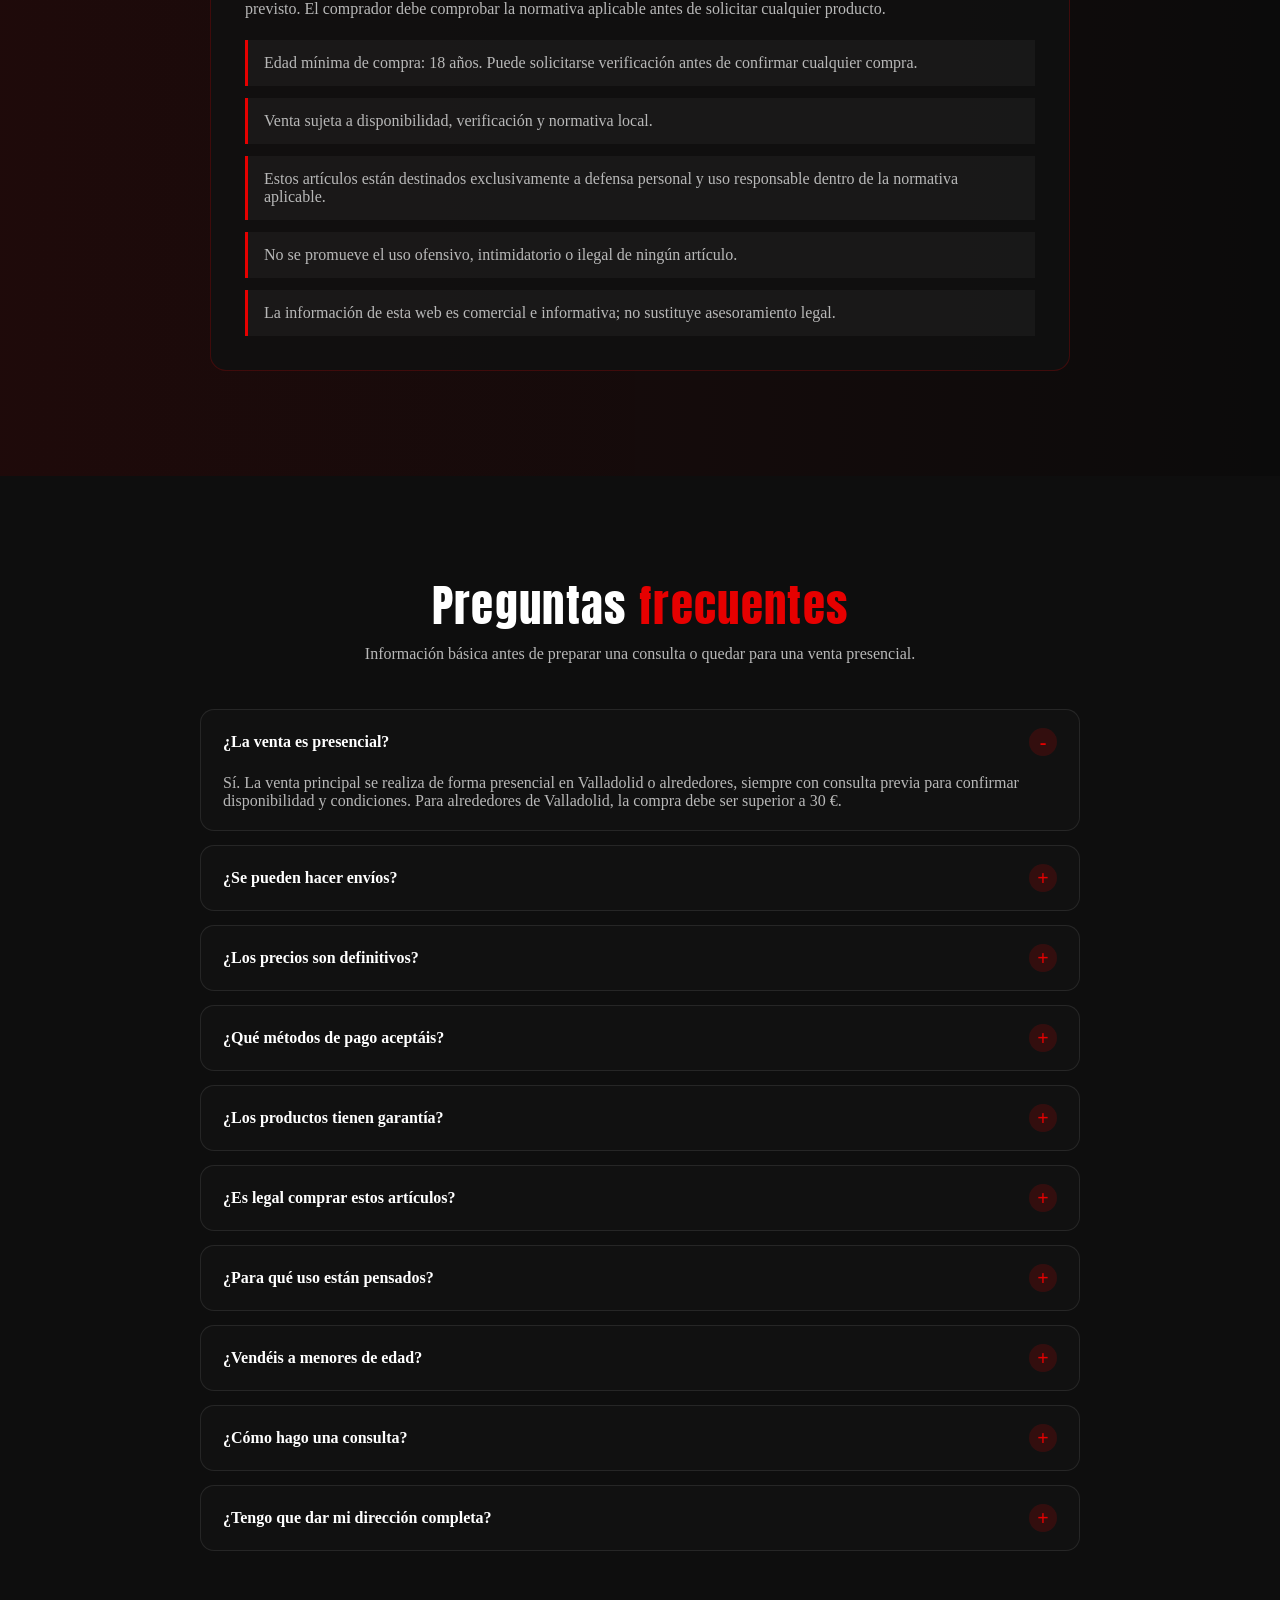
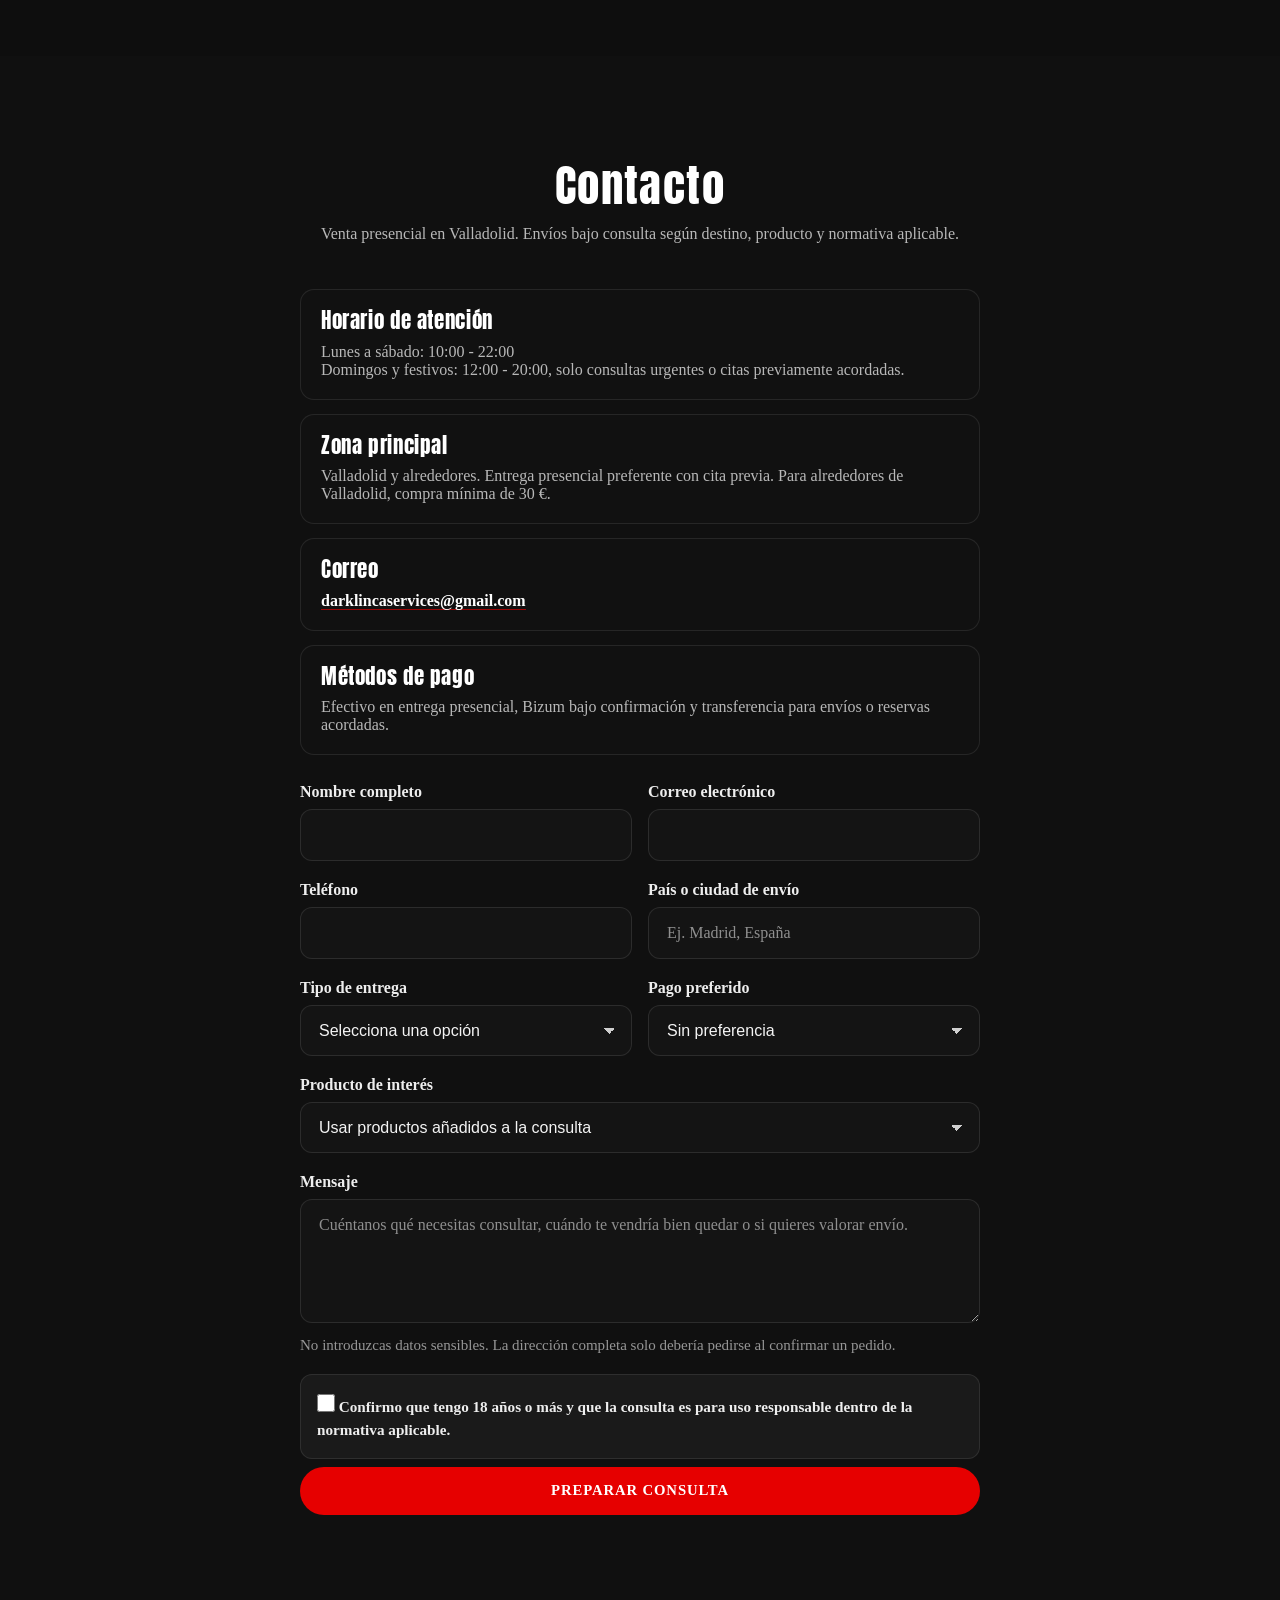
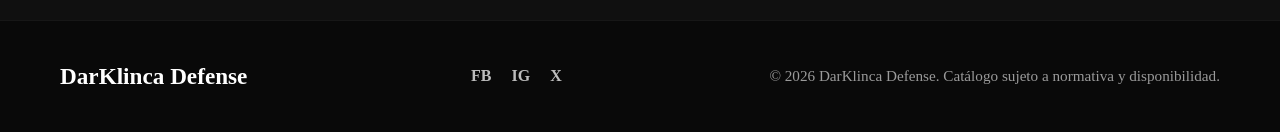
==== commit f5d38fd7: "Actualización del proyecto" ====
--- a/public/index.html
+++ b/public/index.html
@@ -5,7 +5,7 @@
     <meta name="viewport" content="width=device-width, initial-scale=1.0">
     <meta name="description" content="DarKlinca Defense: catálogo informativo de artículos de defensa personal con asesoría responsable, verificación previa y cumplimiento de normativa local.">
     <title>DarKlinca Defense | Defensa Personal Responsable</title>
-    <link rel="stylesheet" href="style.css?v=4">
+    <link rel="stylesheet" href="style.css?v=19">
     <link rel="preconnect" href="https://fonts.googleapis.com">
     <link rel="preconnect" href="https://fonts.gstatic.com" crossorigin>
     <link href="https://fonts.googleapis.com/css2?family=Anton&family=Roboto:wght@400;500;700;900&display=swap" rel="stylesheet">
@@ -20,6 +20,7 @@
                     <li><a href="#productos">Catálogo</a></li>
                     <li><a href="#proceso">Proceso</a></li>
                     <li><a href="#legal">Legal</a></li>
+                    <li><a href="#faq">FAQ</a></li>
                     <li><a href="#contacto">Contacto</a></li>
                 </ul>
             </nav>
@@ -41,13 +42,14 @@
             <div class="hero-overlay"></div>
             <div class="container">
                 <div class="hero-content">
-                    <span class="hero-badge">Asesoría y venta responsable</span>
-                    <h1>Seguridad personal con <span>criterio</span></h1>
-                    <p>Catálogo de artículos de defensa personal con atención previa, información clara y verificación de requisitos antes de cualquier compra.</p>
+                    <span class="hero-badge">Venta responsable</span>
+                    <h1>Defensa personal <span>responsable</span></h1>
+                    <p>Consulta disponibilidad, requisitos y condiciones antes de comprar artículos de defensa personal.</p>
                     <div class="hero-buttons">
                         <a href="#productos" class="btn btn-primary">Ver catálogo</a>
-                        <a href="#legal" class="btn btn-secondary">Condiciones legales</a>
-                    </div>
+                        <a href="#contacto" class="btn btn-secondary">Solicitar información</a>
+                    </div>
+                    <p class="age-note">Edad mínima: 18 años. Puede requerirse verificación antes de confirmar la compra.</p>
                 </div>
                 <div class="hero-features" aria-label="Puntos de confianza">
                     <div class="feature-grid">
@@ -74,6 +76,12 @@
                     <h2 class="section-title">Catálogo <span>disponible</span></h2>
                     <p>Los precios son orientativos. La venta puede estar sujeta a edad mínima, restricciones por zona y comprobaciones adicionales.</p>
                 </div>
+                <div class="catalog-notice">
+                    <strong>Garantía incluida:</strong> todos los productos tienen garantía de 10 días naturales desde la compra por rotura o fallo del producto. No cubre cambios por arrepentimiento.
+                </div>
+                <div class="catalog-notice responsible-notice">
+                    <strong>Uso responsable:</strong> estos artículos están destinados exclusivamente a defensa personal y uso responsable dentro de la normativa aplicable.
+                </div>
                 <div class="products-grid">
                     <article class="product-card">
                         <button class="card-image card-video" type="button" data-video-src="images/puño_taser_video.mp4" aria-label="Ver vídeo de Pulse X">
@@ -82,10 +90,10 @@
                         </button>
                         <div class="card-content">
                             <h3>Pulse X</h3>
-                            <p>Modelo eléctrico compacto para consulta informativa y verificación de disponibilidad.</p>
-                            <ul class="product-meta">
+                            <p>Modelo eléctrico compacto con activación controlada, diseño firme en mano y varios mecanismos de seguridad para evitar accionamientos accidentales.</p>
+                            <ul class="product-meta">
+                                <li>Sistemas de seguridad integrados</li>
                                 <li>Consulta previa requerida</li>
-                                <li>Uso permitido según normativa local</li>
                             </ul>
                             <div class="price">$40.00</div>
                             <button type="button" class="btn btn-secondary add-cart" data-name="Pulse X" data-price="40.00">Añadir al carrito</button>
@@ -95,7 +103,7 @@
                         <div class="card-image image-annihilator" role="img" aria-label="Annihilator"></div>
                         <div class="card-content">
                             <h3>Annihilator</h3>
-                            <p>Artículo metálico de defensa personal sujeto a revisión de requisitos antes de la venta.</p>
+                            <p>Modelo robusto de defensa personal con construcción sólida y agarre estable, pensado para quien busca una pieza resistente y sencilla.</p>
                             <ul class="product-meta">
                                 <li>Construcción rígida</li>
                                 <li>Pedido bajo confirmación</li>
@@ -108,9 +116,9 @@
                         <div class="card-image image-painwave" role="img" aria-label="Painwave"></div>
                         <div class="card-content">
                             <h3>Painwave</h3>
-                            <p>Formato compacto para catálogo, con confirmación individual antes de tramitar solicitudes.</p>
-                            <ul class="product-meta">
-                                <li>Diseño compacto</li>
+                            <p>Opción compacta y ligera, fácil de transportar y orientada a quienes prefieren un formato discreto con manejo rápido.</p>
+                            <ul class="product-meta">
+                                <li>Diseño ligero</li>
                                 <li>Información bajo solicitud</li>
                             </ul>
                             <div class="price">$6.00</div>
@@ -121,10 +129,10 @@
                         <div class="card-image image-chrome" role="img" aria-label="Chrome Fist"></div>
                         <div class="card-content">
                             <h3>Chrome Fist</h3>
-                            <p>Modelo cromado para clientes que solicitan información de materiales y disponibilidad.</p>
-                            <ul class="product-meta">
-                                <li>Acabado metálico</li>
-                                <li>Disponibilidad variable</li>
+                            <p>Edición cromada de gama alta, fabricada con material premium y acabado pulido para mayor presencia, durabilidad y sensación de calidad.</p>
+                            <ul class="product-meta">
+                                <li>Material premium</li>
+                                <li>Acabado cromado superior</li>
                             </ul>
                             <div class="price">$20.00</div>
                             <button type="button" class="btn btn-secondary add-cart" data-name="Chrome Fist" data-price="20.00">Añadir al carrito</button>
@@ -134,7 +142,7 @@
                         <div class="card-image image-spike" role="img" aria-label="Spike Titan"></div>
                         <div class="card-content">
                             <h3>Spike Titan</h3>
-                            <p>Artículo de catálogo con elementos salientes, revisado caso por caso antes de confirmar.</p>
+                            <p>Diseño contundente con estructura maciza y elementos salientes, disponible solo bajo consulta y revisión previa de condiciones.</p>
                             <ul class="product-meta">
                                 <li>Consulta obligatoria</li>
                                 <li>No disponible para todas las zonas</li>
@@ -147,7 +155,7 @@
                         <div class="card-image image-secure" role="img" aria-label="Secure Grip"></div>
                         <div class="card-content">
                             <h3>Secure Grip</h3>
-                            <p>Modelo pequeño orientado a solicitudes de información, disponibilidad y requisitos de compra.</p>
+                            <p>Modelo reducido con agarre cómodo, pensado para quienes buscan una pieza compacta, manejable y fácil de guardar.</p>
                             <ul class="product-meta">
                                 <li>Formato reducido</li>
                                 <li>Confirmación previa</li>
@@ -192,7 +200,9 @@
                     <h2>Compra responsable</h2>
                     <p>Algunos artículos de defensa personal pueden estar regulados o prohibidos según país, ciudad, edad, transporte y uso previsto. El comprador debe comprobar la normativa aplicable antes de solicitar cualquier producto.</p>
                     <div class="legal-list">
+                        <p>Edad mínima de compra: 18 años. Puede solicitarse verificación antes de confirmar cualquier compra.</p>
                         <p>Venta sujeta a disponibilidad, verificación y normativa local.</p>
+                        <p>Estos artículos están destinados exclusivamente a defensa personal y uso responsable dentro de la normativa aplicable.</p>
                         <p>No se promueve el uso ofensivo, intimidatorio o ilegal de ningún artículo.</p>
                         <p>La información de esta web es comercial e informativa; no sustituye asesoramiento legal.</p>
                     </div>
@@ -200,14 +210,85 @@
             </div>
         </section>
 
+        <section id="faq" class="faq">
+            <div class="container">
+                <div class="section-heading">
+                    <h2 class="section-title">Preguntas <span>frecuentes</span></h2>
+                    <p>Información básica antes de preparar una consulta o quedar para una venta presencial.</p>
+                </div>
+                <div class="faq-grid">
+                    <details class="faq-item" open>
+                        <summary>¿La venta es presencial?</summary>
+                        <p>Sí. La venta principal se realiza de forma presencial en Valladolid o alrededores, siempre con consulta previa para confirmar disponibilidad y condiciones. Para alrededores de Valladolid, la compra debe ser superior a 30 €.</p>
+                    </details>
+                    <details class="faq-item">
+                        <summary>¿Se pueden hacer envíos?</summary>
+                        <p>Sí, se pueden valorar envíos según destino, producto y normativa aplicable. Antes de enviar nada se revisan disponibilidad, condiciones y datos necesarios.</p>
+                    </details>
+                    <details class="faq-item">
+                        <summary>¿Los precios son definitivos?</summary>
+                        <p>Los precios del catálogo son orientativos. El importe final puede cambiar según disponibilidad, entrega presencial, envío o condiciones concretas del pedido.</p>
+                    </details>
+                    <details class="faq-item">
+                        <summary>¿Qué métodos de pago aceptáis?</summary>
+                        <p>Para entregas presenciales en Valladolid se acepta efectivo. También se puede valorar Bizum bajo confirmación. Para envíos o reservas acordadas, transferencia previa.</p>
+                    </details>
+                    <details class="faq-item">
+                        <summary>¿Los productos tienen garantía?</summary>
+                        <p>Sí. Todos los productos tienen garantía de 10 días naturales desde la compra si se rompen o presentan un fallo. No se aceptan cambios o devoluciones simplemente porque el comprador ya no lo quiera.</p>
+                    </details>
+                    <details class="faq-item">
+                        <summary>¿Es legal comprar estos artículos?</summary>
+                        <p>Depende del producto y de la normativa de tu zona. El comprador debe comprobar si puede adquirir, transportar y usar el artículo legalmente.</p>
+                    </details>
+                    <details class="faq-item">
+                        <summary>¿Para qué uso están pensados?</summary>
+                        <p>Están destinados exclusivamente a defensa personal responsable. No se promueve ningún uso ofensivo, intimidatorio o contrario a la normativa aplicable.</p>
+                    </details>
+                    <details class="faq-item">
+                        <summary>¿Vendéis a menores de edad?</summary>
+                        <p>No. La edad mínima de compra es 18 años y puede requerirse verificación antes de confirmar una compra o entrega.</p>
+                    </details>
+                    <details class="faq-item">
+                        <summary>¿Cómo hago una consulta?</summary>
+                        <p>Añade los productos a la lista, completa el formulario y prepara la solicitud. Después se revisa el caso y se responde con disponibilidad y próximos pasos.</p>
+                    </details>
+                    <details class="faq-item">
+                        <summary>¿Tengo que dar mi dirección completa?</summary>
+                        <p>No al principio. Para una consulta basta con nombre, contacto y ciudad o zona. La dirección completa solo debería pedirse si se confirma un envío.</p>
+                    </details>
+                </div>
+            </div>
+        </section>
+
         <section id="contacto" class="contact">
             <div class="container">
                 <div class="section-heading">
                     <h2 class="section-title">Contacto</h2>
-                    <p>Envíanos una consulta y te responderemos con disponibilidad, condiciones y próximos pasos.</p>
+                    <p>Venta presencial en Valladolid. Envíos bajo consulta según destino, producto y normativa aplicable.</p>
                 </div>
                 <div class="contact-wrapper">
+                    <div class="contact-info">
+                        <div>
+                            <h3>Horario de atención</h3>
+                            <p>Lunes a sábado: 10:00 - 22:00</p>
+                            <p>Domingos y festivos: 12:00 - 20:00, solo consultas urgentes o citas previamente acordadas.</p>
+                        </div>
+                        <div>
+                            <h3>Zona principal</h3>
+                            <p>Valladolid y alrededores. Entrega presencial preferente con cita previa. Para alrededores de Valladolid, compra mínima de 30 €.</p>
+                        </div>
+                        <div>
+                            <h3>Correo</h3>
+                            <p><a href="mailto:darklincaservices@gmail.com">darklincaservices@gmail.com</a></p>
+                        </div>
+                        <div>
+                            <h3>Métodos de pago</h3>
+                            <p>Efectivo en entrega presencial, Bizum bajo confirmación y transferencia para envíos o reservas acordadas.</p>
+                        </div>
+                    </div>
                     <form class="contact-form" action="#" method="POST" novalidate>
+                        <div class="form-row">
                         <div class="form-group">
                             <label for="name">Nombre completo</label>
                             <input id="name" type="text" name="name" autocomplete="name" required>
@@ -216,6 +297,8 @@
                             <label for="email">Correo electrónico</label>
                             <input id="email" type="email" name="email" autocomplete="email" required>
                         </div>
+                        </div>
+                        <div class="form-row">
                         <div class="form-group">
                             <label for="phone">Teléfono</label>
                             <input id="phone" type="tel" name="phone" autocomplete="tel" required>
@@ -224,11 +307,50 @@
                             <label for="location">País o ciudad de envío</label>
                             <input id="location" type="text" name="location" autocomplete="address-level2" placeholder="Ej. Madrid, España">
                         </div>
+                        </div>
+                        <div class="form-row">
+                        <div class="form-group">
+                            <label for="delivery">Tipo de entrega</label>
+                            <select id="delivery" name="delivery" required>
+                                <option value="">Selecciona una opción</option>
+                                <option value="Entrega presencial en Valladolid">Entrega presencial en Valladolid</option>
+                                <option value="Entrega en alrededores de Valladolid - mínimo 30 €">Entrega en alrededores de Valladolid - mínimo 30 €</option>
+                                <option value="Envío bajo consulta">Envío bajo consulta</option>
+                                <option value="Solo información">Solo información</option>
+                            </select>
+                        </div>
+                        <div class="form-group">
+                            <label for="payment">Pago preferido</label>
+                            <select id="payment" name="payment">
+                                <option value="">Sin preferencia</option>
+                                <option value="Efectivo">Efectivo</option>
+                                <option value="Bizum bajo confirmación">Bizum bajo confirmación</option>
+                                <option value="Transferencia">Transferencia</option>
+                            </select>
+                        </div>
+                        </div>
+                        <div class="form-group">
+                            <label for="interest">Producto de interés</label>
+                            <select id="interest" name="interest">
+                                <option value="">Usar productos añadidos a la consulta</option>
+                                <option value="Pulse X">Pulse X</option>
+                                <option value="Annihilator">Annihilator</option>
+                                <option value="Painwave">Painwave</option>
+                                <option value="Chrome Fist">Chrome Fist</option>
+                                <option value="Spike Titan">Spike Titan</option>
+                                <option value="Secure Grip">Secure Grip</option>
+                                <option value="Varios productos">Varios productos</option>
+                            </select>
+                        </div>
                         <div class="form-group">
                             <label for="message">Mensaje</label>
-                            <textarea id="message" name="message" rows="5" required placeholder="Cuéntanos qué necesitas consultar."></textarea>
+                            <textarea id="message" name="message" rows="5" required placeholder="Cuéntanos qué necesitas consultar, cuándo te vendría bien quedar o si quieres valorar envío."></textarea>
                             <small class="form-note">No introduzcas datos sensibles. La dirección completa solo debería pedirse al confirmar un pedido.</small>
                         </div>
+                        <label class="check-group">
+                            <input type="checkbox" name="ageConfirm" required>
+                            <span>Confirmo que tengo 18 años o más y que la consulta es para uso responsable dentro de la normativa aplicable.</span>
+                        </label>
                         <button type="submit" class="btn btn-primary btn-block">Preparar consulta</button>
                     </form>
                 </div>
--- a/public/style.css
+++ b/public/style.css
@@ -149,22 +149,22 @@
 }
 
 .hero {
-    min-height: 100vh;
+    min-height: 88vh;
     background-image: url('images/puño_banner.png');
     background-size: cover;
     background-position: center;
     display: flex;
     align-items: center;
     position: relative;
-    padding: 105px 0 40px;
+    padding: 96px 0 34px;
 }
 
 .hero-overlay {
     position: absolute;
     inset: 0;
     background:
-        linear-gradient(90deg, rgba(0, 0, 0, 0.86), rgba(0, 0, 0, 0.58)),
-        linear-gradient(180deg, rgba(0, 0, 0, 0.25), rgba(0, 0, 0, 0.86));
+        linear-gradient(90deg, rgba(0, 0, 0, 0.76), rgba(0, 0, 0, 0.42)),
+        linear-gradient(180deg, rgba(0, 0, 0, 0.12), rgba(0, 0, 0, 0.76));
 }
 
 .hero .container,
@@ -175,18 +175,27 @@
 
 .hero-content {
     max-width: 790px;
+    padding-top: 20px;
 }
 
 .hero-content h1 {
-    font-size: clamp(3rem, 7vw, 5.8rem);
-    margin-bottom: 24px;
+    font-size: clamp(2.65rem, 5.8vw, 4.9rem);
+    margin-bottom: 20px;
 }
 
 .hero-content p {
-    font-size: clamp(1.05rem, 2vw, 1.35rem);
-    margin-bottom: 34px;
+    font-size: clamp(1rem, 1.6vw, 1.22rem);
+    margin-bottom: 28px;
     color: #dddddd;
     max-width: 700px;
+}
+
+.hero-content .age-note {
+    max-width: 620px;
+    margin-top: 18px;
+    margin-bottom: 0;
+    color: #c9c9c9;
+    font-size: 0.94rem;
 }
 
 .hero-badge {
@@ -209,7 +218,7 @@
 }
 
 .hero-features {
-    padding-top: 64px;
+    padding-top: 44px;
 }
 
 .feature-grid,
@@ -303,6 +312,7 @@
 .products,
 .process,
 .legal,
+.faq,
 .contact {
     padding: 105px 0;
 }
@@ -313,6 +323,27 @@
 
 .products-grid {
     grid-template-columns: repeat(3, 1fr);
+}
+
+.catalog-notice {
+    max-width: 880px;
+    margin: -18px auto 34px;
+    padding: 16px 20px;
+    background-color: rgba(230, 0, 0, 0.12);
+    border: 1px solid rgba(230, 0, 0, 0.32);
+    border-radius: 14px;
+    color: #f0f0f0;
+    text-align: center;
+}
+
+.catalog-notice strong {
+    color: var(--text);
+}
+
+.responsible-notice {
+    margin-top: -20px;
+    background-color: rgba(255, 255, 255, 0.045);
+    border-color: rgba(255, 255, 255, 0.12);
 }
 
 .product-card {
@@ -498,6 +529,64 @@
     background-color: rgba(255, 255, 255, 0.04);
 }
 
+.faq {
+    background-color: #0e0e0e;
+}
+
+.faq-grid {
+    max-width: 880px;
+    margin: 0 auto;
+    display: grid;
+    gap: 14px;
+}
+
+.faq-item {
+    background-color: var(--panel);
+    border: 1px solid var(--line);
+    border-radius: 14px;
+    overflow: hidden;
+}
+
+.faq-item summary {
+    min-height: 58px;
+    display: flex;
+    align-items: center;
+    justify-content: space-between;
+    gap: 18px;
+    padding: 18px 22px;
+    cursor: pointer;
+    color: var(--text);
+    font-weight: 900;
+    list-style: none;
+}
+
+.faq-item summary::-webkit-details-marker {
+    display: none;
+}
+
+.faq-item summary::after {
+    content: '+';
+    flex: 0 0 auto;
+    width: 28px;
+    height: 28px;
+    display: grid;
+    place-items: center;
+    border-radius: 999px;
+    background-color: rgba(230, 0, 0, 0.16);
+    color: var(--accent);
+    font-size: 1.25rem;
+    line-height: 1;
+}
+
+.faq-item[open] summary::after {
+    content: '-';
+}
+
+.faq-item p {
+    padding: 0 22px 20px;
+    color: var(--muted);
+}
+
 .contact {
     background-color: #101010;
 }
@@ -505,6 +594,45 @@
 .contact-wrapper {
     max-width: 680px;
     margin: 0 auto;
+}
+
+.form-row {
+    display: grid;
+    grid-template-columns: repeat(2, minmax(0, 1fr));
+    gap: 16px;
+}
+
+.contact-info {
+    display: grid;
+    gap: 14px;
+    margin-bottom: 28px;
+}
+
+.contact-info > div {
+    padding: 20px;
+    background-color: var(--panel);
+    border: 1px solid var(--line);
+    border-radius: 14px;
+}
+
+.contact-info h3 {
+    margin-bottom: 10px;
+    font-size: 1.3rem;
+}
+
+.contact-info p {
+    color: var(--muted);
+}
+
+.contact-info a {
+    color: var(--text);
+    font-weight: 900;
+    border-bottom: 1px solid rgba(230, 0, 0, 0.65);
+}
+
+.contact-info a:hover,
+.contact-info a:focus-visible {
+    color: var(--accent);
 }
 
 .contact-form .form-group {
@@ -519,6 +647,7 @@
 }
 
 .contact-form input,
+.contact-form select,
 .contact-form textarea {
     width: 100%;
     padding: 16px 18px;
@@ -531,6 +660,7 @@
 }
 
 .contact-form input:focus,
+.contact-form select:focus,
 .contact-form textarea:focus {
     border-color: var(--accent);
     outline: none;
@@ -540,6 +670,40 @@
 .contact-form input::placeholder,
 .contact-form textarea::placeholder {
     color: #8f8f8f;
+}
+
+.contact-form select {
+    appearance: none;
+    background-image:
+        linear-gradient(45deg, transparent 50%, #cfcfcf 50%),
+        linear-gradient(135deg, #cfcfcf 50%, transparent 50%);
+    background-position:
+        calc(100% - 22px) 50%,
+        calc(100% - 16px) 50%;
+    background-size: 6px 6px, 6px 6px;
+    background-repeat: no-repeat;
+}
+
+.check-group {
+    display: flex;
+    align-items: flex-start;
+    gap: 12px;
+    margin: 2px 0 22px;
+    padding: 16px;
+    background-color: rgba(255, 255, 255, 0.045);
+    border: 1px solid var(--line);
+    border-radius: 12px;
+    color: #d6d6d6;
+    font-size: 0.95rem;
+    line-height: 1.5;
+}
+
+.check-group input {
+    width: 18px;
+    height: 18px;
+    margin-top: 3px;
+    accent-color: var(--accent);
+    flex: 0 0 auto;
 }
 
 .btn-block {
@@ -809,12 +973,18 @@
     .products,
     .process,
     .legal,
+    .faq,
     .contact {
         padding: 76px 0;
     }
 
     .products-grid {
         grid-template-columns: 1fr;
+    }
+
+    .form-row {
+        grid-template-columns: 1fr;
+        gap: 0;
     }
 
     .card-image {
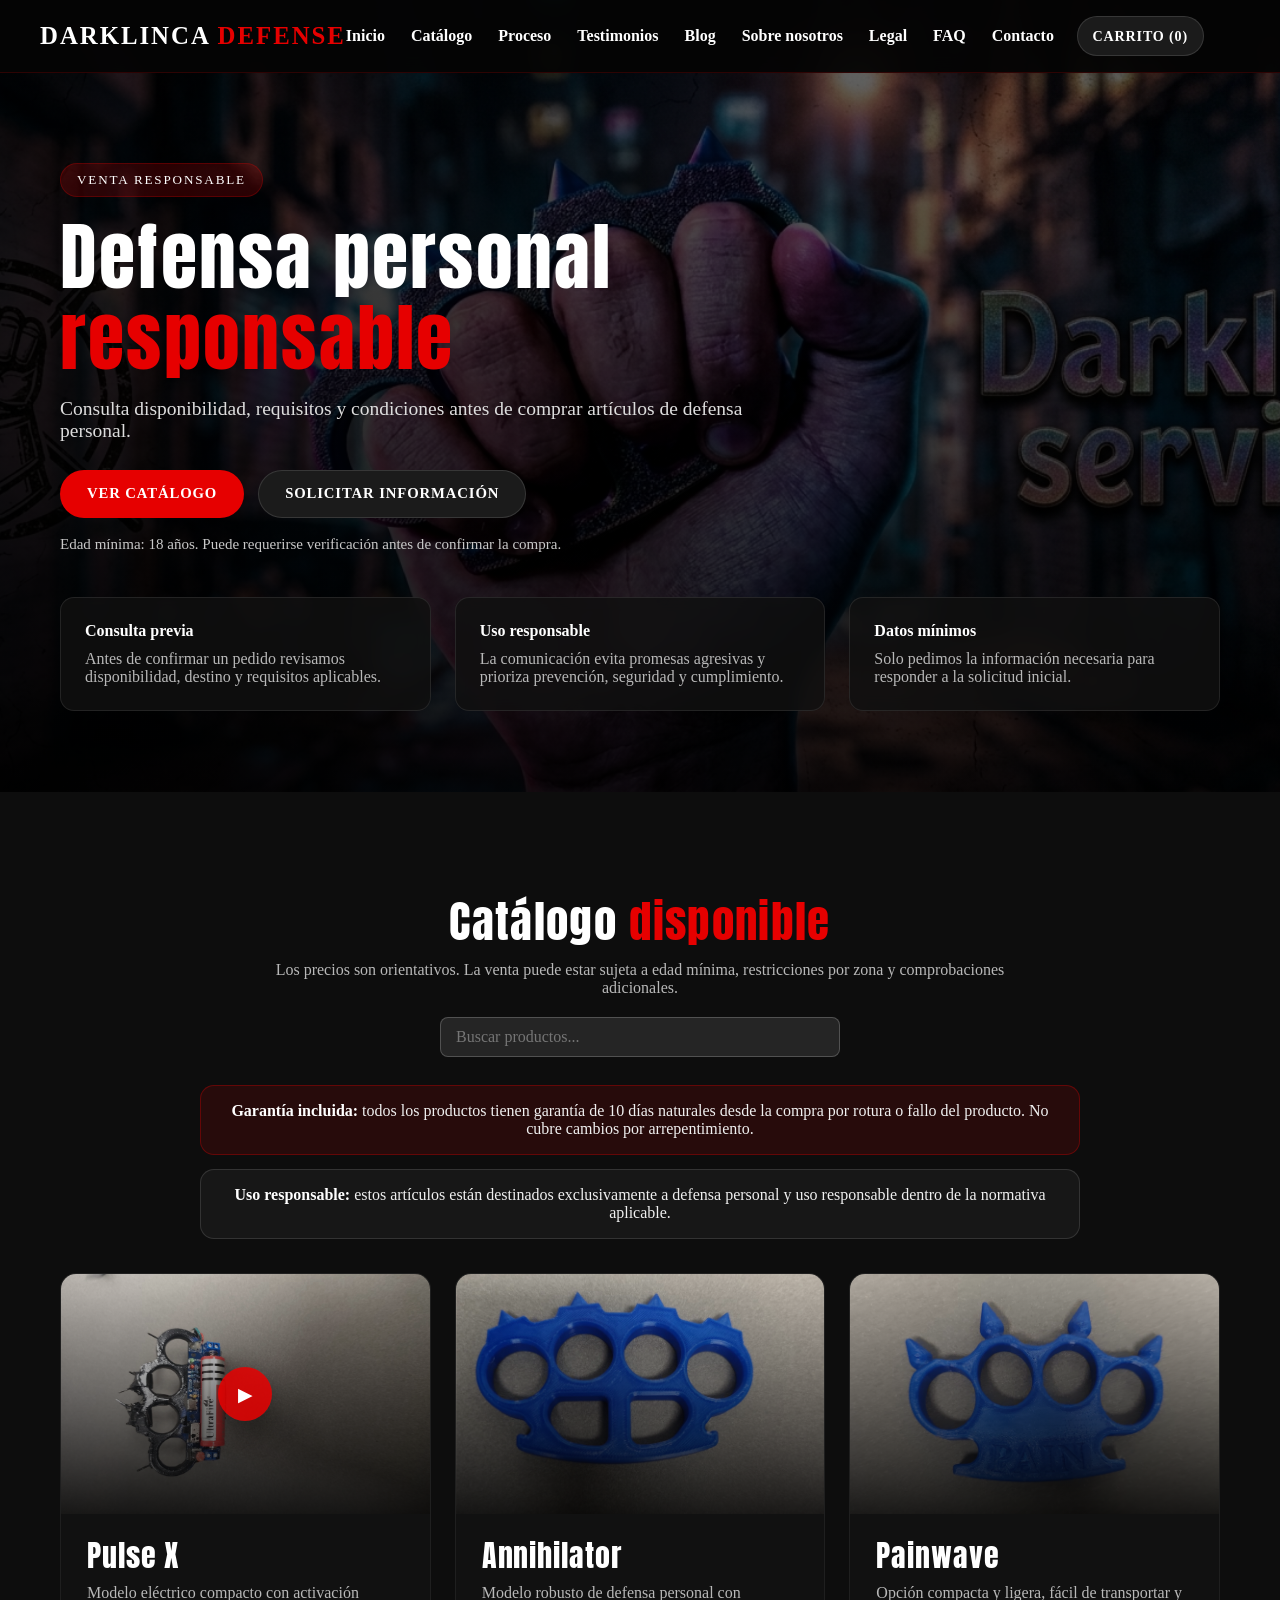
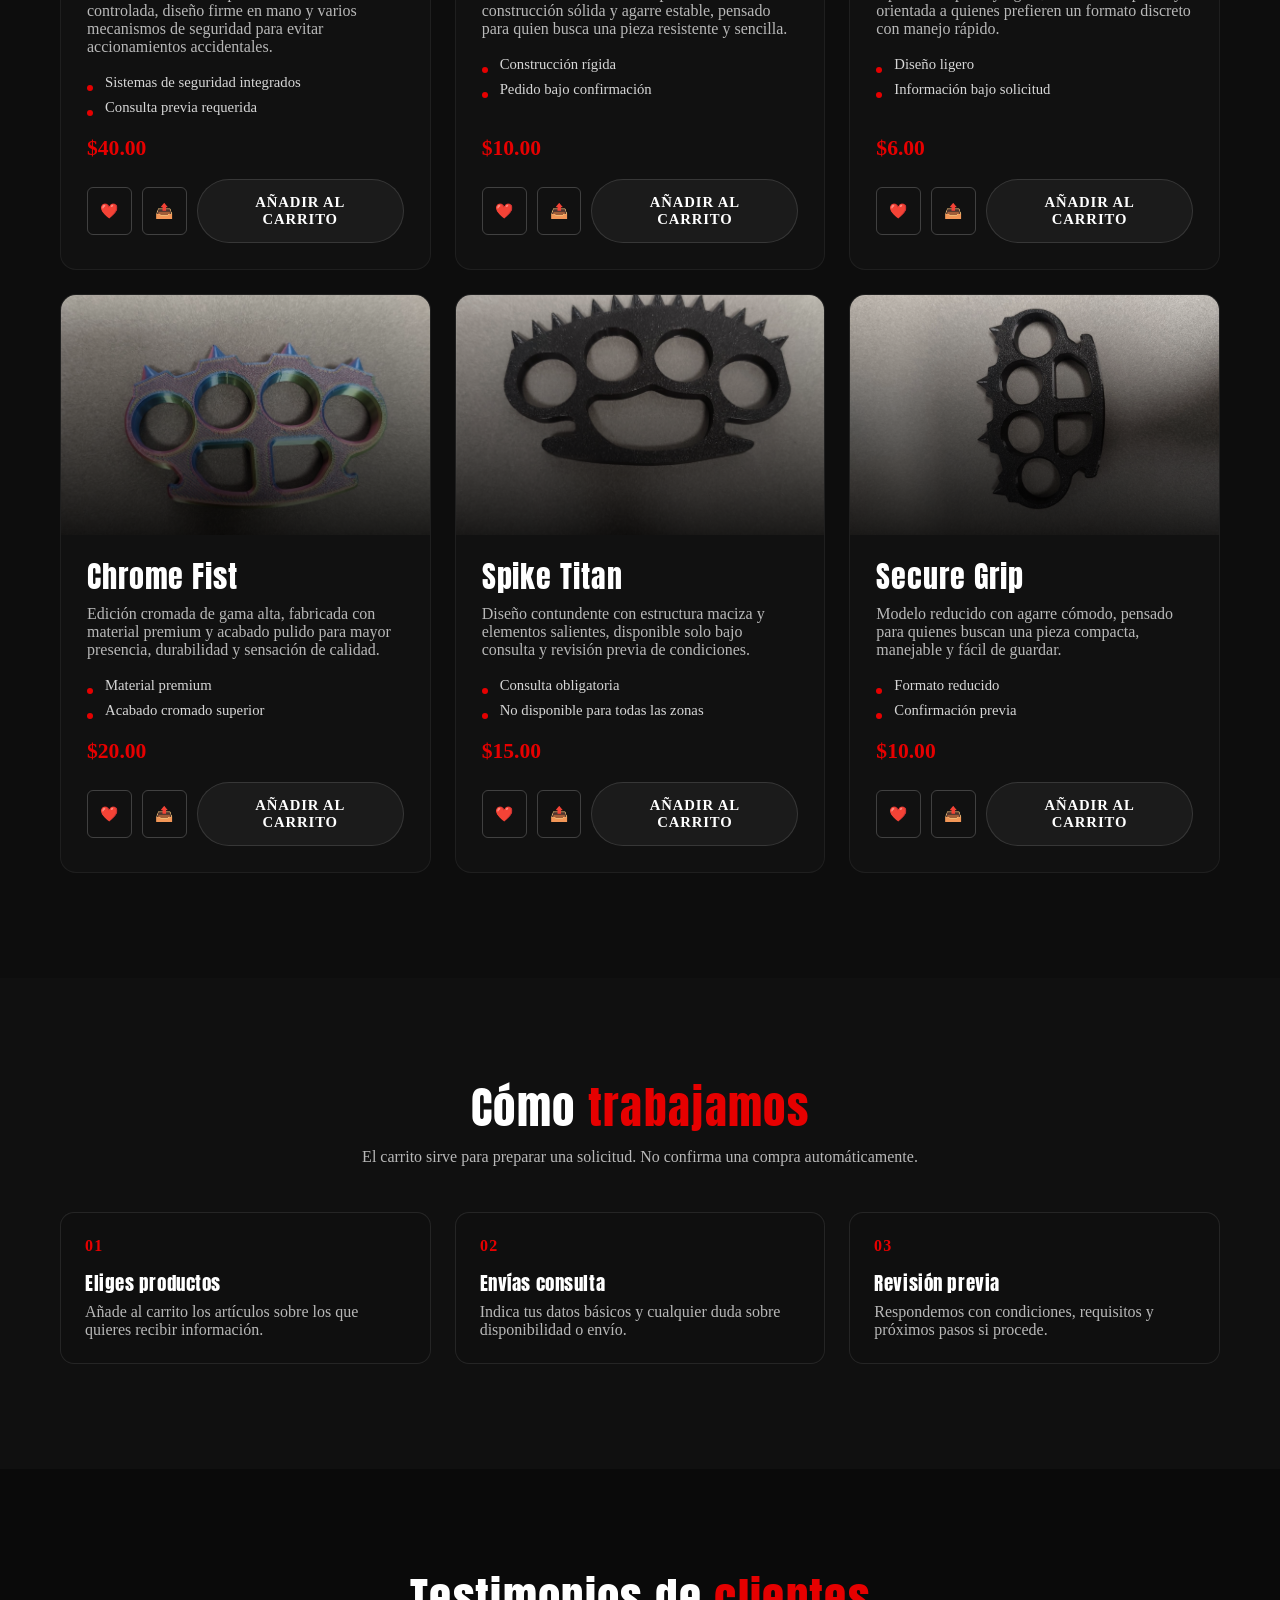
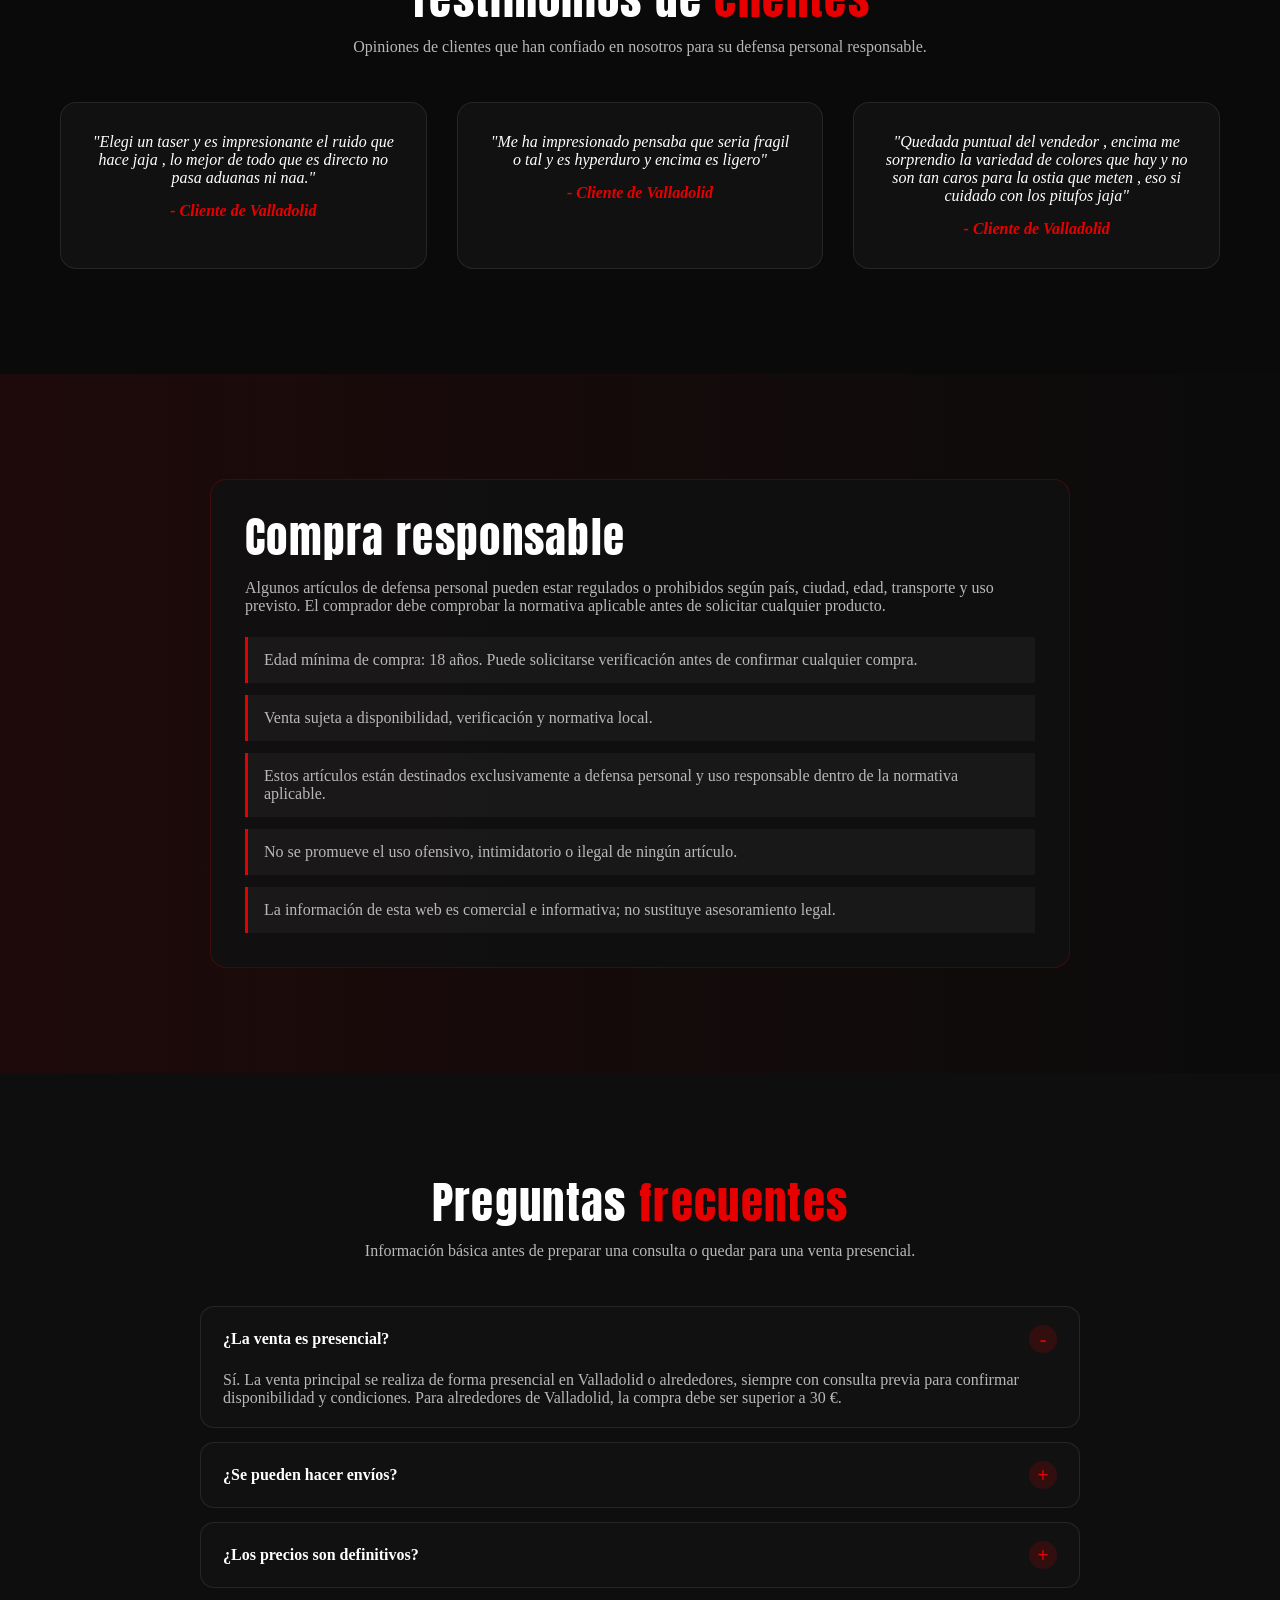
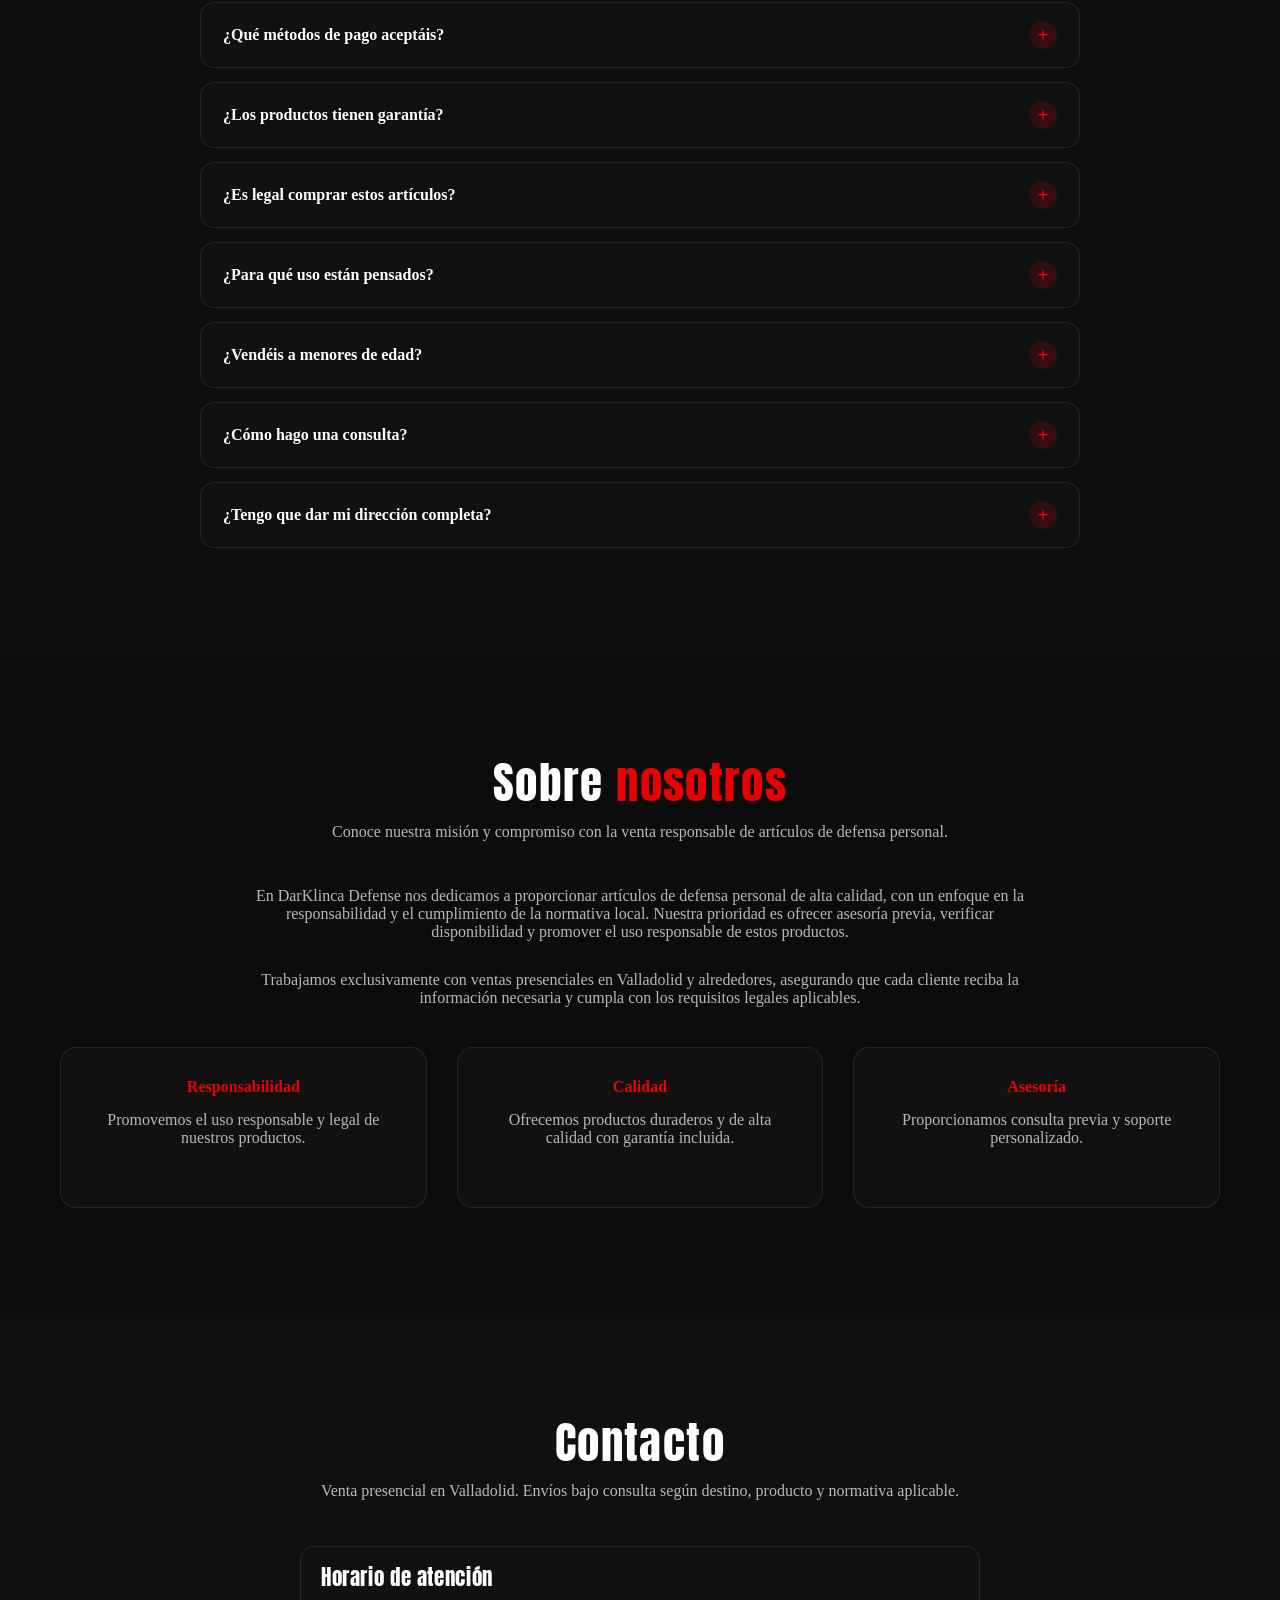
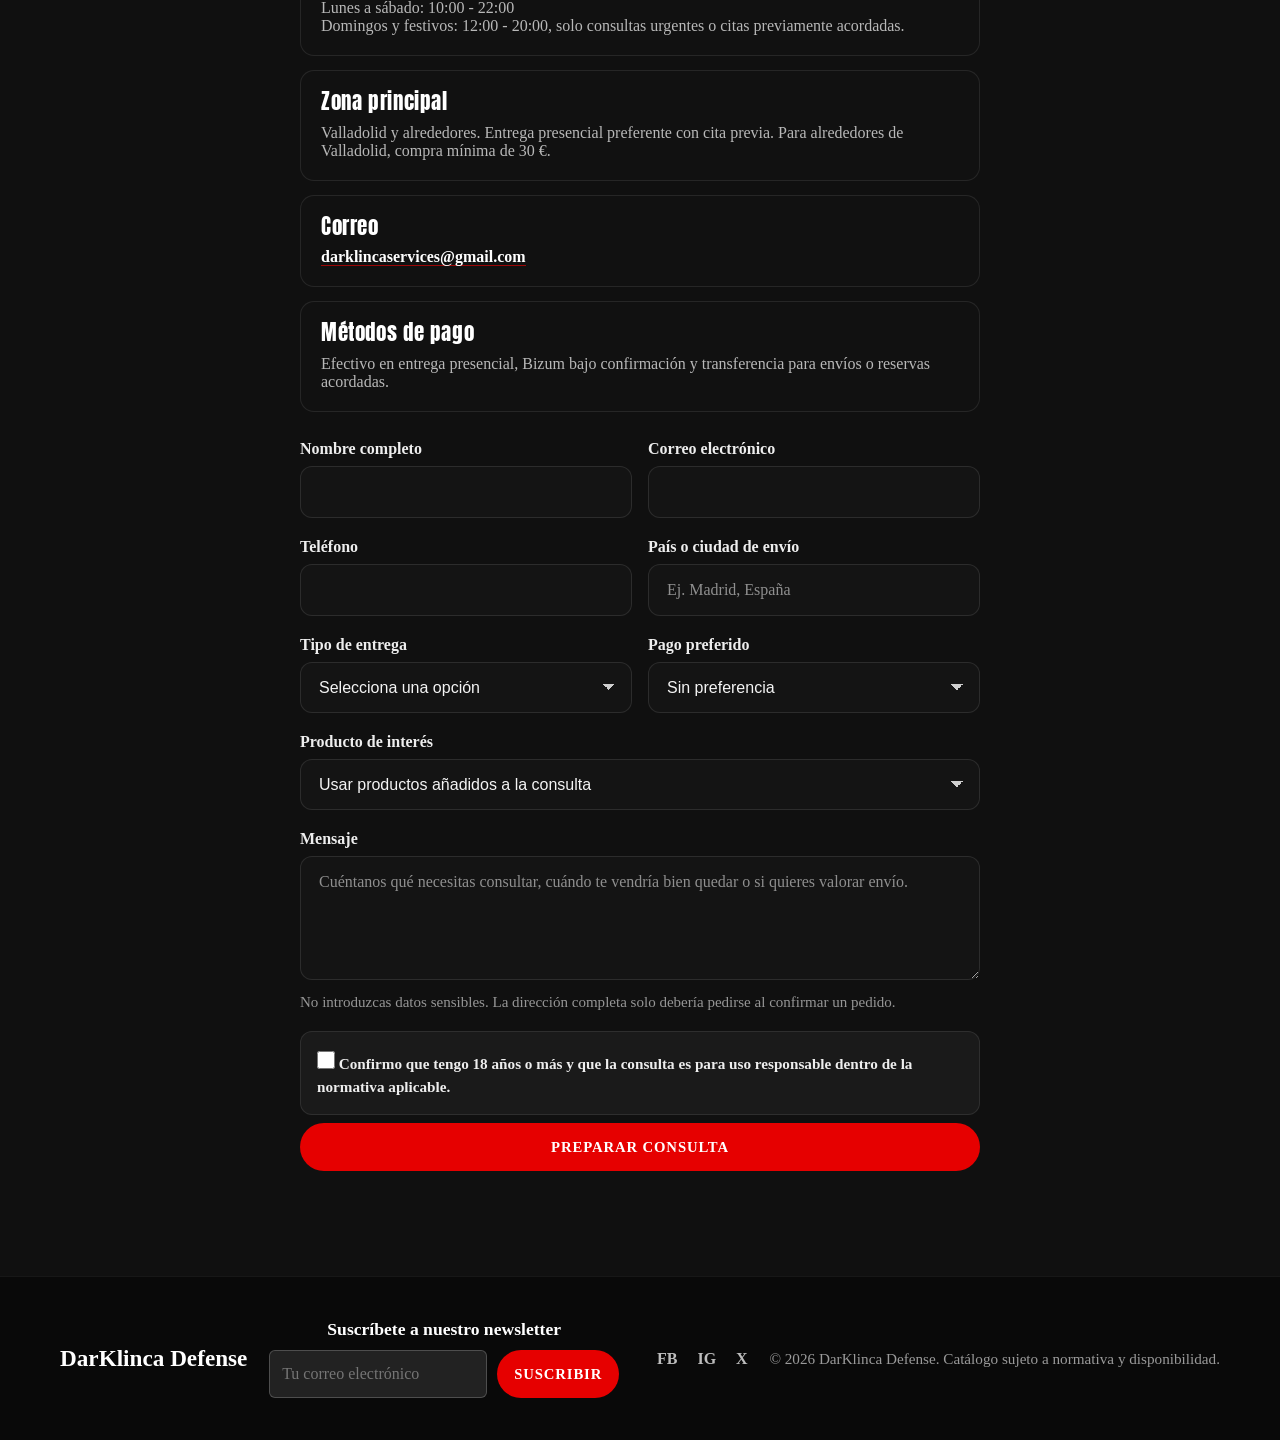
==== commit 94fadcaa: "Actualización del proyecto" ====
--- a/public/index.html
+++ b/public/index.html
@@ -4,6 +4,15 @@
     <meta charset="UTF-8">
     <meta name="viewport" content="width=device-width, initial-scale=1.0">
     <meta name="description" content="DarKlinca Defense: catálogo informativo de artículos de defensa personal con asesoría responsable, verificación previa y cumplimiento de normativa local.">
+    <meta name="keywords" content="defensa personal, artículos de seguridad, venta responsable, Valladolid, normativa local">
+    <meta name="author" content="DarKlinca Defense">
+    <meta name="robots" content="index, follow">
+    <meta property="og:title" content="DarKlinca Defense | Defensa Personal Responsable">
+    <meta property="og:description" content="Catálogo de artículos de defensa personal con venta responsable y asesoría previa.">
+    <meta property="og:image" content="images/puño_dis.jpeg">
+    <meta property="og:url" content="https://darklinca-defense.com">
+    <meta name="twitter:card" content="summary_large_image">
+    <link rel="manifest" href="manifest.json">
     <title>DarKlinca Defense | Defensa Personal Responsable</title>
     <link rel="stylesheet" href="style.css?v=19">
     <link rel="preconnect" href="https://fonts.googleapis.com">
@@ -19,6 +28,9 @@
                     <li><a href="#inicio">Inicio</a></li>
                     <li><a href="#productos">Catálogo</a></li>
                     <li><a href="#proceso">Proceso</a></li>
+                    <li><a href="#testimonios">Testimonios</a></li>
+                    <li><a href="#blog">Blog</a></li>
+                    <li><a href="#sobre-nosotros">Sobre nosotros</a></li>
                     <li><a href="#legal">Legal</a></li>
                     <li><a href="#faq">FAQ</a></li>
                     <li><a href="#contacto">Contacto</a></li>
@@ -75,6 +87,9 @@
                 <div class="section-heading">
                     <h2 class="section-title">Catálogo <span>disponible</span></h2>
                     <p>Los precios son orientativos. La venta puede estar sujeta a edad mínima, restricciones por zona y comprobaciones adicionales.</p>
+                    <div class="search-container">
+                        <input type="text" id="product-search" placeholder="Buscar productos..." aria-label="Buscar productos">
+                    </div>
                 </div>
                 <div class="catalog-notice">
                     <strong>Garantía incluida:</strong> todos los productos tienen garantía de 10 días naturales desde la compra por rotura o fallo del producto. No cubre cambios por arrepentimiento.
@@ -96,7 +111,11 @@
                                 <li>Consulta previa requerida</li>
                             </ul>
                             <div class="price">$40.00</div>
-                            <button type="button" class="btn btn-secondary add-cart" data-name="Pulse X" data-price="40.00">Añadir al carrito</button>
+                            <div class="product-actions">
+                                <button type="button" class="btn btn-outline add-wishlist" data-name="Pulse X">❤️</button>
+                                <button type="button" class="btn btn-outline share-btn" data-name="Pulse X" data-url="https://darklinca-defense.com#productos">📤</button>
+                                <button type="button" class="btn btn-secondary add-cart" data-name="Pulse X" data-price="40.00">Añadir al carrito</button>
+                            </div>
                         </div>
                     </article>
                     <article class="product-card">
@@ -109,7 +128,11 @@
                                 <li>Pedido bajo confirmación</li>
                             </ul>
                             <div class="price">$10.00</div>
-                            <button type="button" class="btn btn-secondary add-cart" data-name="Annihilator" data-price="10.00">Añadir al carrito</button>
+                            <div class="product-actions">
+                                <button type="button" class="btn btn-outline add-wishlist" data-name="Annihilator">❤️</button>
+                                <button type="button" class="btn btn-outline share-btn" data-name="Annihilator" data-url="https://darklinca-defense.com#productos">📤</button>
+                                <button type="button" class="btn btn-secondary add-cart" data-name="Annihilator" data-price="10.00">Añadir al carrito</button>
+                            </div>
                         </div>
                     </article>
                     <article class="product-card">
@@ -122,7 +145,11 @@
                                 <li>Información bajo solicitud</li>
                             </ul>
                             <div class="price">$6.00</div>
-                            <button type="button" class="btn btn-secondary add-cart" data-name="Painwave" data-price="6.00">Añadir al carrito</button>
+                            <div class="product-actions">
+                                <button type="button" class="btn btn-outline add-wishlist" data-name="Painwave">❤️</button>
+                                <button type="button" class="btn btn-outline share-btn" data-name="Painwave" data-url="https://darklinca-defense.com#productos">📤</button>
+                                <button type="button" class="btn btn-secondary add-cart" data-name="Painwave" data-price="6.00">Añadir al carrito</button>
+                            </div>
                         </div>
                     </article>
                     <article class="product-card">
@@ -135,7 +162,11 @@
                                 <li>Acabado cromado superior</li>
                             </ul>
                             <div class="price">$20.00</div>
-                            <button type="button" class="btn btn-secondary add-cart" data-name="Chrome Fist" data-price="20.00">Añadir al carrito</button>
+                            <div class="product-actions">
+                                <button type="button" class="btn btn-outline add-wishlist" data-name="Chrome Fist">❤️</button>
+                                <button type="button" class="btn btn-outline share-btn" data-name="Chrome Fist" data-url="https://darklinca-defense.com#productos">📤</button>
+                                <button type="button" class="btn btn-secondary add-cart" data-name="Chrome Fist" data-price="20.00">Añadir al carrito</button>
+                            </div>
                         </div>
                     </article>
                     <article class="product-card">
@@ -148,7 +179,11 @@
                                 <li>No disponible para todas las zonas</li>
                             </ul>
                             <div class="price">$15.00</div>
-                            <button type="button" class="btn btn-secondary add-cart" data-name="Spike Titan" data-price="15.00">Añadir al carrito</button>
+                            <div class="product-actions">
+                                <button type="button" class="btn btn-outline add-wishlist" data-name="Spike Titan">❤️</button>
+                                <button type="button" class="btn btn-outline share-btn" data-name="Spike Titan" data-url="https://darklinca-defense.com#productos">📤</button>
+                                <button type="button" class="btn btn-secondary add-cart" data-name="Spike Titan" data-price="15.00">Añadir al carrito</button>
+                            </div>
                         </div>
                     </article>
                     <article class="product-card">
@@ -161,7 +196,11 @@
                                 <li>Confirmación previa</li>
                             </ul>
                             <div class="price">$10.00</div>
-                            <button type="button" class="btn btn-secondary add-cart" data-name="Secure Grip" data-price="10.00">Añadir al carrito</button>
+                            <div class="product-actions">
+                                <button type="button" class="btn btn-outline add-wishlist" data-name="Secure Grip">❤️</button>
+                                <button type="button" class="btn btn-outline share-btn" data-name="Secure Grip" data-url="https://darklinca-defense.com#productos">📤</button>
+                                <button type="button" class="btn btn-secondary add-cart" data-name="Secure Grip" data-price="10.00">Añadir al carrito</button>
+                            </div>
                         </div>
                     </article>
                 </div>
@@ -189,6 +228,29 @@
                         <span>03</span>
                         <h3>Revisión previa</h3>
                         <p>Respondemos con condiciones, requisitos y próximos pasos si procede.</p>
+                    </div>
+                </div>
+            </div>
+        </section>
+
+        <section id="testimonios" class="testimonials">
+            <div class="container">
+                <div class="section-heading">
+                    <h2 class="section-title">Testimonios de <span>clientes</span></h2>
+                    <p>Opiniones de clientes que han confiado en nosotros para su defensa personal responsable.</p>
+                </div>
+                <div class="testimonials-grid">
+                    <div class="testimonial-card">
+                        <p>"Elegi un taser y es impresionante el ruido que hace jaja , lo mejor de todo que es directo no pasa aduanas ni naa."</p>
+                        <cite>- Cliente de Valladolid</cite>
+                    </div>
+                    <div class="testimonial-card">
+                        <p>"Me ha impresionado pensaba que seria fragil o tal y es hyperduro y encima es ligero"</p>
+                        <cite>- Cliente de Valladolid</cite>
+                    </div>
+                    <div class="testimonial-card">
+                        <p>"Quedada puntual del vendedor , encima me sorprendio la variedad de colores que hay y no son tan caros para la ostia que meten , eso si cuidado con los pitufos jaja"</p>
+                        <cite>- Cliente de Valladolid</cite>
                     </div>
                 </div>
             </div>
@@ -257,6 +319,33 @@
                         <summary>¿Tengo que dar mi dirección completa?</summary>
                         <p>No al principio. Para una consulta basta con nombre, contacto y ciudad o zona. La dirección completa solo debería pedirse si se confirma un envío.</p>
                     </details>
+                </div>
+            </div>
+        </section>
+
+        <section id="sobre-nosotros" class="about">
+            <div class="container">
+                <div class="section-heading">
+                    <h2 class="section-title">Sobre <span>nosotros</span></h2>
+                    <p>Conoce nuestra misión y compromiso con la venta responsable de artículos de defensa personal.</p>
+                </div>
+                <div class="about-content">
+                    <p>En DarKlinca Defense nos dedicamos a proporcionar artículos de defensa personal de alta calidad, con un enfoque en la responsabilidad y el cumplimiento de la normativa local. Nuestra prioridad es ofrecer asesoría previa, verificar disponibilidad y promover el uso responsable de estos productos.</p>
+                    <p>Trabajamos exclusivamente con ventas presenciales en Valladolid y alrededores, asegurando que cada cliente reciba la información necesaria y cumpla con los requisitos legales aplicables.</p>
+                    <div class="about-values">
+                        <div class="value-card">
+                            <h4>Responsabilidad</h4>
+                            <p>Promovemos el uso responsable y legal de nuestros productos.</p>
+                        </div>
+                        <div class="value-card">
+                            <h4>Calidad</h4>
+                            <p>Ofrecemos productos duraderos y de alta calidad con garantía incluida.</p>
+                        </div>
+                        <div class="value-card">
+                            <h4>Asesoría</h4>
+                            <p>Proporcionamos consulta previa y soporte personalizado.</p>
+                        </div>
+                    </div>
                 </div>
             </div>
         </section>
@@ -378,6 +467,13 @@
         <div class="container">
             <div class="footer-content">
                 <div class="footer-brand">DarKlinca Defense</div>
+                <div class="newsletter">
+                    <h4>Suscríbete a nuestro newsletter</h4>
+                    <form class="newsletter-form">
+                        <input type="email" placeholder="Tu correo electrónico" required>
+                        <button type="submit" class="btn btn-primary">Suscribir</button>
+                    </form>
+                </div>
                 <div class="footer-social" aria-label="Redes sociales">
                     <a href="#" aria-label="Facebook">FB</a>
                     <a href="#" aria-label="Instagram">IG</a>
@@ -390,6 +486,8 @@
         </div>
     </footer>
 
+    <button id="back-to-top" type="button" aria-label="Volver arriba">↑</button>
+
     <script src="script.js"></script>
 </body>
 </html>
--- a/public/style.css
+++ b/public/style.css
@@ -78,7 +78,7 @@
     display: flex;
     justify-content: space-between;
     align-items: center;
-    padding: 16px 20px;
+    padding: 16px 20px 16px 0px;
 }
 
 .logo {
@@ -302,6 +302,27 @@
     max-width: 760px;
     margin: 0 auto 46px;
     text-align: center;
+}
+
+.search-container {
+    margin-top: 20px;
+}
+
+.search-container input {
+    width: 100%;
+    max-width: 400px;
+    padding: 10px 15px;
+    border: 1px solid rgba(255, 255, 255, 0.2);
+    border-radius: 8px;
+    background-color: rgba(255, 255, 255, 0.1);
+    color: var(--text);
+    font-size: 1rem;
+}
+
+.search-container input:focus {
+    outline: none;
+    border-color: var(--accent);
+    background-color: rgba(255, 255, 255, 0.15);
 }
 
 .section-title {
@@ -481,6 +502,28 @@
     font-weight: 900;
 }
 
+.product-actions {
+    display: flex;
+    gap: 10px;
+    align-items: center;
+}
+
+.btn-outline {
+    background-color: transparent;
+    border: 1px solid rgba(255, 255, 255, 0.2);
+    color: var(--text);
+    padding: 8px 12px;
+    border-radius: 6px;
+    cursor: pointer;
+    transition: all 0.25s ease;
+}
+
+.btn-outline:hover,
+.btn-outline:focus-visible {
+    background-color: rgba(255, 255, 255, 0.1);
+    border-color: var(--accent);
+}
+
 .process {
     background-color: #101010;
 }
@@ -672,6 +715,12 @@
     color: #8f8f8f;
 }
 
+.field-error {
+    color: #ff6b6b;
+    font-size: 0.9rem;
+    margin-top: 5px;
+}
+
 .contact-form select {
     appearance: none;
     background-image:
@@ -718,6 +767,115 @@
     color: #969696;
 }
 
+.testimonials,
+.blog,
+.about {
+    padding: 105px 0;
+}
+
+.testimonials {
+    background-color: #0a0a0a;
+}
+
+.testimonials-grid {
+    display: grid;
+    grid-template-columns: repeat(auto-fit, minmax(300px, 1fr));
+    gap: 30px;
+}
+
+.testimonial-card {
+    background-color: var(--panel);
+    padding: 30px;
+    border-radius: 16px;
+    border: 1px solid var(--line);
+    text-align: center;
+    transition: transform 0.25s ease, box-shadow 0.25s ease;
+}
+
+.testimonial-card:hover {
+    transform: translateY(-5px);
+    box-shadow: 0 12px 24px rgba(0, 0, 0, 0.2);
+}
+
+.testimonial-card p {
+    margin-bottom: 15px;
+    font-style: italic;
+}
+
+.testimonial-card cite {
+    color: var(--accent);
+    font-weight: 700;
+}
+
+.blog {
+    background-color: #0e0e0e;
+}
+
+.blog-grid {
+    display: grid;
+    grid-template-columns: repeat(auto-fit, minmax(300px, 1fr));
+    gap: 30px;
+}
+
+.blog-card {
+    background-color: var(--panel);
+    padding: 30px;
+    border-radius: 16px;
+    border: 1px solid var(--line);
+    transition: transform 0.25s ease, box-shadow 0.25s ease;
+}
+
+.blog-card:hover {
+    transform: translateY(-5px);
+    box-shadow: 0 12px 24px rgba(0, 0, 0, 0.2);
+}
+
+.blog-card h3 {
+    margin-bottom: 15px;
+}
+
+.blog-card p {
+    margin-bottom: 20px;
+    color: var(--muted);
+}
+
+.about {
+    background-color: #0c0c0c;
+}
+
+.about-content p {
+    max-width: 800px;
+    margin: 0 auto 30px;
+    text-align: center;
+    color: var(--muted);
+}
+
+.about-values {
+    display: grid;
+    grid-template-columns: repeat(auto-fit, minmax(250px, 1fr));
+    gap: 30px;
+    margin-top: 40px;
+}
+
+.value-card {
+    background-color: var(--panel);
+    padding: 30px;
+    border-radius: 16px;
+    border: 1px solid var(--line);
+    text-align: center;
+    transition: transform 0.25s ease, box-shadow 0.25s ease;
+}
+
+.value-card:hover {
+    transform: translateY(-5px);
+    box-shadow: 0 12px 24px rgba(0, 0, 0, 0.2);
+}
+
+.value-card h4 {
+    margin-bottom: 15px;
+    color: var(--accent);
+}
+
 footer {
     background-color: #090909;
     padding: 42px 0;
@@ -735,6 +893,35 @@
 .footer-brand {
     font-size: 1.45rem;
     font-weight: 900;
+}
+
+.newsletter {
+    display: flex;
+    flex-direction: column;
+    align-items: center;
+    gap: 10px;
+}
+
+.newsletter h4 {
+    margin: 0;
+    font-size: 1.1rem;
+}
+
+.newsletter-form {
+    display: flex;
+    gap: 10px;
+}
+
+.newsletter-form input {
+    padding: 8px 12px;
+    border: 1px solid rgba(255, 255, 255, 0.2);
+    border-radius: 6px;
+    background-color: rgba(255, 255, 255, 0.1);
+    color: var(--text);
+}
+
+.newsletter-form button {
+    padding: 8px 16px;
 }
 
 .footer-social a {
@@ -754,9 +941,40 @@
     font-size: 0.95rem;
 }
 
+#back-to-top {
+    position: fixed;
+    bottom: 20px;
+    right: 20px;
+    width: 50px;
+    height: 50px;
+    background-color: var(--accent);
+    color: white;
+    border: none;
+    border-radius: 50%;
+    font-size: 1.5rem;
+    cursor: pointer;
+    opacity: 0;
+    visibility: hidden;
+    transition: opacity 0.3s ease, visibility 0.3s ease;
+    z-index: 1000;
+}
+
+#back-to-top.show {
+    opacity: 1;
+    visibility: visible;
+}
+
+#back-to-top:hover {
+    background-color: var(--accent-dark);
+}
+
 .cart-container {
     margin-left: auto;
     margin-right: 16px;
+    display: flex;
+    flex-direction: column;
+    align-items: flex-end;
+    gap: 8px;
 }
 
 #cart-btn {
@@ -909,7 +1127,7 @@
 
 @media (max-width: 768px) {
     header .container {
-        padding: 14px 16px;
+        padding: 14px 16px 14px 0px;
     }
 
     .logo {
